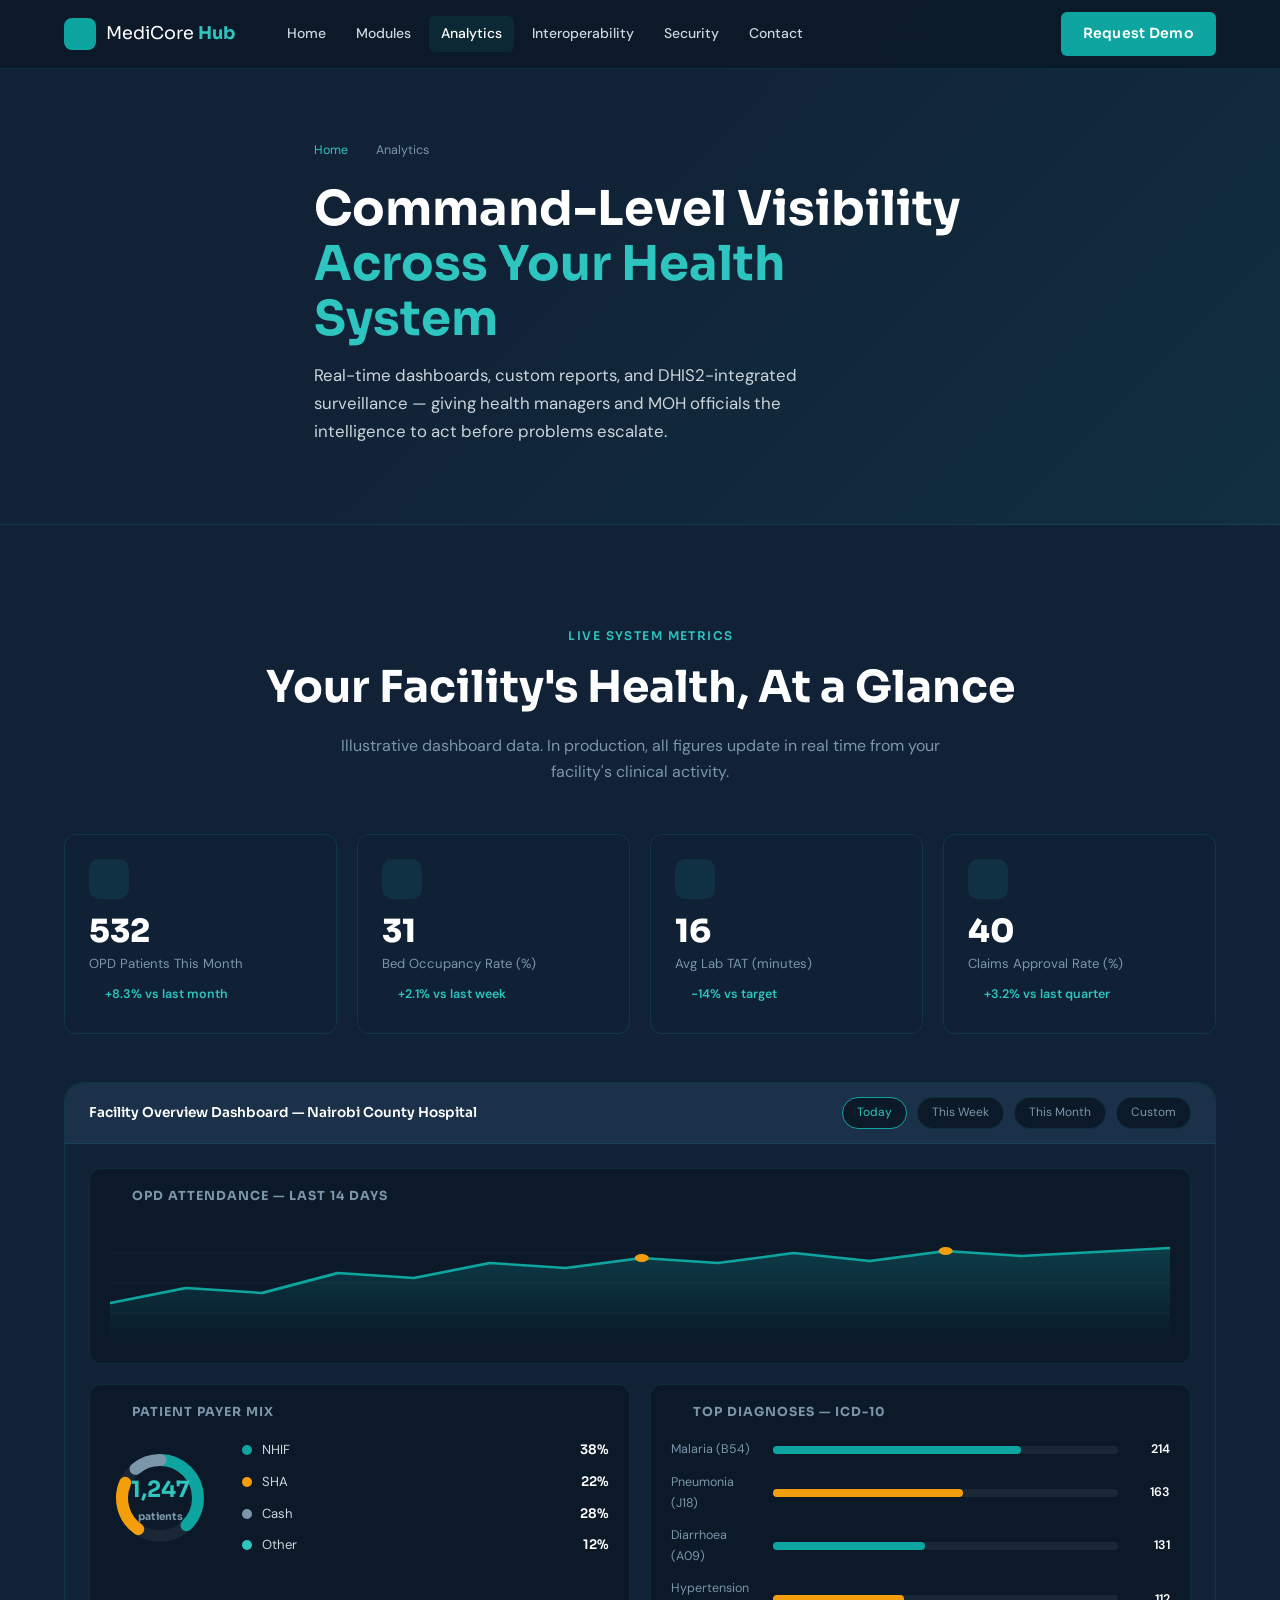
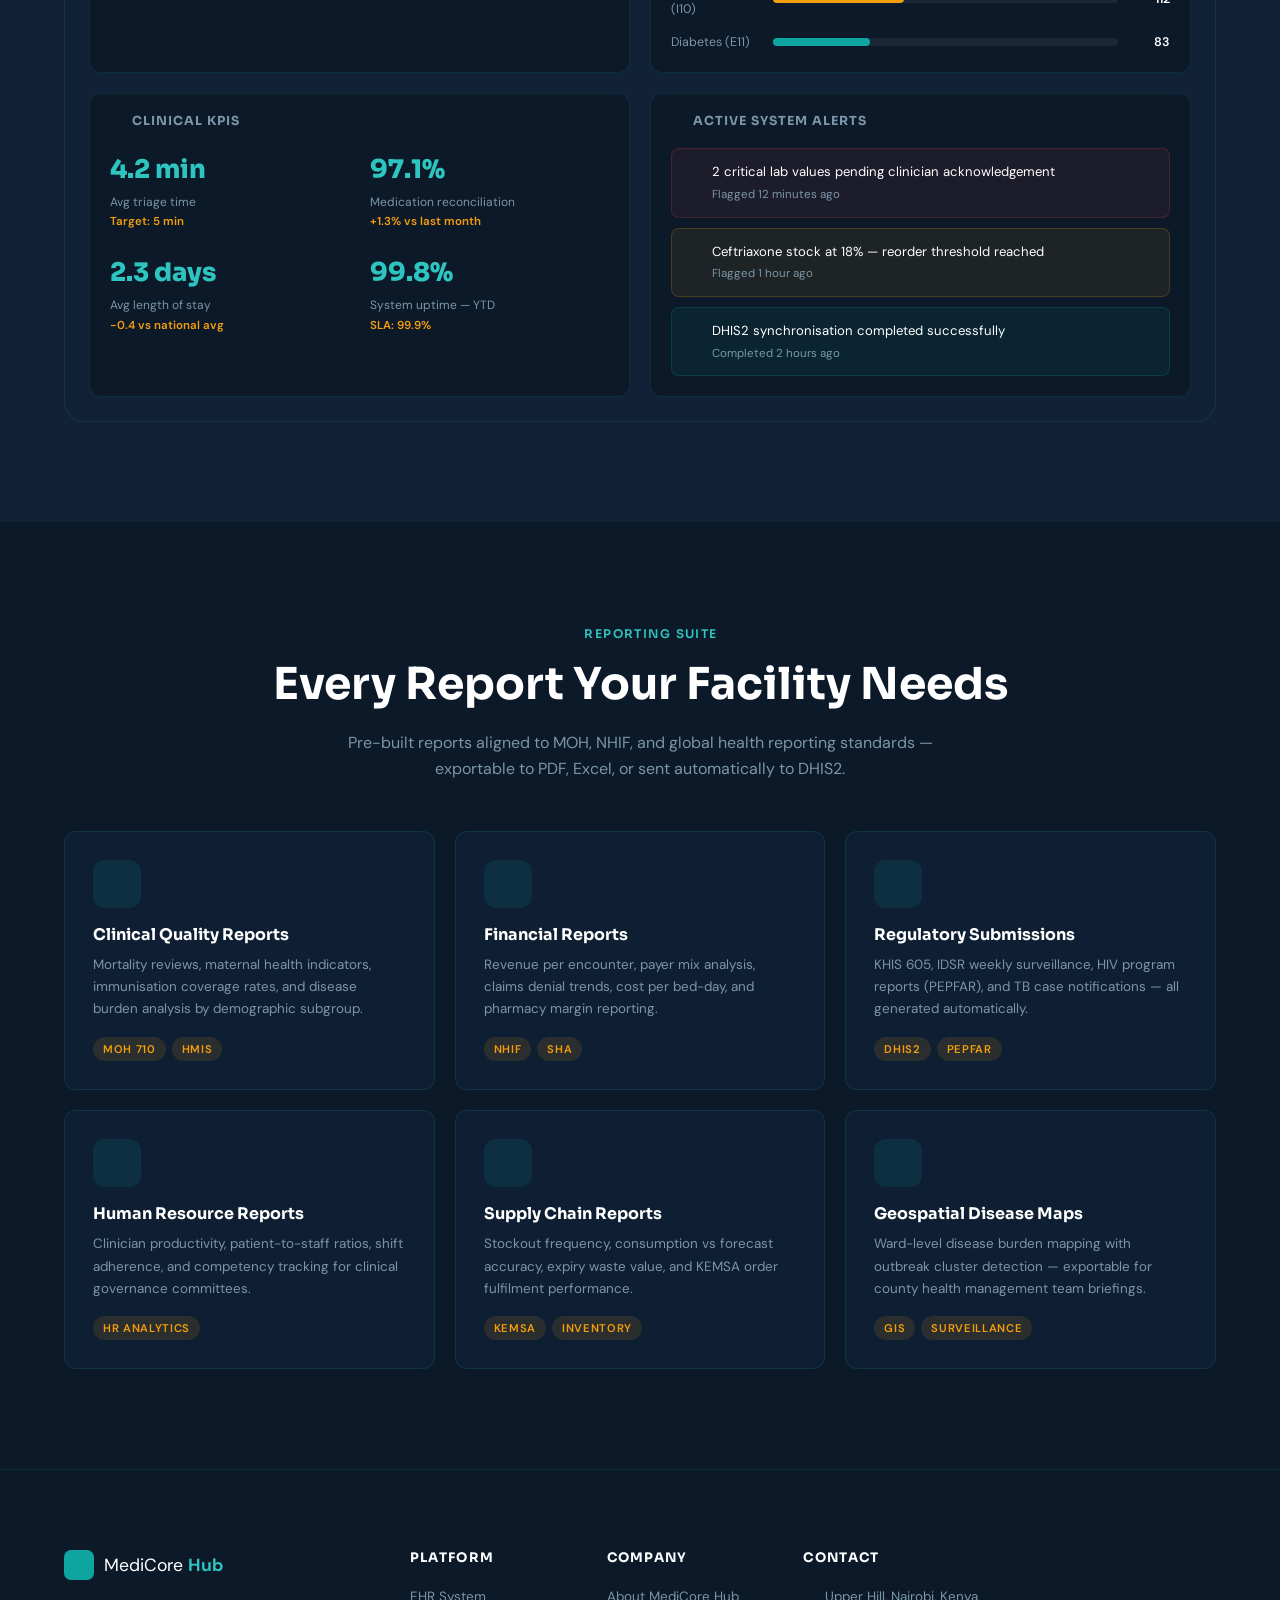
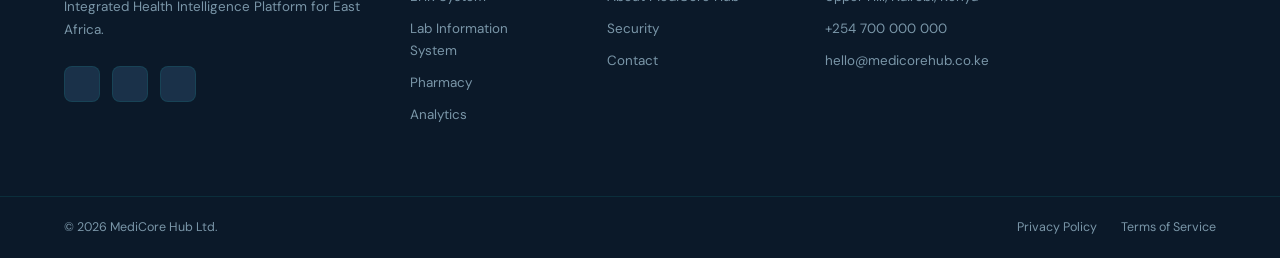
==== pages/analytics.html @ e0ca9592 "first commit" ====
<!DOCTYPE html>
<html lang="en">
<head>
  <meta charset="UTF-8" />
  <meta name="viewport" content="width=device-width, initial-scale=1.0" />
  <title>Analytics &amp; Reporting — MediCore Hub</title>
  <link rel="icon" type="image/svg+xml" href="../favicon.svg" />
  <link rel="stylesheet" href="../css/main.css" />
  <link rel="preconnect" href="https://fonts.googleapis.com" />
  <link href="https://fonts.googleapis.com/css2?family=Sora:wght@300;400;500;600;700;800&family=DM+Sans:ital,wght@0,300;0,400;0,500;1,300&display=swap" rel="stylesheet" />
  <script src="https://unpkg.com/lucide@latest/dist/umd/lucide.js"></script>
  <style>
    .dashboard-preview {
      background: var(--navy-mid);
      border: 1px solid var(--border);
      border-radius: var(--radius-lg);
      overflow: hidden;
      margin-top: 48px;
    }
    .dashboard-topbar {
      background: var(--navy-light);
      border-bottom: 1px solid var(--border);
      padding: 14px 24px;
      display: flex;
      align-items: center;
      justify-content: space-between;
      flex-wrap: wrap;
      gap: 12px;
    }
    .dash-title {
      font-family: 'Sora', sans-serif;
      font-size: 0.85rem;
      font-weight: 600;
      color: var(--white);
    }
    .dash-filters { display: flex; gap: 10px; flex-wrap: wrap; }
    .dash-filter {
      background: var(--navy);
      border: 1px solid var(--border);
      color: var(--text-muted);
      font-size: 0.75rem;
      padding: 5px 14px;
      border-radius: 100px;
      cursor: pointer;
      transition: color var(--transition), border-color var(--transition);
    }
    .dash-filter.active, .dash-filter:hover { color: var(--teal-light); border-color: var(--teal); }
    .dashboard-body { padding: 24px; display: grid; grid-template-columns: 1fr 1fr; gap: 20px; }
    @media (max-width: 768px) { .dashboard-body { grid-template-columns: 1fr; } }
    .dash-panel {
      background: var(--navy);
      border: 1px solid var(--border);
      border-radius: var(--radius-md);
      padding: 20px;
    }
    .dash-panel h4 {
      font-family: 'Sora', sans-serif;
      font-size: 0.78rem;
      text-transform: uppercase;
      letter-spacing: 0.08em;
      color: var(--text-muted);
      margin-bottom: 20px;
      display: flex; align-items: center; gap: 8px;
    }
    .dash-panel h4 i { width: 14px; height: 14px; }
    .big-chart { grid-column: span 2; }
    @media (max-width: 768px) { .big-chart { grid-column: span 1; } }
    /* Line chart */
    .line-chart-wrap { position: relative; height: 120px; }
    .line-chart-svg { width: 100%; height: 100%; }
    /* Donut ring */
    .donut-row { display: flex; align-items: center; gap: 32px; flex-wrap: wrap; }
    .donut-large-wrap { position: relative; width: 100px; height: 100px; flex-shrink: 0; }
    .donut-large-svg { width: 100%; height: 100%; }
    .donut-large-val {
      position: absolute; inset: 0;
      display: flex; flex-direction: column; align-items: center; justify-content: center;
      font-family: 'Sora', sans-serif; font-weight: 700;
    }
    .donut-large-val span:first-child { font-size: 1.4rem; color: var(--teal-light); }
    .donut-large-val span:last-child { font-size: 0.65rem; color: var(--text-muted); }
    .donut-legend { display: flex; flex-direction: column; gap: 10px; flex: 1; }
    .legend-item { display: flex; align-items: center; gap: 10px; font-size: 0.82rem; color: var(--text-body); }
    .legend-dot { width: 10px; height: 10px; border-radius: 50%; flex-shrink: 0; }
    .legend-pct { margin-left: auto; font-weight: 600; color: var(--white); font-family: 'Sora', sans-serif; }
    /* Bar chart horizontal */
    .h-bars { display: flex; flex-direction: column; gap: 12px; }
    .h-bar-item { display: flex; align-items: center; gap: 12px; font-size: 0.78rem; color: var(--text-muted); }
    .h-bar-label { width: 90px; flex-shrink: 0; }
    .h-bar-track { flex: 1; background: rgba(255,255,255,0.06); border-radius: 100px; height: 8px; }
    .h-bar-fill { height: 100%; border-radius: 100px; background: var(--teal); transition: width 1s ease; }
    .h-bar-val { width: 40px; text-align: right; color: var(--white); font-weight: 600; }
    /* KPI row */
    .kpi-row { display: flex; gap: 20px; flex-wrap: wrap; }
    .kpi-item { flex: 1; min-width: 100px; }
    .kpi-item .kpi-val { font-family: 'Sora', sans-serif; font-size: 1.6rem; font-weight: 800; color: var(--teal-light); }
    .kpi-item .kpi-sub { font-size: 0.75rem; color: var(--text-muted); margin-top: 2px; }
    .kpi-item .kpi-delta { font-size: 0.72rem; color: var(--amber); font-weight: 600; }
    /* Alert list */
    .alert-list { display: flex; flex-direction: column; gap: 10px; }
    .alert-item {
      display: flex; align-items: flex-start; gap: 12px;
      padding: 12px; border-radius: 8px; font-size: 0.82rem;
    }
    .alert-item.critical { background: rgba(239,68,68,0.08); border: 1px solid rgba(239,68,68,0.2); }
    .alert-item.warning { background: rgba(245,158,11,0.08); border: 1px solid rgba(245,158,11,0.2); }
    .alert-item.info { background: rgba(14,165,160,0.08); border: 1px solid rgba(14,165,160,0.2); }
    .alert-item i { width: 16px; height: 16px; flex-shrink: 0; margin-top: 1px; }
    .alert-item.critical i { color: #EF4444; }
    .alert-item.warning i { color: var(--amber); }
    .alert-item.info i { color: var(--teal-light); }
    .alert-item p { color: var(--white); margin: 0; }
    .alert-item span { font-size: 0.72rem; color: var(--text-muted); }

    .report-types { display: grid; grid-template-columns: repeat(3,1fr); gap: 20px; margin-top: 48px; }
    @media (max-width: 768px) { .report-types { grid-template-columns: 1fr; } }
    .report-card {
      background: var(--card-bg);
      border: 1px solid var(--border);
      border-radius: var(--radius-md);
      padding: 28px;
      transition: border-color var(--transition), transform var(--transition);
    }
    .report-card:hover { border-color: var(--teal); transform: translateY(-4px); }
    .report-card .rc-icon {
      width: 48px; height: 48px;
      background: rgba(14,165,160,0.12);
      border-radius: 12px;
      display: flex; align-items: center; justify-content: center;
      color: var(--teal-light);
      margin-bottom: 18px;
    }
    .report-card .rc-icon i { width: 24px; height: 24px; }
    .report-card h3 { font-size: 1rem; margin-bottom: 10px; }
    .report-card p { font-size: 0.84rem; color: var(--text-muted); line-height: 1.65; }
    .report-card .rc-tags { display: flex; flex-wrap: wrap; gap: 6px; margin-top: 16px; }
    .rc-tag {
      font-size: 0.7rem; font-weight: 600;
      background: rgba(245,158,11,0.12);
      color: var(--amber);
      padding: 3px 10px;
      border-radius: 100px;
      text-transform: uppercase; letter-spacing: 0.06em;
    }
  </style>
</head>
<body>

  <header class="nav-header" id="mainNav">
    <div class="nav-inner">
      <a href="../index.html" class="nav-brand">
        <span class="brand-icon"><i data-lucide="activity"></i></span>
        <span class="brand-text">MediCore <strong>Hub</strong></span>
      </a>
      <nav class="nav-links">
        <a href="../index.html" class="nav-link">Home</a>
        <a href="modules.html" class="nav-link">Modules</a>
        <a href="analytics.html" class="nav-link active">Analytics</a>
        <a href="interoperability.html" class="nav-link">Interoperability</a>
        <a href="security.html" class="nav-link">Security</a>
        <a href="contact.html" class="nav-link">Contact</a>
      </nav>
      <a href="contact.html" class="btn-primary">Request Demo</a>
      <button class="nav-toggle" id="navToggle"><i data-lucide="menu"></i></button>
    </div>
    <div class="mobile-menu hidden" id="mobileMenu">
      <a href="../index.html" class="mob-link">Home</a>
      <a href="modules.html" class="mob-link">Modules</a>
      <a href="analytics.html" class="mob-link">Analytics</a>
      <a href="interoperability.html" class="mob-link">Interoperability</a>
      <a href="security.html" class="mob-link">Security</a>
      <a href="contact.html" class="mob-link">Contact</a>
      <a href="contact.html" class="btn-primary mob-cta">Request Demo</a>
    </div>
  </header>

  <section class="page-hero">
    <div class="page-hero-bg">
      <img src="https://images.unsplash.com/photo-1551288049-bebda4e38f71?w=1400&q=80" alt="Health analytics dashboard" />
      <div class="page-hero-bg-overlay"></div>
    </div>
    <div class="container page-hero-content">
      <div class="breadcrumb">
        <a href="../index.html">Home</a>
        <i data-lucide="chevron-right"></i>
        <span>Analytics</span>
      </div>
      <h1>Command-Level Visibility<br /><em>Across Your Health System</em></h1>
      <p>Real-time dashboards, custom reports, and DHIS2-integrated surveillance — giving health managers and MOH officials the intelligence to act before problems escalate.</p>
    </div>
  </section>

  <!-- METRICS -->
  <section class="section" style="background:var(--navy-mid);">
    <div class="container">
      <div class="section-header centered">
        <p class="section-eyebrow"><i data-lucide="activity"></i> Live System Metrics</p>
        <h2 class="section-title">Your Facility's Health, At a Glance</h2>
        <p class="section-sub">Illustrative dashboard data. In production, all figures update in real time from your facility's clinical activity.</p>
      </div>
      <div class="metrics-grid">
        <div class="metric-card">
          <div class="metric-icon"><i data-lucide="users"></i></div>
          <div class="metric-val" data-target="1247">0</div>
          <div class="metric-label">OPD Patients This Month</div>
          <div class="metric-delta"><i data-lucide="arrow-up-right"></i> +8.3% vs last month</div>
        </div>
        <div class="metric-card">
          <div class="metric-icon"><i data-lucide="bed"></i></div>
          <div class="metric-val" data-target="73">0</div>
          <div class="metric-label">Bed Occupancy Rate (%)</div>
          <div class="metric-delta"><i data-lucide="arrow-up-right"></i> +2.1% vs last week</div>
        </div>
        <div class="metric-card">
          <div class="metric-icon"><i data-lucide="clock"></i></div>
          <div class="metric-val" data-target="38">0</div>
          <div class="metric-label">Avg Lab TAT (minutes)</div>
          <div class="metric-delta"><i data-lucide="arrow-down-right"></i> -14% vs target</div>
        </div>
        <div class="metric-card">
          <div class="metric-icon"><i data-lucide="dollar-sign"></i></div>
          <div class="metric-val" data-target="94">0</div>
          <div class="metric-label">Claims Approval Rate (%)</div>
          <div class="metric-delta"><i data-lucide="arrow-up-right"></i> +3.2% vs last quarter</div>
        </div>
      </div>

      <!-- DASHBOARD PREVIEW -->
      <div class="dashboard-preview">
        <div class="dashboard-topbar">
          <span class="dash-title">Facility Overview Dashboard — Nairobi County Hospital</span>
          <div class="dash-filters">
            <span class="dash-filter active">Today</span>
            <span class="dash-filter">This Week</span>
            <span class="dash-filter">This Month</span>
            <span class="dash-filter">Custom</span>
          </div>
        </div>
        <div class="dashboard-body">
          <!-- Line chart panel -->
          <div class="dash-panel big-chart">
            <h4><i data-lucide="trending-up"></i> OPD Attendance — Last 14 Days</h4>
            <div class="line-chart-wrap">
              <svg class="line-chart-svg" viewBox="0 0 600 120" preserveAspectRatio="none">
                <defs>
                  <linearGradient id="lineGrad" x1="0" y1="0" x2="0" y2="1">
                    <stop offset="0%" stop-color="#0EA5A0" stop-opacity="0.25"/>
                    <stop offset="100%" stop-color="#0EA5A0" stop-opacity="0"/>
                  </linearGradient>
                </defs>
                <!-- Grid lines -->
                <line x1="0" y1="30" x2="600" y2="30" stroke="rgba(255,255,255,0.04)" stroke-width="1"/>
                <line x1="0" y1="60" x2="600" y2="60" stroke="rgba(255,255,255,0.04)" stroke-width="1"/>
                <line x1="0" y1="90" x2="600" y2="90" stroke="rgba(255,255,255,0.04)" stroke-width="1"/>
                <!-- Area fill -->
                <path d="M0,80 L43,65 L86,70 L129,50 L172,55 L215,40 L258,45 L301,35 L344,40 L387,30 L430,38 L473,28 L516,33 L600,25 L600,120 L0,120 Z"
                  fill="url(#lineGrad)"/>
                <!-- Line -->
                <path d="M0,80 L43,65 L86,70 L129,50 L172,55 L215,40 L258,45 L301,35 L344,40 L387,30 L430,38 L473,28 L516,33 L600,25"
                  fill="none" stroke="#0EA5A0" stroke-width="2.5" stroke-linecap="round" stroke-linejoin="round"/>
                <!-- Dots -->
                <circle cx="301" cy="35" r="4" fill="#F59E0B"/>
                <circle cx="473" cy="28" r="4" fill="#F59E0B"/>
              </svg>
            </div>
          </div>
          <!-- Donut panel -->
          <div class="dash-panel">
            <h4><i data-lucide="pie-chart"></i> Patient Payer Mix</h4>
            <div class="donut-row">
              <div class="donut-large-wrap">
                <svg class="donut-large-svg" viewBox="0 0 100 100">
                  <circle cx="50" cy="50" r="38" fill="none" stroke="rgba(255,255,255,0.06)" stroke-width="12"/>
                  <circle cx="50" cy="50" r="38" fill="none" stroke="#0EA5A0" stroke-width="12" stroke-dasharray="90 149" stroke-linecap="round" transform="rotate(-90 50 50)"/>
                  <circle cx="50" cy="50" r="38" fill="none" stroke="#F59E0B" stroke-width="12" stroke-dasharray="52 187" stroke-linecap="round" transform="rotate(125 50 50)"/>
                  <circle cx="50" cy="50" r="38" fill="none" stroke="#7A96A8" stroke-width="12" stroke-dasharray="27 212" stroke-linecap="round" transform="rotate(230 50 50)"/>
                </svg>
                <div class="donut-large-val">
                  <span>1,247</span>
                  <span>patients</span>
                </div>
              </div>
              <div class="donut-legend">
                <div class="legend-item"><span class="legend-dot" style="background:#0EA5A0"></span>NHIF<span class="legend-pct">38%</span></div>
                <div class="legend-item"><span class="legend-dot" style="background:#F59E0B"></span>SHA<span class="legend-pct">22%</span></div>
                <div class="legend-item"><span class="legend-dot" style="background:#7A96A8"></span>Cash<span class="legend-pct">28%</span></div>
                <div class="legend-item"><span class="legend-dot" style="background:#2EC4BF"></span>Other<span class="legend-pct">12%</span></div>
              </div>
            </div>
          </div>
          <!-- Horizontal bars -->
          <div class="dash-panel">
            <h4><i data-lucide="bar-chart-horizontal"></i> Top Diagnoses — ICD-10</h4>
            <div class="h-bars">
              <div class="h-bar-item">
                <span class="h-bar-label">Malaria (B54)</span>
                <div class="h-bar-track"><div class="h-bar-fill" style="width:72%"></div></div>
                <span class="h-bar-val">214</span>
              </div>
              <div class="h-bar-item">
                <span class="h-bar-label">Pneumonia (J18)</span>
                <div class="h-bar-track"><div class="h-bar-fill" style="width:55%;background:var(--amber)"></div></div>
                <span class="h-bar-val">163</span>
              </div>
              <div class="h-bar-item">
                <span class="h-bar-label">Diarrhoea (A09)</span>
                <div class="h-bar-track"><div class="h-bar-fill" style="width:44%"></div></div>
                <span class="h-bar-val">131</span>
              </div>
              <div class="h-bar-item">
                <span class="h-bar-label">Hypertension (I10)</span>
                <div class="h-bar-track"><div class="h-bar-fill" style="width:38%;background:var(--amber)"></div></div>
                <span class="h-bar-val">112</span>
              </div>
              <div class="h-bar-item">
                <span class="h-bar-label">Diabetes (E11)</span>
                <div class="h-bar-track"><div class="h-bar-fill" style="width:28%"></div></div>
                <span class="h-bar-val">83</span>
              </div>
            </div>
          </div>
          <!-- KPIs -->
          <div class="dash-panel">
            <h4><i data-lucide="zap"></i> Clinical KPIs</h4>
            <div class="kpi-row">
              <div class="kpi-item">
                <div class="kpi-val">4.2 min</div>
                <div class="kpi-sub">Avg triage time</div>
                <div class="kpi-delta">Target: 5 min</div>
              </div>
              <div class="kpi-item">
                <div class="kpi-val">97.1%</div>
                <div class="kpi-sub">Medication reconciliation</div>
                <div class="kpi-delta">+1.3% vs last month</div>
              </div>
            </div>
            <div class="kpi-row" style="margin-top:20px">
              <div class="kpi-item">
                <div class="kpi-val">2.3 days</div>
                <div class="kpi-sub">Avg length of stay</div>
                <div class="kpi-delta">-0.4 vs national avg</div>
              </div>
              <div class="kpi-item">
                <div class="kpi-val">99.8%</div>
                <div class="kpi-sub">System uptime — YTD</div>
                <div class="kpi-delta">SLA: 99.9%</div>
              </div>
            </div>
          </div>
          <!-- Alerts -->
          <div class="dash-panel">
            <h4><i data-lucide="bell"></i> Active System Alerts</h4>
            <div class="alert-list">
              <div class="alert-item critical">
                <i data-lucide="alert-circle"></i>
                <div><p>2 critical lab values pending clinician acknowledgement</p><span>Flagged 12 minutes ago</span></div>
              </div>
              <div class="alert-item warning">
                <i data-lucide="alert-triangle"></i>
                <div><p>Ceftriaxone stock at 18% — reorder threshold reached</p><span>Flagged 1 hour ago</span></div>
              </div>
              <div class="alert-item info">
                <i data-lucide="info"></i>
                <div><p>DHIS2 synchronisation completed successfully</p><span>Completed 2 hours ago</span></div>
              </div>
            </div>
          </div>
        </div>
      </div>
    </div>
  </section>

  <!-- REPORT TYPES -->
  <section class="section" style="background:var(--navy);">
    <div class="container">
      <div class="section-header centered">
        <p class="section-eyebrow"><i data-lucide="file-bar-chart"></i> Reporting Suite</p>
        <h2 class="section-title">Every Report Your Facility Needs</h2>
        <p class="section-sub">Pre-built reports aligned to MOH, NHIF, and global health reporting standards — exportable to PDF, Excel, or sent automatically to DHIS2.</p>
      </div>
      <div class="report-types">
        <div class="report-card">
          <div class="rc-icon"><i data-lucide="activity"></i></div>
          <h3>Clinical Quality Reports</h3>
          <p>Mortality reviews, maternal health indicators, immunisation coverage rates, and disease burden analysis by demographic subgroup.</p>
          <div class="rc-tags"><span class="rc-tag">MOH 710</span><span class="rc-tag">HMIS</span></div>
        </div>
        <div class="report-card">
          <div class="rc-icon"><i data-lucide="dollar-sign"></i></div>
          <h3>Financial Reports</h3>
          <p>Revenue per encounter, payer mix analysis, claims denial trends, cost per bed-day, and pharmacy margin reporting.</p>
          <div class="rc-tags"><span class="rc-tag">NHIF</span><span class="rc-tag">SHA</span></div>
        </div>
        <div class="report-card">
          <div class="rc-icon"><i data-lucide="shield-check"></i></div>
          <h3>Regulatory Submissions</h3>
          <p>KHIS 605, IDSR weekly surveillance, HIV program reports (PEPFAR), and TB case notifications — all generated automatically.</p>
          <div class="rc-tags"><span class="rc-tag">DHIS2</span><span class="rc-tag">PEPFAR</span></div>
        </div>
        <div class="report-card">
          <div class="rc-icon"><i data-lucide="users"></i></div>
          <h3>Human Resource Reports</h3>
          <p>Clinician productivity, patient-to-staff ratios, shift adherence, and competency tracking for clinical governance committees.</p>
          <div class="rc-tags"><span class="rc-tag">HR Analytics</span></div>
        </div>
        <div class="report-card">
          <div class="rc-icon"><i data-lucide="package"></i></div>
          <h3>Supply Chain Reports</h3>
          <p>Stockout frequency, consumption vs forecast accuracy, expiry waste value, and KEMSA order fulfilment performance.</p>
          <div class="rc-tags"><span class="rc-tag">KEMSA</span><span class="rc-tag">Inventory</span></div>
        </div>
        <div class="report-card">
          <div class="rc-icon"><i data-lucide="map"></i></div>
          <h3>Geospatial Disease Maps</h3>
          <p>Ward-level disease burden mapping with outbreak cluster detection — exportable for county health management team briefings.</p>
          <div class="rc-tags"><span class="rc-tag">GIS</span><span class="rc-tag">Surveillance</span></div>
        </div>
      </div>
    </div>
  </section>

  <!-- FOOTER -->
  <footer class="footer">
    <div class="container footer-grid">
      <div class="footer-brand-col">
        <div class="footer-brand">
          <span class="brand-icon"><i data-lucide="activity"></i></span>
          <span class="brand-text">MediCore <strong>Hub</strong></span>
        </div>
        <p>Integrated Health Intelligence Platform for East Africa.</p>
        <div class="footer-social">
          <a href="#" aria-label="LinkedIn"><i data-lucide="linkedin"></i></a>
          <a href="#" aria-label="Twitter"><i data-lucide="twitter"></i></a>
          <a href="#" aria-label="GitHub"><i data-lucide="github"></i></a>
        </div>
      </div>
      <div class="footer-links-col">
        <h4>Platform</h4>
        <a href="modules.html">EHR System</a>
        <a href="modules.html#lab">Lab Information System</a>
        <a href="modules.html#pharmacy">Pharmacy</a>
        <a href="analytics.html">Analytics</a>
      </div>
      <div class="footer-links-col">
        <h4>Company</h4>
        <a href="#">About MediCore Hub</a>
        <a href="security.html">Security</a>
        <a href="contact.html">Contact</a>
      </div>
      <div class="footer-links-col">
        <h4>Contact</h4>
        <p><i data-lucide="map-pin"></i> Upper Hill, Nairobi, Kenya</p>
        <p><i data-lucide="phone"></i> +254 700 000 000</p>
        <p><i data-lucide="mail"></i> hello@medicorehub.co.ke</p>
      </div>
    </div>
    <div class="footer-bottom">
      <div class="container footer-bottom-inner">
        <span>© 2026 MediCore Hub Ltd.</span>
        <div class="footer-legal">
          <a href="#">Privacy Policy</a>
          <a href="#">Terms of Service</a>
        </div>
      </div>
    </div>
  </footer>

  <script src="../js/main.js"></script>
</body>
</html>
---- css/main.css ----
/* ============================================================
   MediCore Hub — Main Stylesheet
   Theme: Deep Navy + Teal + Amber
   Font: Sora (headings) + DM Sans (body)
   ============================================================ */

:root {
  --navy:       #0B1929;
  --navy-mid:   #112236;
  --navy-light: #1A3149;
  --teal:       #0EA5A0;
  --teal-light: #2EC4BF;
  --teal-dark:  #087872;
  --amber:      #F59E0B;
  --amber-light:#FCD34D;
  --amber-dark: #D97706;
  --white:      #FFFFFF;
  --off-white:  #F0F6F8;
  --text-body:  #CBD5DC;
  --text-muted: #7A96A8;
  --border:     rgba(14,165,160,0.15);
  --card-bg:    rgba(17,34,54,0.85);
  --radius-sm:  6px;
  --radius-md:  12px;
  --radius-lg:  20px;
  --shadow-sm:  0 2px 12px rgba(0,0,0,0.25);
  --shadow-md:  0 8px 32px rgba(0,0,0,0.35);
  --shadow-lg:  0 20px 60px rgba(0,0,0,0.5);
  --transition: 0.3s cubic-bezier(0.4,0,0.2,1);
}

/* ---- RESET ---- */
*, *::before, *::after { box-sizing: border-box; margin: 0; padding: 0; }
html { scroll-behavior: smooth; }
body {
  font-family: 'DM Sans', sans-serif;
  font-size: 16px;
  line-height: 1.65;
  color: var(--text-body);
  background: var(--navy);
  overflow-x: hidden;
}
a { color: inherit; text-decoration: none; }
img { max-width: 100%; display: block; }
ul { list-style: none; }

/* ---- TYPOGRAPHY ---- */
h1, h2, h3, h4 {
  font-family: 'Sora', sans-serif;
  font-weight: 700;
  line-height: 1.15;
  color: var(--white);
}
em { font-style: normal; color: var(--teal-light); }

/* ---- CONTAINER ---- */
.container { max-width: 1200px; margin: 0 auto; padding: 0 24px; }

/* ---- BUTTONS ---- */
.btn-primary {
  display: inline-flex; align-items: center; gap: 8px;
  background: var(--teal);
  color: var(--white);
  font-family: 'Sora', sans-serif;
  font-weight: 600;
  font-size: 0.875rem;
  padding: 10px 22px;
  border-radius: var(--radius-sm);
  border: none; cursor: pointer;
  transition: background var(--transition), transform var(--transition), box-shadow var(--transition);
  letter-spacing: 0.02em;
}
.btn-primary:hover {
  background: var(--teal-light);
  transform: translateY(-1px);
  box-shadow: 0 6px 20px rgba(14,165,160,0.35);
}
.btn-primary.large { font-size: 1rem; padding: 13px 28px; }
.btn-ghost {
  display: inline-flex; align-items: center; gap: 8px;
  background: transparent;
  color: var(--white);
  font-family: 'Sora', sans-serif;
  font-weight: 500;
  font-size: 0.875rem;
  padding: 10px 22px;
  border-radius: var(--radius-sm);
  border: 1px solid rgba(255,255,255,0.25);
  cursor: pointer;
  transition: border-color var(--transition), background var(--transition);
}
.btn-ghost:hover { border-color: var(--teal); background: rgba(14,165,160,0.08); }
.btn-ghost.large { font-size: 1rem; padding: 13px 28px; }
.btn-outline {
  display: inline-flex; align-items: center; gap: 8px;
  background: transparent;
  color: var(--teal-light);
  font-family: 'Sora', sans-serif;
  font-weight: 600;
  font-size: 0.875rem;
  padding: 11px 24px;
  border-radius: var(--radius-sm);
  border: 1.5px solid var(--teal);
  cursor: pointer;
  transition: background var(--transition), color var(--transition);
}
.btn-outline:hover { background: var(--teal); color: var(--white); }
.btn-ghost-white {
  display: inline-flex; align-items: center; gap: 8px;
  background: transparent;
  color: var(--white);
  font-family: 'Sora', sans-serif;
  font-weight: 600;
  font-size: 1rem;
  padding: 13px 28px;
  border-radius: var(--radius-sm);
  border: 1.5px solid rgba(255,255,255,0.5);
  cursor: pointer;
  transition: background var(--transition), border-color var(--transition);
}
.btn-ghost-white:hover { background: rgba(255,255,255,0.1); border-color: white; }

/* ---- SECTION UTILITIES ---- */
.section { padding: 100px 0; }
.section-eyebrow {
  display: inline-flex; align-items: center; gap: 8px;
  font-family: 'Sora', sans-serif;
  font-size: 0.75rem;
  font-weight: 600;
  text-transform: uppercase;
  letter-spacing: 0.12em;
  color: var(--teal-light);
  margin-bottom: 16px;
}
.section-eyebrow.light { color: var(--teal-light); }
.section-eyebrow i { width: 14px; height: 14px; }
.section-title { font-size: clamp(1.75rem, 3.5vw, 2.75rem); margin-bottom: 20px; }
.section-title.light { color: var(--white); }
.section-body { color: var(--text-body); max-width: 560px; margin-bottom: 16px; }
.section-body.light { color: rgba(255,255,255,0.8); }
.section-sub { color: var(--text-muted); max-width: 600px; margin: 0 auto 48px; text-align: center; }
.section-header.centered { text-align: center; }
.section-header.centered .section-eyebrow { display: inline-flex; }
.center-cta { text-align: center; margin-top: 48px; }

/* ============================
   NAVIGATION
   ============================ */
.nav-header {
  position: fixed; top: 0; left: 0; right: 0; z-index: 1000;
  background: rgba(11,25,41,0.92);
  backdrop-filter: blur(16px);
  border-bottom: 1px solid var(--border);
  transition: background var(--transition);
}
.nav-header.scrolled { background: rgba(11,25,41,0.98); }
.nav-inner {
  max-width: 1200px; margin: 0 auto; padding: 0 24px;
  height: 68px;
  display: flex; align-items: center; gap: 40px;
}
.nav-brand {
  display: flex; align-items: center; gap: 10px;
  font-family: 'Sora', sans-serif;
  font-size: 1.1rem;
  color: var(--white);
  flex-shrink: 0;
}
.nav-brand .brand-icon {
  width: 32px; height: 32px;
  background: var(--teal);
  border-radius: 8px;
  display: flex; align-items: center; justify-content: center;
  color: white;
}
.nav-brand .brand-icon i { width: 18px; height: 18px; }
.nav-brand strong { color: var(--teal-light); }
.nav-links { display: flex; align-items: center; gap: 6px; flex: 1; }
.nav-link {
  font-family: 'DM Sans', sans-serif;
  font-size: 0.875rem;
  font-weight: 500;
  color: var(--text-body);
  padding: 6px 12px;
  border-radius: var(--radius-sm);
  transition: color var(--transition), background var(--transition);
}
.nav-link:hover, .nav-link.active {
  color: var(--white);
  background: rgba(14,165,160,0.1);
}
.nav-toggle { display: none; background: none; border: none; color: white; cursor: pointer; }
.mobile-menu { display: none; }

/* ============================
   HERO
   ============================ */
.hero {
  position: relative;
  min-height: 100vh;
  display: flex; align-items: center;
  padding: 120px 0 80px;
  overflow: hidden;
}
.hero-bg { position: absolute; inset: 0; }
.hero-img { width: 100%; height: 100%; object-fit: cover; filter: brightness(0.3); }
.hero-overlay {
  position: absolute; inset: 0;
  background: linear-gradient(135deg, rgba(11,25,41,0.95) 0%, rgba(11,25,41,0.7) 60%, rgba(14,165,160,0.15) 100%);
}
.hero-grid-lines {
  position: absolute; inset: 0;
  background-image:
    linear-gradient(rgba(14,165,160,0.04) 1px, transparent 1px),
    linear-gradient(90deg, rgba(14,165,160,0.04) 1px, transparent 1px);
  background-size: 60px 60px;
  pointer-events: none;
}
.hero-content { position: relative; z-index: 2; max-width: 760px; }
.hero-badge {
  display: inline-flex; align-items: center; gap: 8px;
  background: rgba(14,165,160,0.12);
  border: 1px solid rgba(14,165,160,0.3);
  color: var(--teal-light);
  font-size: 0.78rem;
  font-weight: 500;
  padding: 6px 14px;
  border-radius: 100px;
  margin-bottom: 28px;
  letter-spacing: 0.03em;
}
.hero-badge i { width: 13px; height: 13px; }
.hero-title {
  font-size: clamp(2.5rem, 6vw, 4.5rem);
  line-height: 1.05;
  color: var(--white);
  margin-bottom: 24px;
  animation: fadeUp 0.8s ease both;
}
.hero-title em {
  background: linear-gradient(90deg, var(--teal-light), var(--amber-light));
  -webkit-background-clip: text;
  -webkit-text-fill-color: transparent;
  background-clip: text;
}
.hero-sub {
  font-size: 1.1rem;
  color: rgba(255,255,255,0.75);
  max-width: 580px;
  margin-bottom: 36px;
  line-height: 1.7;
  animation: fadeUp 0.8s 0.15s ease both;
}
.hero-actions {
  display: flex; align-items: center; gap: 16px; flex-wrap: wrap;
  margin-bottom: 64px;
  animation: fadeUp 0.8s 0.25s ease both;
}
.hero-stats {
  display: flex; align-items: center; gap: 0; flex-wrap: wrap;
  background: rgba(17,34,54,0.7);
  border: 1px solid var(--border);
  border-radius: var(--radius-md);
  overflow: hidden;
  animation: fadeUp 0.8s 0.35s ease both;
}
.stat-item {
  display: flex; flex-direction: column; align-items: center;
  padding: 20px 32px;
}
.stat-num {
  font-family: 'Sora', sans-serif;
  font-size: 1.8rem;
  font-weight: 800;
  color: var(--teal-light);
  line-height: 1;
}
.stat-unit { font-family: 'Sora', sans-serif; font-weight: 700; font-size: 1.2rem; color: var(--amber); }
.stat-label { font-size: 0.75rem; color: var(--text-muted); margin-top: 4px; text-align: center; }
.stat-divider { width: 1px; height: 50px; background: var(--border); }
.hero-scroll-cue {
  position: absolute; bottom: 32px; left: 50%; transform: translateX(-50%);
  color: rgba(255,255,255,0.3);
  animation: bounce 2s infinite;
}
.hero-scroll-cue i { width: 24px; height: 24px; }

@keyframes fadeUp {
  from { opacity: 0; transform: translateY(24px); }
  to   { opacity: 1; transform: translateY(0); }
}
@keyframes bounce {
  0%, 100% { transform: translateX(-50%) translateY(0); }
  50%       { transform: translateX(-50%) translateY(8px); }
}

/* ============================
   MARQUEE
   ============================ */
.marquee-strip {
  background: var(--teal-dark);
  overflow: hidden; padding: 14px 0;
  border-top: 1px solid rgba(255,255,255,0.1);
  border-bottom: 1px solid rgba(255,255,255,0.1);
}
.marquee-track {
  display: flex; gap: 48px;
  animation: marquee 28s linear infinite;
  width: max-content;
}
.marquee-track span {
  display: inline-flex; align-items: center; gap: 8px;
  font-family: 'Sora', sans-serif;
  font-size: 0.8rem;
  font-weight: 600;
  color: rgba(255,255,255,0.9);
  letter-spacing: 0.04em;
  white-space: nowrap;
  text-transform: uppercase;
}
.marquee-track i { width: 12px; height: 12px; color: var(--amber-light); }
@keyframes marquee {
  from { transform: translateX(0); }
  to   { transform: translateX(-50%); }
}

/* ============================
   MISSION
   ============================ */
.mission-section { background: var(--navy-mid); }
.mission-grid {
  display: grid;
  grid-template-columns: 1fr 1fr;
  gap: 80px; align-items: center;
}
.image-stack { position: relative; }
.img-main {
  width: 100%; border-radius: var(--radius-lg);
  box-shadow: var(--shadow-lg);
  aspect-ratio: 4/5; object-fit: cover;
}
.img-accent {
  position: absolute; bottom: -24px; right: -24px;
  width: 45%; border-radius: var(--radius-md);
  border: 4px solid var(--navy-mid);
  box-shadow: var(--shadow-md);
  aspect-ratio: 1/1; object-fit: cover;
}
.image-badge {
  position: absolute; top: 28px; right: -20px;
  background: var(--amber);
  color: var(--navy);
  padding: 12px 16px;
  border-radius: var(--radius-md);
  display: flex; align-items: center; gap: 10px;
  font-family: 'Sora', sans-serif;
  font-weight: 700;
  font-size: 0.82rem;
  line-height: 1.3;
  box-shadow: var(--shadow-md);
}
.image-badge i { width: 20px; height: 20px; flex-shrink: 0; }
.mission-pillars { display: flex; flex-direction: column; gap: 20px; margin-top: 32px; }
.pillar {
  display: flex; align-items: flex-start; gap: 16px;
  padding: 16px;
  background: var(--navy);
  border-radius: var(--radius-md);
  border: 1px solid var(--border);
}
.pillar-icon {
  width: 40px; height: 40px; flex-shrink: 0;
  background: rgba(14,165,160,0.15);
  border-radius: 10px;
  display: flex; align-items: center; justify-content: center;
  color: var(--teal-light);
}
.pillar-icon i { width: 18px; height: 18px; }
.pillar strong { display: block; color: var(--white); font-size: 0.9rem; margin-bottom: 4px; }
.pillar p { font-size: 0.84rem; color: var(--text-muted); margin: 0; }

/* ============================
   MODULES GRID
   ============================ */
.modules-preview { background: var(--navy); }
.modules-grid {
  display: grid;
  grid-template-columns: repeat(4, 1fr);
  grid-template-rows: auto auto;
  gap: 20px;
}
.module-card {
  display: flex; flex-direction: column;
  background: var(--card-bg);
  border: 1px solid var(--border);
  border-radius: var(--radius-md);
  overflow: hidden;
  padding: 24px;
  transition: border-color var(--transition), transform var(--transition), box-shadow var(--transition);
  cursor: pointer;
}
.module-card:hover {
  border-color: var(--teal);
  transform: translateY(-4px);
  box-shadow: 0 12px 40px rgba(14,165,160,0.15);
}
.module-card.featured {
  grid-column: span 2;
  grid-row: span 1;
  padding: 0;
  overflow: hidden;
}
.module-img-wrap { height: 200px; overflow: hidden; }
.module-img-wrap img { width: 100%; height: 100%; object-fit: cover; transition: transform 0.6s ease; }
.module-card.featured:hover .module-img-wrap img { transform: scale(1.05); }
.module-card.featured .module-card-body { padding: 24px; }
.module-tag {
  display: inline-block;
  background: rgba(245,158,11,0.15);
  color: var(--amber);
  font-size: 0.7rem; font-weight: 700;
  text-transform: uppercase; letter-spacing: 0.08em;
  padding: 3px 10px; border-radius: 100px;
  margin-bottom: 12px;
}
.module-icon {
  width: 44px; height: 44px;
  background: rgba(14,165,160,0.12);
  border-radius: 10px;
  display: flex; align-items: center; justify-content: center;
  color: var(--teal-light);
  margin-bottom: 16px;
}
.module-icon i { width: 22px; height: 22px; }
.module-card h3 { font-size: 1rem; color: var(--white); margin-bottom: 10px; line-height: 1.3; }
.module-card p { font-size: 0.84rem; color: var(--text-muted); flex: 1; line-height: 1.6; }
.module-cta {
  display: inline-flex; align-items: center; gap: 6px;
  color: var(--teal-light);
  font-size: 0.82rem;
  font-weight: 600;
  margin-top: 16px;
  transition: gap var(--transition);
}
.module-card:hover .module-cta { gap: 10px; }
.module-cta i { width: 14px; height: 14px; }

/* ============================
   ANALYTICS SHOWCASE
   ============================ */
.analytics-showcase {
  background: var(--navy-mid);
  overflow: hidden;
}
.analytics-grid {
  display: grid; grid-template-columns: 1fr 1fr;
  gap: 80px; align-items: center;
}
.analytics-list {
  display: flex; flex-direction: column; gap: 12px;
  margin: 24px 0 32px;
}
.analytics-list li {
  display: flex; align-items: center; gap: 12px;
  font-size: 0.9rem; color: rgba(255,255,255,0.8);
}
.analytics-list i { width: 16px; height: 16px; color: var(--teal-light); flex-shrink: 0; }
.analytics-card-stack { display: flex; flex-direction: column; gap: 16px; }
.a-card {
  background: var(--navy-light);
  border: 1px solid var(--border);
  border-radius: var(--radius-md);
  padding: 20px;
}
.a-card.primary { border-color: rgba(14,165,160,0.3); }
.a-card-head {
  display: flex; justify-content: space-between; align-items: center;
  margin-bottom: 20px;
  font-size: 0.82rem; color: var(--text-muted);
  font-family: 'Sora', sans-serif; font-weight: 600; text-transform: uppercase; letter-spacing: 0.06em;
}
.a-card-head i { width: 16px; height: 16px; color: var(--teal-light); }
.a-bars { display: flex; align-items: flex-end; gap: 10px; height: 80px; }
.a-bar {
  flex: 1; background: rgba(14,165,160,0.25);
  border-radius: 4px 4px 0 0;
  height: var(--h);
  display: flex; flex-direction: column; justify-content: flex-end;
  align-items: center;
  transition: background 0.3s;
  position: relative;
}
.a-bar:hover { background: var(--teal); }
.a-bar.accent { background: rgba(245,158,11,0.25); }
.a-bar.accent:hover { background: var(--amber); }
.a-bar span { font-size: 0.6rem; color: var(--text-muted); position: absolute; bottom: -18px; }
.a-card-foot { margin-top: 24px; }
.uptick {
  display: inline-flex; align-items: center; gap: 4px;
  color: var(--teal-light); font-size: 0.8rem; font-weight: 600;
}
.uptick i { width: 14px; height: 14px; }
.a-card.secondary {
  display: flex; flex-direction: column; align-items: center;
  text-align: center;
}
.donut-wrap { position: relative; width: 80px; height: 80px; margin-bottom: 12px; }
.donut-svg { width: 100%; height: 100%; }
.donut-val {
  position: absolute; inset: 0;
  display: flex; align-items: center; justify-content: center;
  font-family: 'Sora', sans-serif; font-weight: 700; font-size: 1.1rem; color: var(--amber);
}
.a-card.secondary p { font-size: 0.9rem; color: var(--white); font-weight: 600; }
.a-sub { font-size: 0.78rem; color: var(--text-muted); margin-top: 2px; }
.a-card.tertiary {
  display: flex; align-items: center; gap: 16px;
  border-color: rgba(245,158,11,0.3);
  background: rgba(245,158,11,0.06);
}
.a-card.tertiary i { width: 22px; height: 22px; color: var(--amber); flex-shrink: 0; }
.a-card.tertiary strong { color: var(--white); font-size: 0.9rem; }
.a-card.tertiary p { font-size: 0.8rem; color: var(--text-muted); margin: 0; }

/* ============================
   INTEROPERABILITY
   ============================ */
.interop-section { background: var(--navy); }
.interop-logos {
  display: flex; flex-wrap: wrap; justify-content: center; gap: 16px;
  margin-bottom: 48px;
}
.interop-badge {
  display: flex; align-items: center; gap: 10px;
  background: var(--card-bg);
  border: 1px solid var(--border);
  border-radius: var(--radius-md);
  padding: 14px 22px;
  font-family: 'Sora', sans-serif;
  font-weight: 600;
  font-size: 0.85rem;
  color: var(--white);
  transition: border-color var(--transition), background var(--transition);
}
.interop-badge:hover { border-color: var(--teal); background: rgba(14,165,160,0.08); }
.interop-badge i { width: 18px; height: 18px; color: var(--teal-light); }

/* ============================
   TESTIMONIALS
   ============================ */
.testimonials-section { background: var(--navy-mid); }
.testimonials-grid {
  display: grid; grid-template-columns: repeat(3, 1fr);
  gap: 24px;
}
.testi-card {
  background: var(--navy);
  border: 1px solid var(--border);
  border-radius: var(--radius-md);
  padding: 32px;
  transition: border-color var(--transition), transform var(--transition);
}
.testi-card:hover { border-color: var(--teal); transform: translateY(-4px); }
.testi-card.featured-testi { border-color: var(--teal); background: rgba(14,165,160,0.05); }
.testi-quote { color: var(--teal); margin-bottom: 16px; }
.testi-quote i { width: 28px; height: 28px; }
.testi-text { font-size: 0.9rem; color: rgba(255,255,255,0.85); line-height: 1.75; margin-bottom: 24px; font-style: italic; }
.testi-author { display: flex; align-items: center; gap: 14px; }
.testi-author img { width: 44px; height: 44px; border-radius: 50%; object-fit: cover; border: 2px solid var(--teal); }
.testi-author strong { display: block; color: var(--white); font-size: 0.88rem; }
.testi-author span { font-size: 0.78rem; color: var(--text-muted); }

/* ============================
   SECURITY STRIP
   ============================ */
.security-strip {
  background: var(--teal-dark);
  border-top: 1px solid rgba(255,255,255,0.1);
  border-bottom: 1px solid rgba(255,255,255,0.1);
  padding: 36px 0;
}
.security-inner {
  display: flex; justify-content: space-between; align-items: center;
  flex-wrap: wrap; gap: 24px;
}
.sec-item { display: flex; align-items: center; gap: 14px; }
.sec-item i { width: 24px; height: 24px; color: var(--amber-light); flex-shrink: 0; }
.sec-item strong { display: block; color: var(--white); font-size: 0.88rem; }
.sec-item span { font-size: 0.78rem; color: rgba(255,255,255,0.65); }

/* ============================
   CTA BANNER
   ============================ */
.cta-banner {
  position: relative; overflow: hidden;
  padding: 100px 0;
}
.cta-banner-bg { position: absolute; inset: 0; }
.cta-banner-bg img { width: 100%; height: 100%; object-fit: cover; filter: brightness(0.25); }
.cta-banner-overlay {
  position: absolute; inset: 0;
  background: linear-gradient(135deg, rgba(11,25,41,0.9) 0%, rgba(7,120,114,0.5) 100%);
}
.cta-banner-content {
  position: relative; z-index: 2;
  text-align: center; max-width: 700px; margin: 0 auto;
}
.cta-banner-content h2 {
  font-size: clamp(1.6rem, 3.5vw, 2.5rem);
  color: var(--white); margin-bottom: 16px;
}
.cta-banner-content p { color: rgba(255,255,255,0.75); font-size: 1.05rem; margin-bottom: 36px; }
.cta-banner-actions { display: flex; justify-content: center; gap: 16px; flex-wrap: wrap; }

/* ============================
   FOOTER
   ============================ */
.footer { background: var(--navy); border-top: 1px solid var(--border); padding-top: 80px; }
.footer-grid {
  display: grid;
  grid-template-columns: 2fr 1fr 1fr 1fr 1.2fr;
  gap: 48px;
  padding-bottom: 60px;
}
.footer-brand { display: flex; align-items: center; gap: 10px; margin-bottom: 16px; font-size: 1.1rem; color: white; }
.footer-brand .brand-icon { width: 30px; height: 30px; background: var(--teal); border-radius: 7px; display: flex; align-items: center; justify-content: center; }
.footer-brand .brand-icon i { width: 16px; height: 16px; color: white; }
.footer-brand strong { color: var(--teal-light); }
.footer-brand-col p { font-size: 0.84rem; color: var(--text-muted); line-height: 1.7; margin-bottom: 24px; }
.footer-social { display: flex; gap: 12px; }
.footer-social a {
  width: 36px; height: 36px;
  background: var(--navy-light);
  border: 1px solid var(--border);
  border-radius: 8px;
  display: flex; align-items: center; justify-content: center;
  color: var(--text-muted);
  transition: color var(--transition), border-color var(--transition);
}
.footer-social a:hover { color: var(--teal-light); border-color: var(--teal); }
.footer-social i { width: 16px; height: 16px; }
.footer-links-col h4 {
  font-family: 'Sora', sans-serif;
  font-size: 0.82rem;
  font-weight: 700;
  text-transform: uppercase;
  letter-spacing: 0.1em;
  color: var(--white);
  margin-bottom: 20px;
}
.footer-links-col a, .footer-links-col p {
  display: flex; align-items: center; gap: 8px;
  font-size: 0.84rem;
  color: var(--text-muted);
  margin-bottom: 10px;
  transition: color var(--transition);
}
.footer-links-col a:hover { color: var(--teal-light); }
.footer-links-col p i { width: 14px; height: 14px; color: var(--teal); flex-shrink: 0; }
.footer-bottom {
  border-top: 1px solid var(--border);
  padding: 20px 0;
}
.footer-bottom-inner {
  display: flex; justify-content: space-between; align-items: center;
  flex-wrap: wrap; gap: 12px;
  font-size: 0.78rem; color: var(--text-muted);
}
.footer-legal { display: flex; gap: 24px; }
.footer-legal a { color: var(--text-muted); transition: color var(--transition); }
.footer-legal a:hover { color: var(--teal-light); }

/* ============================
   PAGE HEADER (inner pages)
   ============================ */
.page-hero {
  position: relative; overflow: hidden;
  padding: 140px 0 80px;
  background: var(--navy-mid);
}
.page-hero::after {
  content: ''; position: absolute; bottom: 0; left: 0; right: 0;
  height: 1px; background: var(--border);
}
.page-hero-bg { position: absolute; inset: 0; }
.page-hero-bg img { width: 100%; height: 100%; object-fit: cover; filter: brightness(0.12); }
.page-hero-bg-overlay {
  position: absolute; inset: 0;
  background: linear-gradient(135deg, var(--navy-mid) 40%, rgba(14,165,160,0.1) 100%);
}
.page-hero-content { position: relative; z-index: 2; max-width: 700px; }
.breadcrumb {
  display: flex; align-items: center; gap: 8px;
  font-size: 0.78rem; color: var(--text-muted);
  margin-bottom: 20px;
}
.breadcrumb a { color: var(--teal-light); }
.breadcrumb i { width: 12px; height: 12px; }
.page-hero h1 { font-size: clamp(2rem, 4vw, 3rem); margin-bottom: 16px; }
.page-hero p { font-size: 1.05rem; color: var(--text-body); max-width: 560px; }

/* ============================
   MODULE DETAIL CARDS
   ============================ */
.module-detail-section { padding: 80px 0; }
.module-detail-section:nth-child(even) { background: var(--navy-mid); }
.module-detail-grid {
  display: grid;
  grid-template-columns: 1fr 1fr;
  gap: 80px; align-items: center;
}
.module-detail-grid.reverse { direction: rtl; }
.module-detail-grid.reverse > * { direction: ltr; }
.module-detail-image img {
  width: 100%; border-radius: var(--radius-lg);
  box-shadow: var(--shadow-lg);
  aspect-ratio: 16/10; object-fit: cover;
}
.module-detail-text .feature-list {
  display: flex; flex-direction: column; gap: 12px;
  margin: 24px 0;
}
.module-detail-text .feature-list li {
  display: flex; align-items: flex-start; gap: 12px;
  font-size: 0.88rem; color: var(--text-body);
}
.feature-list i { width: 16px; height: 16px; color: var(--teal-light); flex-shrink: 0; margin-top: 2px; }

/* ============================
   CONTACT FORM
   ============================ */
.contact-section { background: var(--navy); padding: 80px 0; }
.contact-grid { display: grid; grid-template-columns: 1fr 1.5fr; gap: 80px; align-items: start; }
.contact-info { display: flex; flex-direction: column; gap: 24px; }
.contact-info-item { display: flex; align-items: flex-start; gap: 16px; }
.contact-info-icon {
  width: 44px; height: 44px; flex-shrink: 0;
  background: rgba(14,165,160,0.12);
  border-radius: 10px;
  display: flex; align-items: center; justify-content: center;
  color: var(--teal-light);
}
.contact-info-icon i { width: 20px; height: 20px; }
.contact-info-item strong { display: block; color: var(--white); font-size: 0.9rem; margin-bottom: 4px; }
.contact-info-item span { font-size: 0.84rem; color: var(--text-muted); }
.contact-form { background: var(--card-bg); border: 1px solid var(--border); border-radius: var(--radius-lg); padding: 40px; }
.form-row { display: grid; grid-template-columns: 1fr 1fr; gap: 20px; }
.form-group { display: flex; flex-direction: column; gap: 8px; margin-bottom: 20px; }
.form-group label { font-size: 0.82rem; font-weight: 600; color: var(--white); font-family: 'Sora', sans-serif; }
.form-group input, .form-group select, .form-group textarea {
  background: var(--navy);
  border: 1px solid var(--border);
  border-radius: var(--radius-sm);
  color: var(--white);
  font-family: 'DM Sans', sans-serif;
  font-size: 0.9rem;
  padding: 12px 16px;
  outline: none;
  transition: border-color var(--transition);
  width: 100%;
}
.form-group input:focus, .form-group select:focus, .form-group textarea:focus {
  border-color: var(--teal);
}
.form-group select option { background: var(--navy-light); }
.form-group textarea { resize: vertical; min-height: 120px; }

/* ============================
   ANALYTICS PAGE
   ============================ */
.metrics-grid {
  display: grid;
  grid-template-columns: repeat(4, 1fr);
  gap: 20px; margin-bottom: 48px;
}
.metric-card {
  background: var(--card-bg);
  border: 1px solid var(--border);
  border-radius: var(--radius-md);
  padding: 24px;
  transition: border-color var(--transition);
}
.metric-card:hover { border-color: var(--teal); }
.metric-card .metric-icon {
  width: 40px; height: 40px;
  background: rgba(14,165,160,0.12);
  border-radius: 10px;
  display: flex; align-items: center; justify-content: center;
  color: var(--teal-light);
  margin-bottom: 16px;
}
.metric-card .metric-icon i { width: 20px; height: 20px; }
.metric-card .metric-val {
  font-family: 'Sora', sans-serif; font-weight: 800;
  font-size: 2rem; color: var(--white); line-height: 1;
}
.metric-card .metric-label { font-size: 0.82rem; color: var(--text-muted); margin-top: 6px; }
.metric-card .metric-delta {
  display: inline-flex; align-items: center; gap: 4px;
  margin-top: 10px; font-size: 0.78rem; font-weight: 600; color: var(--teal-light);
}
.metric-card .metric-delta i { width: 12px; height: 12px; }

/* ============================
   SECURITY PAGE
   ============================ */
.security-pillars {
  display: grid; grid-template-columns: repeat(3, 1fr);
  gap: 24px;
}
.security-pillar-card {
  background: var(--card-bg);
  border: 1px solid var(--border);
  border-radius: var(--radius-md);
  padding: 32px;
  transition: border-color var(--transition), transform var(--transition);
}
.security-pillar-card:hover { border-color: var(--teal); transform: translateY(-4px); }
.security-pillar-card .sp-icon {
  width: 52px; height: 52px;
  background: rgba(14,165,160,0.12);
  border-radius: 14px;
  display: flex; align-items: center; justify-content: center;
  color: var(--teal-light);
  margin-bottom: 20px;
}
.security-pillar-card .sp-icon i { width: 26px; height: 26px; }
.security-pillar-card h3 { font-size: 1.05rem; margin-bottom: 12px; }
.security-pillar-card p { font-size: 0.84rem; color: var(--text-muted); line-height: 1.7; }

/* ============================
   RESPONSIVE
   ============================ */
@media (max-width: 1024px) {
  .modules-grid { grid-template-columns: repeat(2, 1fr); }
  .module-card.featured { grid-column: span 2; }
  .footer-grid { grid-template-columns: 1fr 1fr 1fr; }
  .footer-brand-col { grid-column: span 3; }
}
@media (max-width: 768px) {
  .section { padding: 60px 0; }
  .nav-links, .nav-header .btn-primary { display: none; }
  .nav-toggle { display: block; }
  .mobile-menu {
    display: flex; flex-direction: column; gap: 4px;
    background: var(--navy);
    padding: 12px 24px 20px;
    border-top: 1px solid var(--border);
  }
  .mobile-menu.open { display: flex; }
  .mobile-menu.hidden { display: none; }
  .mob-link {
    padding: 12px 0; font-size: 1rem; color: var(--text-body);
    border-bottom: 1px solid var(--border);
    font-family: 'DM Sans', sans-serif;
  }
  .mob-cta { margin-top: 12px; text-align: center; justify-content: center; }
  .hero-title { font-size: 2.2rem; }
  .hero-stats { flex-direction: column; }
  .stat-divider { width: 100%; height: 1px; }
  .mission-grid, .analytics-grid, .module-detail-grid, .contact-grid { grid-template-columns: 1fr; gap: 40px; }
  .img-accent { display: none; }
  .image-badge { right: 12px; }
  .modules-grid { grid-template-columns: 1fr; }
  .module-card.featured { grid-column: span 1; }
  .testimonials-grid { grid-template-columns: 1fr; }
  .footer-grid { grid-template-columns: 1fr 1fr; }
  .footer-brand-col { grid-column: span 2; }
  .metrics-grid { grid-template-columns: repeat(2,1fr); }
  .security-pillars { grid-template-columns: 1fr; }
  .form-row { grid-template-columns: 1fr; }
  .security-inner { flex-direction: column; align-items: flex-start; }
}
@media (max-width: 480px) {
  .footer-grid { grid-template-columns: 1fr; }
  .footer-brand-col { grid-column: span 1; }
  .metrics-grid { grid-template-columns: 1fr; }
}
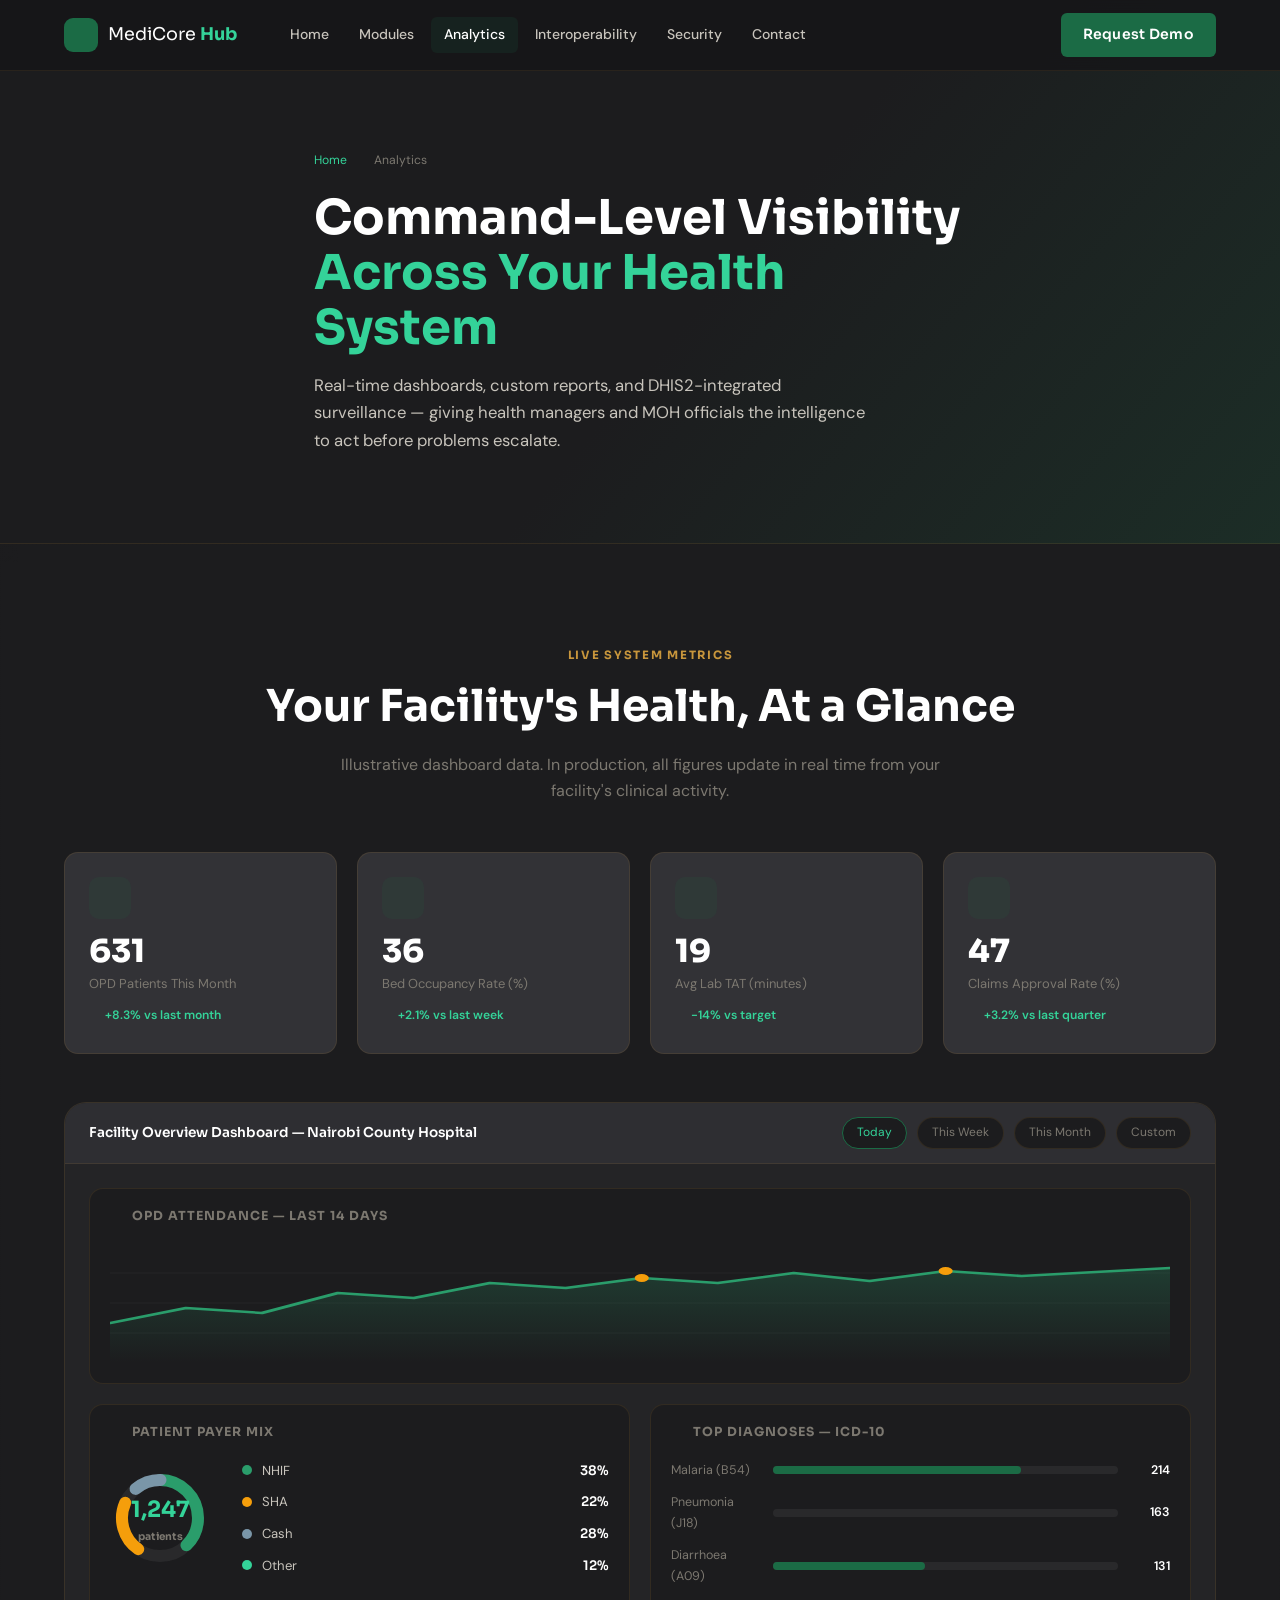
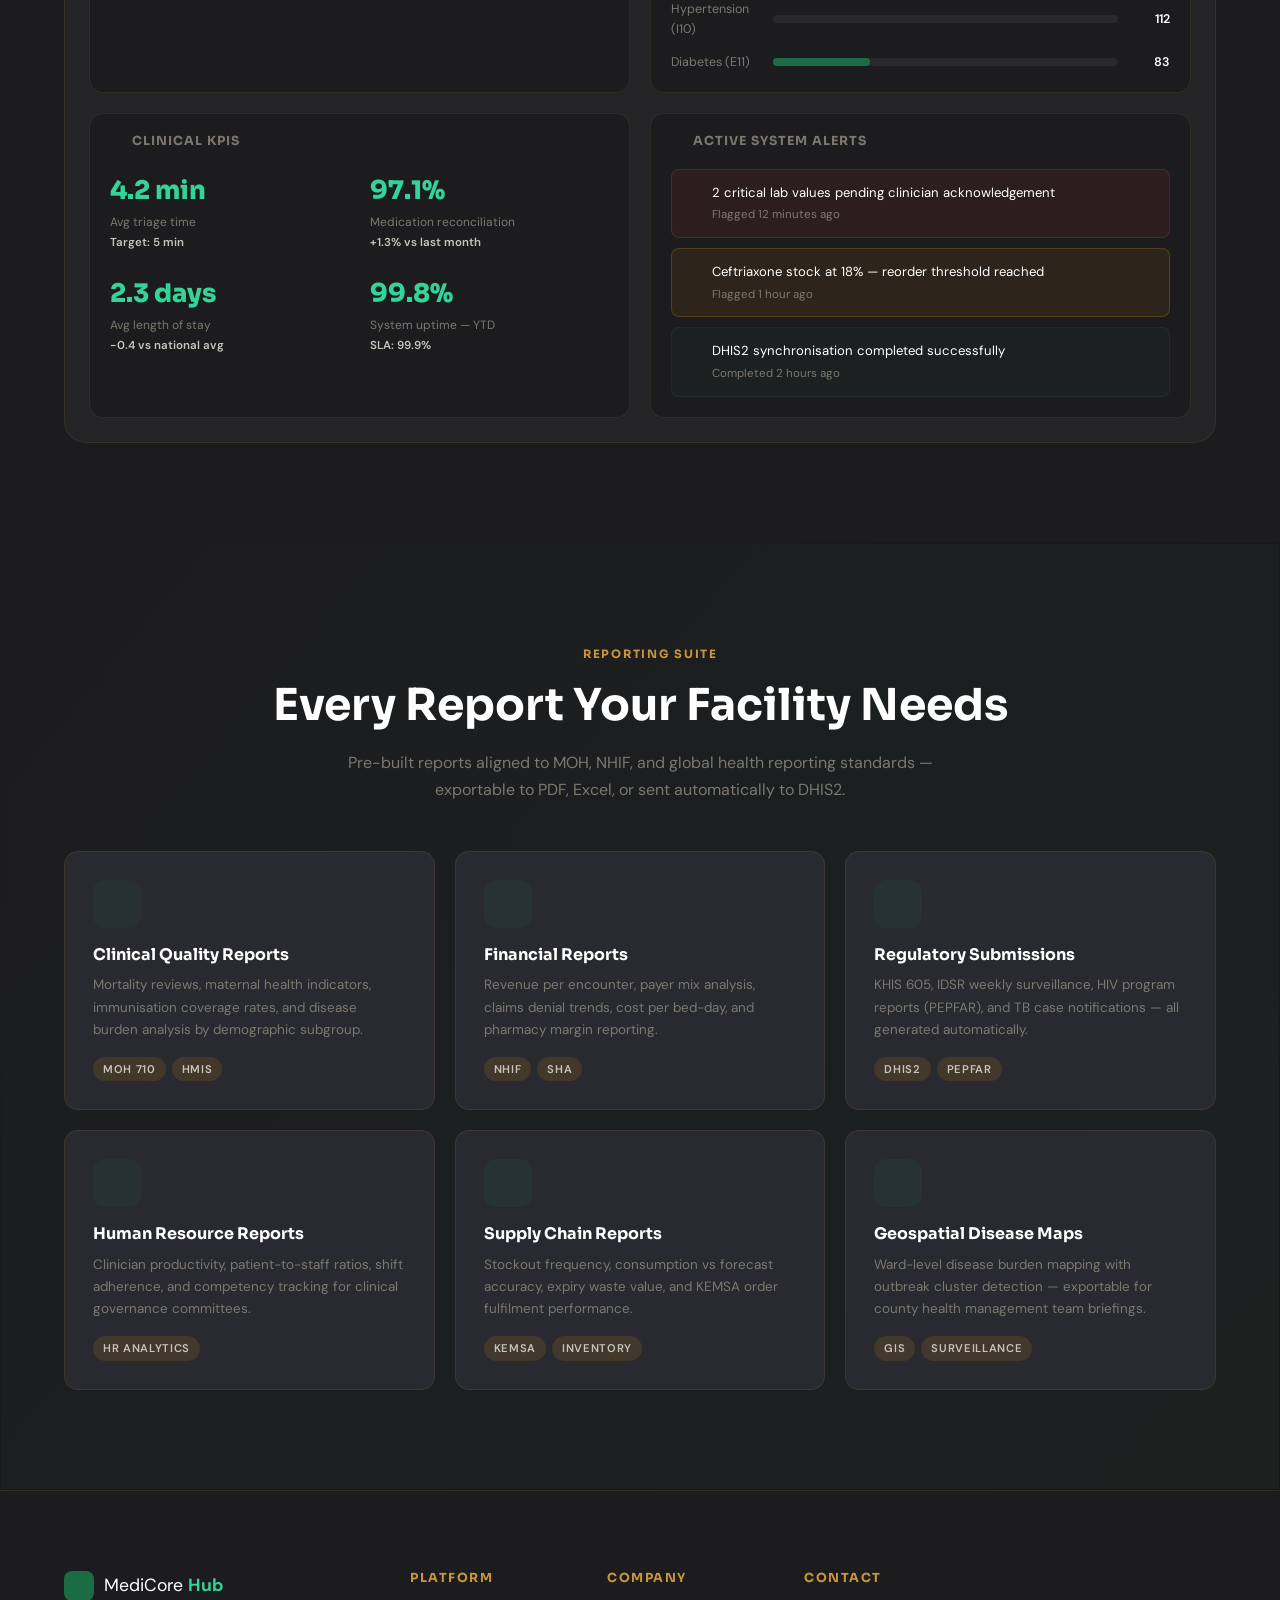
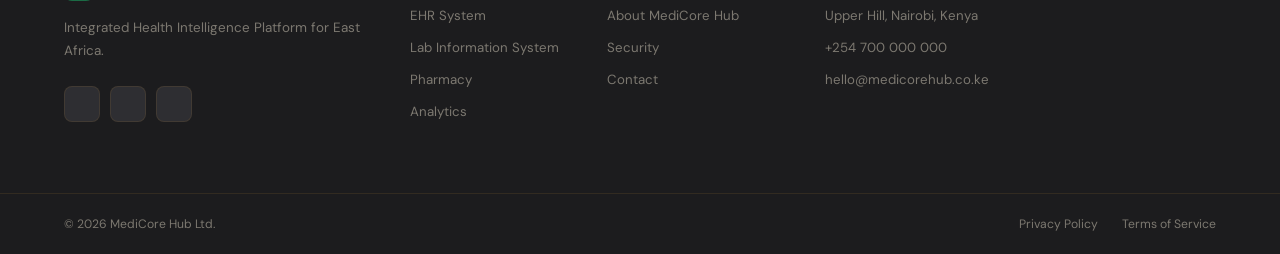
==== commit 5d26d95a: "Update the UI responsiveness" ====
--- a/pages/analytics.html
+++ b/pages/analytics.html
@@ -11,14 +11,14 @@
   <script src="https://unpkg.com/lucide@latest/dist/umd/lucide.js"></script>
   <style>
     .dashboard-preview {
-      background: var(--navy-mid);
+      background: var(--charcoal-mid);
       border: 1px solid var(--border);
       border-radius: var(--radius-lg);
       overflow: hidden;
       margin-top: 48px;
     }
     .dashboard-topbar {
-      background: var(--navy-light);
+      background: var(--charcoal-light);
       border-bottom: 1px solid var(--border);
       padding: 14px 24px;
       display: flex;
@@ -35,7 +35,7 @@
     }
     .dash-filters { display: flex; gap: 10px; flex-wrap: wrap; }
     .dash-filter {
-      background: var(--navy);
+      background: var(--charcoal);
       border: 1px solid var(--border);
       color: var(--text-muted);
       font-size: 0.75rem;
@@ -44,11 +44,11 @@
       cursor: pointer;
       transition: color var(--transition), border-color var(--transition);
     }
-    .dash-filter.active, .dash-filter:hover { color: var(--teal-light); border-color: var(--teal); }
+    .dash-filter.active, .dash-filter:hover { color: var(--green-bright); border-color: var(--green); }
     .dashboard-body { padding: 24px; display: grid; grid-template-columns: 1fr 1fr; gap: 20px; }
     @media (max-width: 768px) { .dashboard-body { grid-template-columns: 1fr; } }
     .dash-panel {
-      background: var(--navy);
+      background: var(--charcoal);
       border: 1px solid var(--border);
       border-radius: var(--radius-md);
       padding: 20px;
@@ -77,7 +77,7 @@
       display: flex; flex-direction: column; align-items: center; justify-content: center;
       font-family: 'Sora', sans-serif; font-weight: 700;
     }
-    .donut-large-val span:first-child { font-size: 1.4rem; color: var(--teal-light); }
+    .donut-large-val span:first-child { font-size: 1.4rem; color: var(--green-bright); }
     .donut-large-val span:last-child { font-size: 0.65rem; color: var(--text-muted); }
     .donut-legend { display: flex; flex-direction: column; gap: 10px; flex: 1; }
     .legend-item { display: flex; align-items: center; gap: 10px; font-size: 0.82rem; color: var(--text-body); }
@@ -88,12 +88,12 @@
     .h-bar-item { display: flex; align-items: center; gap: 12px; font-size: 0.78rem; color: var(--text-muted); }
     .h-bar-label { width: 90px; flex-shrink: 0; }
     .h-bar-track { flex: 1; background: rgba(255,255,255,0.06); border-radius: 100px; height: 8px; }
-    .h-bar-fill { height: 100%; border-radius: 100px; background: var(--teal); transition: width 1s ease; }
+    .h-bar-fill { height: 100%; border-radius: 100px; background: var(--green); transition: width 1s ease; }
     .h-bar-val { width: 40px; text-align: right; color: var(--white); font-weight: 600; }
     /* KPI row */
     .kpi-row { display: flex; gap: 20px; flex-wrap: wrap; }
     .kpi-item { flex: 1; min-width: 100px; }
-    .kpi-item .kpi-val { font-family: 'Sora', sans-serif; font-size: 1.6rem; font-weight: 800; color: var(--teal-light); }
+    .kpi-item .kpi-val { font-family: 'Sora', sans-serif; font-size: 1.6rem; font-weight: 800; color: var(--green-bright); }
     .kpi-item .kpi-sub { font-size: 0.75rem; color: var(--text-muted); margin-top: 2px; }
     .kpi-item .kpi-delta { font-size: 0.72rem; color: var(--amber); font-weight: 600; }
     /* Alert list */
@@ -104,11 +104,11 @@
     }
     .alert-item.critical { background: rgba(239,68,68,0.08); border: 1px solid rgba(239,68,68,0.2); }
     .alert-item.warning { background: rgba(245,158,11,0.08); border: 1px solid rgba(245,158,11,0.2); }
-    .alert-item.info { background: rgba(14,165,160,0.08); border: 1px solid rgba(14,165,160,0.2); }
+    .alert-item.info { background: rgba(27,107,69,0.08); border: 1px solid rgba(27,107,69,0.2); }
     .alert-item i { width: 16px; height: 16px; flex-shrink: 0; margin-top: 1px; }
     .alert-item.critical i { color: #EF4444; }
     .alert-item.warning i { color: var(--amber); }
-    .alert-item.info i { color: var(--teal-light); }
+    .alert-item.info i { color: var(--green-bright); }
     .alert-item p { color: var(--white); margin: 0; }
     .alert-item span { font-size: 0.72rem; color: var(--text-muted); }
 
@@ -121,13 +121,13 @@
       padding: 28px;
       transition: border-color var(--transition), transform var(--transition);
     }
-    .report-card:hover { border-color: var(--teal); transform: translateY(-4px); }
+    .report-card:hover { border-color: var(--green); transform: translateY(-4px); }
     .report-card .rc-icon {
       width: 48px; height: 48px;
-      background: rgba(14,165,160,0.12);
+      background: rgba(27,107,69,0.12);
       border-radius: 12px;
       display: flex; align-items: center; justify-content: center;
-      color: var(--teal-light);
+      color: var(--green-bright);
       margin-bottom: 18px;
     }
     .report-card .rc-icon i { width: 24px; height: 24px; }
@@ -191,7 +191,8 @@
   </section>
 
   <!-- METRICS -->
-  <section class="section" style="background:var(--navy-mid);">
+  <section class="section img-section" style="position:relative;overflow:hidden;">
+    <div class="img-section-bg"><img src="https://images.unsplash.com/photo-1551288049-bebda4e38f71?w=1200&q=60" alt="" style="width:100%;height:100%;object-fit:cover;filter:brightness(0.12) saturate(0.5);" /><div class="img-section-bg-overlay" style="position:absolute;inset:0;background:linear-gradient(130deg,rgba(28,28,30,0.97) 0%,rgba(28,28,30,0.92) 100%);"></div></div>
     <div class="container">
       <div class="section-header centered">
         <p class="section-eyebrow"><i data-lucide="activity"></i> Live System Metrics</p>
@@ -244,8 +245,8 @@
               <svg class="line-chart-svg" viewBox="0 0 600 120" preserveAspectRatio="none">
                 <defs>
                   <linearGradient id="lineGrad" x1="0" y1="0" x2="0" y2="1">
-                    <stop offset="0%" stop-color="#0EA5A0" stop-opacity="0.25"/>
-                    <stop offset="100%" stop-color="#0EA5A0" stop-opacity="0"/>
+                    <stop offset="0%" stop-color="#2A9D6B" stop-opacity="0.25"/>
+                    <stop offset="100%" stop-color="#2A9D6B" stop-opacity="0"/>
                   </linearGradient>
                 </defs>
                 <!-- Grid lines -->
@@ -257,7 +258,7 @@
                   fill="url(#lineGrad)"/>
                 <!-- Line -->
                 <path d="M0,80 L43,65 L86,70 L129,50 L172,55 L215,40 L258,45 L301,35 L344,40 L387,30 L430,38 L473,28 L516,33 L600,25"
-                  fill="none" stroke="#0EA5A0" stroke-width="2.5" stroke-linecap="round" stroke-linejoin="round"/>
+                  fill="none" stroke="#2A9D6B" stroke-width="2.5" stroke-linecap="round" stroke-linejoin="round"/>
                 <!-- Dots -->
                 <circle cx="301" cy="35" r="4" fill="#F59E0B"/>
                 <circle cx="473" cy="28" r="4" fill="#F59E0B"/>
@@ -271,7 +272,7 @@
               <div class="donut-large-wrap">
                 <svg class="donut-large-svg" viewBox="0 0 100 100">
                   <circle cx="50" cy="50" r="38" fill="none" stroke="rgba(255,255,255,0.06)" stroke-width="12"/>
-                  <circle cx="50" cy="50" r="38" fill="none" stroke="#0EA5A0" stroke-width="12" stroke-dasharray="90 149" stroke-linecap="round" transform="rotate(-90 50 50)"/>
+                  <circle cx="50" cy="50" r="38" fill="none" stroke="#2A9D6B" stroke-width="12" stroke-dasharray="90 149" stroke-linecap="round" transform="rotate(-90 50 50)"/>
                   <circle cx="50" cy="50" r="38" fill="none" stroke="#F59E0B" stroke-width="12" stroke-dasharray="52 187" stroke-linecap="round" transform="rotate(125 50 50)"/>
                   <circle cx="50" cy="50" r="38" fill="none" stroke="#7A96A8" stroke-width="12" stroke-dasharray="27 212" stroke-linecap="round" transform="rotate(230 50 50)"/>
                 </svg>
@@ -281,10 +282,10 @@
                 </div>
               </div>
               <div class="donut-legend">
-                <div class="legend-item"><span class="legend-dot" style="background:#0EA5A0"></span>NHIF<span class="legend-pct">38%</span></div>
+                <div class="legend-item"><span class="legend-dot" style="background:#2A9D6B"></span>NHIF<span class="legend-pct">38%</span></div>
                 <div class="legend-item"><span class="legend-dot" style="background:#F59E0B"></span>SHA<span class="legend-pct">22%</span></div>
                 <div class="legend-item"><span class="legend-dot" style="background:#7A96A8"></span>Cash<span class="legend-pct">28%</span></div>
-                <div class="legend-item"><span class="legend-dot" style="background:#2EC4BF"></span>Other<span class="legend-pct">12%</span></div>
+                <div class="legend-item"><span class="legend-dot" style="background:#34D399"></span>Other<span class="legend-pct">12%</span></div>
               </div>
             </div>
           </div>
@@ -371,7 +372,8 @@
   </section>
 
   <!-- REPORT TYPES -->
-  <section class="section" style="background:var(--navy);">
+  <section class="section img-section" style="position:relative;overflow:hidden;">
+    <div class="img-section-bg"><img src="https://images.unsplash.com/photo-1666214280391-8ff5bd3c0bf0?w=1200&q=60" alt="" style="width:100%;height:100%;object-fit:cover;filter:brightness(0.1) saturate(0.4);" /><div class="img-section-bg-overlay" style="position:absolute;inset:0;background:linear-gradient(130deg,rgba(28,28,30,0.98) 0%,rgba(20,82,53,0.08) 100%);"></div></div>
     <div class="container">
       <div class="section-header centered">
         <p class="section-eyebrow"><i data-lucide="file-bar-chart"></i> Reporting Suite</p>
--- a/css/main.css
+++ b/css/main.css
@@ -1,31 +1,47 @@
 /* ============================================================
-   MediCore Hub — Main Stylesheet
-   Theme: Deep Navy + Teal + Amber
+   MediCore Hub — Main Stylesheet (v2)
+   Theme: Charcoal + Forest Green + Gold — Professional Health IT
    Font: Sora (headings) + DM Sans (body)
    ============================================================ */
 
 :root {
-  --navy:       #0B1929;
-  --navy-mid:   #112236;
-  --navy-light: #1A3149;
-  --teal:       #0EA5A0;
-  --teal-light: #2EC4BF;
-  --teal-dark:  #087872;
-  --amber:      #F59E0B;
-  --amber-light:#FCD34D;
-  --amber-dark: #D97706;
-  --white:      #FFFFFF;
-  --off-white:  #F0F6F8;
-  --text-body:  #CBD5DC;
-  --text-muted: #7A96A8;
-  --border:     rgba(14,165,160,0.15);
-  --card-bg:    rgba(17,34,54,0.85);
+  /* Core palette — warm charcoal, no blue */
+  --charcoal:       #1C1C1E;
+  --charcoal-mid:   #242426;
+  --charcoal-light: #2E2E32;
+  --charcoal-card:  #323236;
+
+  /* Forest green — authoritative, clinical, trustworthy */
+  --green:          #1B6B45;
+  --green-light:    #2A9D6B;
+  --green-bright:   #34D399;
+  --green-dark:     #145235;
+  --green-mist:     rgba(27,107,69,0.12);
+
+  /* Gold accent — precision, quality */
+  --gold:           #C8963C;
+  --gold-light:     #E6B563;
+  --gold-pale:      #F5D99A;
+  --gold-dark:      #A07328;
+
+  /* Neutrals */
+  --white:          #FFFFFF;
+  --off-white:      #F7F5F0;
+  --text-body:      #C8C4BC;
+  --text-muted:     #7C7870;
+  --border:         rgba(200,150,60,0.12);
+  --border-green:   rgba(27,107,69,0.2);
+
+  /* Glass / card */
+  --card-bg:        rgba(44,44,50,0.9);
+  --glass:          rgba(28,28,30,0.8);
+
   --radius-sm:  6px;
-  --radius-md:  12px;
-  --radius-lg:  20px;
-  --shadow-sm:  0 2px 12px rgba(0,0,0,0.25);
-  --shadow-md:  0 8px 32px rgba(0,0,0,0.35);
-  --shadow-lg:  0 20px 60px rgba(0,0,0,0.5);
+  --radius-md:  14px;
+  --radius-lg:  22px;
+  --shadow-sm:  0 2px 12px rgba(0,0,0,0.3);
+  --shadow-md:  0 8px 32px rgba(0,0,0,0.45);
+  --shadow-lg:  0 24px 64px rgba(0,0,0,0.6);
   --transition: 0.3s cubic-bezier(0.4,0,0.2,1);
 }
 
@@ -37,7 +53,7 @@
   font-size: 16px;
   line-height: 1.65;
   color: var(--text-body);
-  background: var(--navy);
+  background: var(--charcoal);
   overflow-x: hidden;
 }
 a { color: inherit; text-decoration: none; }
@@ -51,7 +67,7 @@
   line-height: 1.15;
   color: var(--white);
 }
-em { font-style: normal; color: var(--teal-light); }
+em { font-style: normal; color: var(--green-bright); }
 
 /* ---- CONTAINER ---- */
 .container { max-width: 1200px; margin: 0 auto; padding: 0 24px; }
@@ -59,11 +75,10 @@
 /* ---- BUTTONS ---- */
 .btn-primary {
   display: inline-flex; align-items: center; gap: 8px;
-  background: var(--teal);
+  background: var(--green);
   color: var(--white);
   font-family: 'Sora', sans-serif;
-  font-weight: 600;
-  font-size: 0.875rem;
+  font-weight: 600; font-size: 0.875rem;
   padding: 10px 22px;
   border-radius: var(--radius-sm);
   border: none; cursor: pointer;
@@ -71,69 +86,66 @@
   letter-spacing: 0.02em;
 }
 .btn-primary:hover {
-  background: var(--teal-light);
-  transform: translateY(-1px);
-  box-shadow: 0 6px 20px rgba(14,165,160,0.35);
-}
-.btn-primary.large { font-size: 1rem; padding: 13px 28px; }
+  background: var(--green-light);
+  transform: translateY(-2px);
+  box-shadow: 0 8px 24px rgba(27,107,69,0.4);
+}
+.btn-primary.large { font-size: 1rem; padding: 14px 30px; }
+
 .btn-ghost {
   display: inline-flex; align-items: center; gap: 8px;
-  background: transparent;
-  color: var(--white);
-  font-family: 'Sora', sans-serif;
-  font-weight: 500;
-  font-size: 0.875rem;
-  padding: 10px 22px;
-  border-radius: var(--radius-sm);
-  border: 1px solid rgba(255,255,255,0.25);
-  cursor: pointer;
+  background: transparent; color: var(--white);
+  font-family: 'Sora', sans-serif; font-weight: 500; font-size: 0.875rem;
+  padding: 10px 22px; border-radius: var(--radius-sm);
+  border: 1px solid rgba(255,255,255,0.2); cursor: pointer;
   transition: border-color var(--transition), background var(--transition);
 }
-.btn-ghost:hover { border-color: var(--teal); background: rgba(14,165,160,0.08); }
-.btn-ghost.large { font-size: 1rem; padding: 13px 28px; }
+.btn-ghost:hover { border-color: var(--green-bright); background: rgba(52,211,153,0.08); }
+.btn-ghost.large { font-size: 1rem; padding: 14px 30px; }
+
 .btn-outline {
   display: inline-flex; align-items: center; gap: 8px;
-  background: transparent;
-  color: var(--teal-light);
-  font-family: 'Sora', sans-serif;
-  font-weight: 600;
-  font-size: 0.875rem;
-  padding: 11px 24px;
-  border-radius: var(--radius-sm);
-  border: 1.5px solid var(--teal);
-  cursor: pointer;
+  background: transparent; color: var(--green-bright);
+  font-family: 'Sora', sans-serif; font-weight: 600; font-size: 0.875rem;
+  padding: 11px 24px; border-radius: var(--radius-sm);
+  border: 1.5px solid var(--green); cursor: pointer;
   transition: background var(--transition), color var(--transition);
 }
-.btn-outline:hover { background: var(--teal); color: var(--white); }
+.btn-outline:hover { background: var(--green); color: var(--white); }
+
+.btn-gold {
+  display: inline-flex; align-items: center; gap: 8px;
+  background: var(--gold); color: var(--charcoal);
+  font-family: 'Sora', sans-serif; font-weight: 700; font-size: 0.875rem;
+  padding: 10px 22px; border-radius: var(--radius-sm);
+  border: none; cursor: pointer;
+  transition: background var(--transition), transform var(--transition);
+}
+.btn-gold:hover { background: var(--gold-light); transform: translateY(-2px); }
+.btn-gold.large { font-size: 1rem; padding: 14px 30px; }
+
 .btn-ghost-white {
   display: inline-flex; align-items: center; gap: 8px;
-  background: transparent;
-  color: var(--white);
-  font-family: 'Sora', sans-serif;
-  font-weight: 600;
-  font-size: 1rem;
-  padding: 13px 28px;
-  border-radius: var(--radius-sm);
-  border: 1.5px solid rgba(255,255,255,0.5);
-  cursor: pointer;
+  background: rgba(255,255,255,0.08); color: var(--white);
+  font-family: 'Sora', sans-serif; font-weight: 600; font-size: 1rem;
+  padding: 14px 30px; border-radius: var(--radius-sm);
+  border: 1.5px solid rgba(255,255,255,0.3); cursor: pointer;
   transition: background var(--transition), border-color var(--transition);
-}
-.btn-ghost-white:hover { background: rgba(255,255,255,0.1); border-color: white; }
+  backdrop-filter: blur(8px);
+}
+.btn-ghost-white:hover { background: rgba(255,255,255,0.15); border-color: white; }
 
 /* ---- SECTION UTILITIES ---- */
 .section { padding: 100px 0; }
 .section-eyebrow {
   display: inline-flex; align-items: center; gap: 8px;
   font-family: 'Sora', sans-serif;
-  font-size: 0.75rem;
-  font-weight: 600;
-  text-transform: uppercase;
-  letter-spacing: 0.12em;
-  color: var(--teal-light);
-  margin-bottom: 16px;
-}
-.section-eyebrow.light { color: var(--teal-light); }
-.section-eyebrow i { width: 14px; height: 14px; }
+  font-size: 0.72rem; font-weight: 700;
+  text-transform: uppercase; letter-spacing: 0.15em;
+  color: var(--gold); margin-bottom: 16px;
+}
+.section-eyebrow.light { color: var(--gold-light); }
+.section-eyebrow i { width: 13px; height: 13px; }
 .section-title { font-size: clamp(1.75rem, 3.5vw, 2.75rem); margin-bottom: 20px; }
 .section-title.light { color: var(--white); }
 .section-body { color: var(--text-body); max-width: 560px; margin-bottom: 16px; }
@@ -144,50 +156,109 @@
 .center-cta { text-align: center; margin-top: 48px; }
 
 /* ============================
+   IMAGE-BACKED SECTIONS
+   ============================ */
+.img-section {
+  position: relative;
+  overflow: hidden;
+}
+.img-section-bg {
+  position: absolute; inset: 0;
+  z-index: 0;
+}
+.img-section-bg img {
+  width: 100%; height: 100%;
+  object-fit: cover;
+  filter: brightness(0.18) saturate(0.6);
+}
+.img-section-bg-overlay {
+  position: absolute; inset: 0;
+}
+.img-section-content { position: relative; z-index: 2; }
+
+/* Mission section overlay */
+.mission-section .img-section-bg-overlay {
+  background: linear-gradient(
+    130deg,
+    rgba(28,28,30,0.97) 0%,
+    rgba(28,28,30,0.85) 50%,
+    rgba(27,107,69,0.18) 100%
+  );
+}
+
+/* Analytics section overlay */
+.analytics-showcase .img-section-bg-overlay {
+  background: linear-gradient(
+    135deg,
+    rgba(20,82,53,0.97) 0%,
+    rgba(28,28,30,0.92) 55%,
+    rgba(28,28,30,0.97) 100%
+  );
+}
+
+/* Module preview section overlay */
+.modules-preview .img-section-bg-overlay {
+  background: linear-gradient(
+    180deg,
+    rgba(28,28,30,0.97) 0%,
+    rgba(36,36,38,0.92) 100%
+  );
+}
+
+/* Testimonials overlay */
+.testimonials-section .img-section-bg-overlay {
+  background: rgba(22,22,24,0.93);
+}
+
+/* Interop overlay */
+.interop-section .img-section-bg-overlay {
+  background: linear-gradient(
+    135deg,
+    rgba(27,107,69,0.15) 0%,
+    rgba(28,28,30,0.96) 50%,
+    rgba(200,150,60,0.06) 100%
+  );
+}
+
+/* ============================
    NAVIGATION
    ============================ */
 .nav-header {
   position: fixed; top: 0; left: 0; right: 0; z-index: 1000;
-  background: rgba(11,25,41,0.92);
-  backdrop-filter: blur(16px);
-  border-bottom: 1px solid var(--border);
+  background: rgba(22,22,24,0.88);
+  backdrop-filter: blur(20px);
+  border-bottom: 1px solid rgba(200,150,60,0.1);
   transition: background var(--transition);
 }
-.nav-header.scrolled { background: rgba(11,25,41,0.98); }
+.nav-header.scrolled { background: rgba(22,22,24,0.97); }
 .nav-inner {
   max-width: 1200px; margin: 0 auto; padding: 0 24px;
-  height: 68px;
-  display: flex; align-items: center; gap: 40px;
+  height: 70px; display: flex; align-items: center; gap: 40px;
 }
 .nav-brand {
   display: flex; align-items: center; gap: 10px;
-  font-family: 'Sora', sans-serif;
-  font-size: 1.1rem;
-  color: var(--white);
-  flex-shrink: 0;
+  font-family: 'Sora', sans-serif; font-size: 1.1rem;
+  color: var(--white); flex-shrink: 0;
 }
 .nav-brand .brand-icon {
-  width: 32px; height: 32px;
-  background: var(--teal);
-  border-radius: 8px;
+  width: 34px; height: 34px;
+  background: var(--green);
+  border-radius: 9px;
   display: flex; align-items: center; justify-content: center;
   color: white;
 }
 .nav-brand .brand-icon i { width: 18px; height: 18px; }
-.nav-brand strong { color: var(--teal-light); }
-.nav-links { display: flex; align-items: center; gap: 6px; flex: 1; }
+.nav-brand strong { color: var(--green-bright); }
+.nav-links { display: flex; align-items: center; gap: 4px; flex: 1; }
 .nav-link {
-  font-family: 'DM Sans', sans-serif;
-  font-size: 0.875rem;
-  font-weight: 500;
-  color: var(--text-body);
-  padding: 6px 12px;
+  font-family: 'DM Sans', sans-serif; font-size: 0.875rem; font-weight: 500;
+  color: var(--text-body); padding: 6px 13px;
   border-radius: var(--radius-sm);
   transition: color var(--transition), background var(--transition);
 }
 .nav-link:hover, .nav-link.active {
   color: var(--white);
-  background: rgba(14,165,160,0.1);
+  background: rgba(27,107,69,0.15);
 }
 .nav-toggle { display: none; background: none; border: none; color: white; cursor: pointer; }
 .mobile-menu { display: none; }
@@ -196,141 +267,126 @@
    HERO
    ============================ */
 .hero {
-  position: relative;
-  min-height: 100vh;
+  position: relative; min-height: 100vh;
   display: flex; align-items: center;
-  padding: 120px 0 80px;
-  overflow: hidden;
+  padding: 130px 0 80px; overflow: hidden;
 }
 .hero-bg { position: absolute; inset: 0; }
-.hero-img { width: 100%; height: 100%; object-fit: cover; filter: brightness(0.3); }
+.hero-img { width: 100%; height: 100%; object-fit: cover; filter: brightness(0.28) saturate(0.7); }
 .hero-overlay {
   position: absolute; inset: 0;
-  background: linear-gradient(135deg, rgba(11,25,41,0.95) 0%, rgba(11,25,41,0.7) 60%, rgba(14,165,160,0.15) 100%);
-}
-.hero-grid-lines {
+  background: linear-gradient(
+    125deg,
+    rgba(28,28,30,0.97) 0%,
+    rgba(28,28,30,0.80) 50%,
+    rgba(27,107,69,0.25) 100%
+  );
+}
+.hero-grain {
   position: absolute; inset: 0;
-  background-image:
-    linear-gradient(rgba(14,165,160,0.04) 1px, transparent 1px),
-    linear-gradient(90deg, rgba(14,165,160,0.04) 1px, transparent 1px);
-  background-size: 60px 60px;
+  opacity: 0.03;
+  background-image: url("data:image/svg+xml,%3Csvg viewBox='0 0 256 256' xmlns='http://www.w3.org/2000/svg'%3E%3Cfilter id='noise'%3E%3CfeTurbulence type='fractalNoise' baseFrequency='0.9' numOctaves='4' stitchTiles='stitch'/%3E%3C/filter%3E%3Crect width='100%25' height='100%25' filter='url(%23noise)'/%3E%3C/svg%3E");
   pointer-events: none;
 }
 .hero-content { position: relative; z-index: 2; max-width: 760px; }
 .hero-badge {
   display: inline-flex; align-items: center; gap: 8px;
-  background: rgba(14,165,160,0.12);
-  border: 1px solid rgba(14,165,160,0.3);
-  color: var(--teal-light);
-  font-size: 0.78rem;
-  font-weight: 500;
-  padding: 6px 14px;
-  border-radius: 100px;
-  margin-bottom: 28px;
-  letter-spacing: 0.03em;
-}
-.hero-badge i { width: 13px; height: 13px; }
+  background: rgba(27,107,69,0.15);
+  border: 1px solid rgba(52,211,153,0.25);
+  color: var(--green-bright);
+  font-size: 0.76rem; font-weight: 600;
+  padding: 6px 16px; border-radius: 100px;
+  margin-bottom: 28px; letter-spacing: 0.04em;
+  text-transform: uppercase;
+}
+.hero-badge i { width: 12px; height: 12px; }
 .hero-title {
-  font-size: clamp(2.5rem, 6vw, 4.5rem);
-  line-height: 1.05;
-  color: var(--white);
-  margin-bottom: 24px;
-  animation: fadeUp 0.8s ease both;
+  font-size: clamp(2.6rem, 6vw, 4.6rem); line-height: 1.04;
+  color: var(--white); margin-bottom: 24px;
+  animation: fadeUp 0.85s ease both;
 }
 .hero-title em {
-  background: linear-gradient(90deg, var(--teal-light), var(--amber-light));
-  -webkit-background-clip: text;
-  -webkit-text-fill-color: transparent;
+  background: linear-gradient(95deg, var(--green-bright) 0%, var(--gold-light) 100%);
+  -webkit-background-clip: text; -webkit-text-fill-color: transparent;
   background-clip: text;
 }
 .hero-sub {
-  font-size: 1.1rem;
-  color: rgba(255,255,255,0.75);
-  max-width: 580px;
-  margin-bottom: 36px;
-  line-height: 1.7;
-  animation: fadeUp 0.8s 0.15s ease both;
+  font-size: 1.1rem; color: rgba(255,255,255,0.7);
+  max-width: 580px; margin-bottom: 38px; line-height: 1.75;
+  animation: fadeUp 0.85s 0.12s ease both;
 }
 .hero-actions {
   display: flex; align-items: center; gap: 16px; flex-wrap: wrap;
-  margin-bottom: 64px;
-  animation: fadeUp 0.8s 0.25s ease both;
+  margin-bottom: 68px;
+  animation: fadeUp 0.85s 0.24s ease both;
 }
 .hero-stats {
-  display: flex; align-items: center; gap: 0; flex-wrap: wrap;
-  background: rgba(17,34,54,0.7);
-  border: 1px solid var(--border);
+  display: flex; align-items: stretch; flex-wrap: wrap;
+  background: rgba(28,28,30,0.7);
+  border: 1px solid rgba(200,150,60,0.15);
   border-radius: var(--radius-md);
-  overflow: hidden;
-  animation: fadeUp 0.8s 0.35s ease both;
+  overflow: hidden; backdrop-filter: blur(12px);
+  animation: fadeUp 0.85s 0.36s ease both;
 }
 .stat-item {
   display: flex; flex-direction: column; align-items: center;
-  padding: 20px 32px;
+  padding: 22px 36px;
 }
 .stat-num {
-  font-family: 'Sora', sans-serif;
-  font-size: 1.8rem;
-  font-weight: 800;
-  color: var(--teal-light);
-  line-height: 1;
-}
-.stat-unit { font-family: 'Sora', sans-serif; font-weight: 700; font-size: 1.2rem; color: var(--amber); }
-.stat-label { font-size: 0.75rem; color: var(--text-muted); margin-top: 4px; text-align: center; }
-.stat-divider { width: 1px; height: 50px; background: var(--border); }
+  font-family: 'Sora', sans-serif; font-size: 1.9rem;
+  font-weight: 800; color: var(--green-bright); line-height: 1;
+}
+.stat-unit { font-family: 'Sora', sans-serif; font-weight: 700; font-size: 1.2rem; color: var(--gold); }
+.stat-label { font-size: 0.74rem; color: var(--text-muted); margin-top: 5px; text-align: center; }
+.stat-divider { width: 1px; background: rgba(200,150,60,0.1); align-self: stretch; }
 .hero-scroll-cue {
   position: absolute; bottom: 32px; left: 50%; transform: translateX(-50%);
-  color: rgba(255,255,255,0.3);
-  animation: bounce 2s infinite;
+  color: rgba(255,255,255,0.25); animation: bounce 2s infinite;
 }
 .hero-scroll-cue i { width: 24px; height: 24px; }
 
 @keyframes fadeUp {
-  from { opacity: 0; transform: translateY(24px); }
+  from { opacity: 0; transform: translateY(28px); }
   to   { opacity: 1; transform: translateY(0); }
 }
 @keyframes bounce {
   0%, 100% { transform: translateX(-50%) translateY(0); }
-  50%       { transform: translateX(-50%) translateY(8px); }
+  50%       { transform: translateX(-50%) translateY(9px); }
 }
 
 /* ============================
    MARQUEE
    ============================ */
 .marquee-strip {
-  background: var(--teal-dark);
-  overflow: hidden; padding: 14px 0;
-  border-top: 1px solid rgba(255,255,255,0.1);
-  border-bottom: 1px solid rgba(255,255,255,0.1);
+  background: var(--green-dark);
+  overflow: hidden; padding: 13px 0;
+  border-top: 1px solid rgba(255,255,255,0.08);
+  border-bottom: 1px solid rgba(255,255,255,0.08);
 }
 .marquee-track {
-  display: flex; gap: 48px;
-  animation: marquee 28s linear infinite;
+  display: flex; gap: 52px;
+  animation: marquee 30s linear infinite;
   width: max-content;
 }
 .marquee-track span {
   display: inline-flex; align-items: center; gap: 8px;
-  font-family: 'Sora', sans-serif;
-  font-size: 0.8rem;
-  font-weight: 600;
-  color: rgba(255,255,255,0.9);
-  letter-spacing: 0.04em;
-  white-space: nowrap;
+  font-family: 'Sora', sans-serif; font-size: 0.76rem;
+  font-weight: 700; color: rgba(255,255,255,0.88);
+  letter-spacing: 0.06em; white-space: nowrap;
   text-transform: uppercase;
 }
-.marquee-track i { width: 12px; height: 12px; color: var(--amber-light); }
+.marquee-track i { width: 11px; height: 11px; color: var(--gold-light); }
 @keyframes marquee {
   from { transform: translateX(0); }
   to   { transform: translateX(-50%); }
 }
 
 /* ============================
-   MISSION
-   ============================ */
-.mission-section { background: var(--navy-mid); }
+   MISSION SECTION
+   ============================ */
+.mission-section { background: var(--charcoal-mid); }
 .mission-grid {
-  display: grid;
-  grid-template-columns: 1fr 1fr;
+  display: grid; grid-template-columns: 1fr 1fr;
   gap: 80px; align-items: center;
 }
 .image-stack { position: relative; }
@@ -340,107 +396,92 @@
   aspect-ratio: 4/5; object-fit: cover;
 }
 .img-accent {
-  position: absolute; bottom: -24px; right: -24px;
-  width: 45%; border-radius: var(--radius-md);
-  border: 4px solid var(--navy-mid);
+  position: absolute; bottom: -28px; right: -28px;
+  width: 46%; border-radius: var(--radius-md);
+  border: 4px solid var(--charcoal-mid);
   box-shadow: var(--shadow-md);
   aspect-ratio: 1/1; object-fit: cover;
 }
 .image-badge {
-  position: absolute; top: 28px; right: -20px;
-  background: var(--amber);
-  color: var(--navy);
-  padding: 12px 16px;
-  border-radius: var(--radius-md);
+  position: absolute; top: 28px; right: -22px;
+  background: var(--gold); color: var(--charcoal);
+  padding: 12px 18px; border-radius: var(--radius-md);
   display: flex; align-items: center; gap: 10px;
-  font-family: 'Sora', sans-serif;
-  font-weight: 700;
-  font-size: 0.82rem;
-  line-height: 1.3;
-  box-shadow: var(--shadow-md);
+  font-family: 'Sora', sans-serif; font-weight: 700; font-size: 0.82rem;
+  line-height: 1.3; box-shadow: var(--shadow-md);
 }
 .image-badge i { width: 20px; height: 20px; flex-shrink: 0; }
-.mission-pillars { display: flex; flex-direction: column; gap: 20px; margin-top: 32px; }
+.mission-pillars { display: flex; flex-direction: column; gap: 18px; margin-top: 32px; }
 .pillar {
   display: flex; align-items: flex-start; gap: 16px;
-  padding: 16px;
-  background: var(--navy);
+  padding: 16px 18px;
+  background: var(--charcoal);
   border-radius: var(--radius-md);
   border: 1px solid var(--border);
 }
 .pillar-icon {
   width: 40px; height: 40px; flex-shrink: 0;
-  background: rgba(14,165,160,0.15);
+  background: var(--green-mist);
   border-radius: 10px;
   display: flex; align-items: center; justify-content: center;
-  color: var(--teal-light);
+  color: var(--green-bright);
 }
 .pillar-icon i { width: 18px; height: 18px; }
-.pillar strong { display: block; color: var(--white); font-size: 0.9rem; margin-bottom: 4px; }
+.pillar strong { display: block; color: var(--white); font-size: 0.9rem; margin-bottom: 3px; }
 .pillar p { font-size: 0.84rem; color: var(--text-muted); margin: 0; }
 
 /* ============================
    MODULES GRID
    ============================ */
-.modules-preview { background: var(--navy); }
+.modules-preview { background: var(--charcoal); }
 .modules-grid {
   display: grid;
   grid-template-columns: repeat(4, 1fr);
-  grid-template-rows: auto auto;
-  gap: 20px;
+  gap: 18px;
 }
 .module-card {
   display: flex; flex-direction: column;
-  background: var(--card-bg);
-  border: 1px solid var(--border);
+  background: var(--charcoal-card);
+  border: 1px solid rgba(200,150,60,0.08);
   border-radius: var(--radius-md);
-  overflow: hidden;
-  padding: 24px;
+  overflow: hidden; padding: 24px;
   transition: border-color var(--transition), transform var(--transition), box-shadow var(--transition);
   cursor: pointer;
 }
 .module-card:hover {
-  border-color: var(--teal);
-  transform: translateY(-4px);
-  box-shadow: 0 12px 40px rgba(14,165,160,0.15);
+  border-color: var(--green-light);
+  transform: translateY(-5px);
+  box-shadow: 0 16px 48px rgba(27,107,69,0.2);
 }
 .module-card.featured {
-  grid-column: span 2;
-  grid-row: span 1;
-  padding: 0;
-  overflow: hidden;
+  grid-column: span 2; padding: 0;
 }
 .module-img-wrap { height: 200px; overflow: hidden; }
-.module-img-wrap img { width: 100%; height: 100%; object-fit: cover; transition: transform 0.6s ease; }
-.module-card.featured:hover .module-img-wrap img { transform: scale(1.05); }
+.module-img-wrap img { width: 100%; height: 100%; object-fit: cover; transition: transform 0.65s ease; }
+.module-card.featured:hover .module-img-wrap img { transform: scale(1.06); }
 .module-card.featured .module-card-body { padding: 24px; }
 .module-tag {
   display: inline-block;
-  background: rgba(245,158,11,0.15);
-  color: var(--amber);
-  font-size: 0.7rem; font-weight: 700;
-  text-transform: uppercase; letter-spacing: 0.08em;
-  padding: 3px 10px; border-radius: 100px;
-  margin-bottom: 12px;
+  background: rgba(200,150,60,0.12);
+  color: var(--gold);
+  font-size: 0.68rem; font-weight: 700;
+  text-transform: uppercase; letter-spacing: 0.1em;
+  padding: 3px 10px; border-radius: 100px; margin-bottom: 12px;
 }
 .module-icon {
   width: 44px; height: 44px;
-  background: rgba(14,165,160,0.12);
+  background: var(--green-mist);
   border-radius: 10px;
   display: flex; align-items: center; justify-content: center;
-  color: var(--teal-light);
-  margin-bottom: 16px;
+  color: var(--green-bright); margin-bottom: 16px;
 }
 .module-icon i { width: 22px; height: 22px; }
-.module-card h3 { font-size: 1rem; color: var(--white); margin-bottom: 10px; line-height: 1.3; }
-.module-card p { font-size: 0.84rem; color: var(--text-muted); flex: 1; line-height: 1.6; }
+.module-card h3 { font-size: 0.98rem; color: var(--white); margin-bottom: 10px; line-height: 1.3; }
+.module-card p { font-size: 0.83rem; color: var(--text-muted); flex: 1; line-height: 1.65; }
 .module-cta {
   display: inline-flex; align-items: center; gap: 6px;
-  color: var(--teal-light);
-  font-size: 0.82rem;
-  font-weight: 600;
-  margin-top: 16px;
-  transition: gap var(--transition);
+  color: var(--green-bright); font-size: 0.8rem; font-weight: 600;
+  margin-top: 16px; transition: gap var(--transition);
 }
 .module-card:hover .module-cta { gap: 10px; }
 .module-cta i { width: 14px; height: 14px; }
@@ -448,267 +489,254 @@
 /* ============================
    ANALYTICS SHOWCASE
    ============================ */
-.analytics-showcase {
-  background: var(--navy-mid);
-  overflow: hidden;
-}
-.analytics-grid {
-  display: grid; grid-template-columns: 1fr 1fr;
-  gap: 80px; align-items: center;
-}
-.analytics-list {
-  display: flex; flex-direction: column; gap: 12px;
-  margin: 24px 0 32px;
-}
+.analytics-showcase { overflow: hidden; }
+.analytics-grid { display: grid; grid-template-columns: 1fr 1fr; gap: 80px; align-items: center; }
+.analytics-list { display: flex; flex-direction: column; gap: 13px; margin: 24px 0 32px; }
 .analytics-list li {
   display: flex; align-items: center; gap: 12px;
-  font-size: 0.9rem; color: rgba(255,255,255,0.8);
-}
-.analytics-list i { width: 16px; height: 16px; color: var(--teal-light); flex-shrink: 0; }
+  font-size: 0.9rem; color: rgba(255,255,255,0.82);
+}
+.analytics-list i { width: 15px; height: 15px; color: var(--green-bright); flex-shrink: 0; }
 .analytics-card-stack { display: flex; flex-direction: column; gap: 16px; }
 .a-card {
-  background: var(--navy-light);
-  border: 1px solid var(--border);
+  background: rgba(28,28,30,0.7);
+  border: 1px solid var(--border-green);
   border-radius: var(--radius-md);
-  padding: 20px;
-}
-.a-card.primary { border-color: rgba(14,165,160,0.3); }
+  padding: 20px; backdrop-filter: blur(12px);
+}
+.a-card.primary { border-color: rgba(52,211,153,0.2); }
 .a-card-head {
   display: flex; justify-content: space-between; align-items: center;
   margin-bottom: 20px;
-  font-size: 0.82rem; color: var(--text-muted);
-  font-family: 'Sora', sans-serif; font-weight: 600; text-transform: uppercase; letter-spacing: 0.06em;
-}
-.a-card-head i { width: 16px; height: 16px; color: var(--teal-light); }
+  font-size: 0.78rem; color: var(--text-muted);
+  font-family: 'Sora', sans-serif; font-weight: 700;
+  text-transform: uppercase; letter-spacing: 0.07em;
+}
+.a-card-head i { width: 15px; height: 15px; color: var(--green-bright); }
 .a-bars { display: flex; align-items: flex-end; gap: 10px; height: 80px; }
 .a-bar {
-  flex: 1; background: rgba(14,165,160,0.25);
-  border-radius: 4px 4px 0 0;
-  height: var(--h);
+  flex: 1; background: rgba(27,107,69,0.25);
+  border-radius: 4px 4px 0 0; height: var(--h);
   display: flex; flex-direction: column; justify-content: flex-end;
-  align-items: center;
-  transition: background 0.3s;
-  position: relative;
-}
-.a-bar:hover { background: var(--teal); }
-.a-bar.accent { background: rgba(245,158,11,0.25); }
-.a-bar.accent:hover { background: var(--amber); }
-.a-bar span { font-size: 0.6rem; color: var(--text-muted); position: absolute; bottom: -18px; }
+  align-items: center; transition: background 0.3s; position: relative;
+}
+.a-bar:hover { background: var(--green); }
+.a-bar.accent { background: rgba(200,150,60,0.25); }
+.a-bar.accent:hover { background: var(--gold); }
+.a-bar span { font-size: 0.58rem; color: var(--text-muted); position: absolute; bottom: -18px; }
 .a-card-foot { margin-top: 24px; }
 .uptick {
   display: inline-flex; align-items: center; gap: 4px;
-  color: var(--teal-light); font-size: 0.8rem; font-weight: 600;
+  color: var(--green-bright); font-size: 0.78rem; font-weight: 600;
 }
 .uptick i { width: 14px; height: 14px; }
-.a-card.secondary {
-  display: flex; flex-direction: column; align-items: center;
-  text-align: center;
-}
+.a-card.secondary { display: flex; flex-direction: column; align-items: center; text-align: center; }
 .donut-wrap { position: relative; width: 80px; height: 80px; margin-bottom: 12px; }
 .donut-svg { width: 100%; height: 100%; }
 .donut-val {
   position: absolute; inset: 0;
   display: flex; align-items: center; justify-content: center;
-  font-family: 'Sora', sans-serif; font-weight: 700; font-size: 1.1rem; color: var(--amber);
+  font-family: 'Sora', sans-serif; font-weight: 700; font-size: 1.1rem; color: var(--gold);
 }
 .a-card.secondary p { font-size: 0.9rem; color: var(--white); font-weight: 600; }
-.a-sub { font-size: 0.78rem; color: var(--text-muted); margin-top: 2px; }
+.a-sub { font-size: 0.76rem; color: var(--text-muted); margin-top: 2px; }
 .a-card.tertiary {
   display: flex; align-items: center; gap: 16px;
-  border-color: rgba(245,158,11,0.3);
-  background: rgba(245,158,11,0.06);
-}
-.a-card.tertiary i { width: 22px; height: 22px; color: var(--amber); flex-shrink: 0; }
+  border-color: rgba(200,150,60,0.25);
+  background: rgba(200,150,60,0.06);
+}
+.a-card.tertiary i { width: 22px; height: 22px; color: var(--gold); flex-shrink: 0; }
 .a-card.tertiary strong { color: var(--white); font-size: 0.9rem; }
-.a-card.tertiary p { font-size: 0.8rem; color: var(--text-muted); margin: 0; }
+.a-card.tertiary p { font-size: 0.79rem; color: var(--text-muted); margin: 0; }
 
 /* ============================
    INTEROPERABILITY
    ============================ */
-.interop-section { background: var(--navy); }
-.interop-logos {
-  display: flex; flex-wrap: wrap; justify-content: center; gap: 16px;
-  margin-bottom: 48px;
-}
+.interop-section { background: var(--charcoal-mid); }
+.interop-logos { display: flex; flex-wrap: wrap; justify-content: center; gap: 14px; margin-bottom: 48px; }
 .interop-badge {
   display: flex; align-items: center; gap: 10px;
-  background: var(--card-bg);
+  background: var(--charcoal-card);
   border: 1px solid var(--border);
   border-radius: var(--radius-md);
-  padding: 14px 22px;
-  font-family: 'Sora', sans-serif;
-  font-weight: 600;
-  font-size: 0.85rem;
-  color: var(--white);
+  padding: 13px 22px;
+  font-family: 'Sora', sans-serif; font-weight: 600; font-size: 0.85rem; color: var(--white);
   transition: border-color var(--transition), background var(--transition);
 }
-.interop-badge:hover { border-color: var(--teal); background: rgba(14,165,160,0.08); }
-.interop-badge i { width: 18px; height: 18px; color: var(--teal-light); }
+.interop-badge:hover { border-color: var(--green-light); background: var(--green-mist); }
+.interop-badge i { width: 17px; height: 17px; color: var(--green-bright); }
 
 /* ============================
    TESTIMONIALS
    ============================ */
-.testimonials-section { background: var(--navy-mid); }
-.testimonials-grid {
-  display: grid; grid-template-columns: repeat(3, 1fr);
-  gap: 24px;
-}
+.testimonials-section { background: var(--charcoal-mid); }
+.testimonials-grid { display: grid; grid-template-columns: repeat(3, 1fr); gap: 24px; }
 .testi-card {
-  background: var(--navy);
+  background: var(--charcoal-card);
   border: 1px solid var(--border);
-  border-radius: var(--radius-md);
-  padding: 32px;
+  border-radius: var(--radius-md); padding: 32px;
   transition: border-color var(--transition), transform var(--transition);
 }
-.testi-card:hover { border-color: var(--teal); transform: translateY(-4px); }
-.testi-card.featured-testi { border-color: var(--teal); background: rgba(14,165,160,0.05); }
-.testi-quote { color: var(--teal); margin-bottom: 16px; }
+.testi-card:hover { border-color: var(--green-light); transform: translateY(-4px); }
+.testi-card.featured-testi {
+  border-color: var(--green);
+  background: rgba(27,107,69,0.08);
+}
+.testi-quote { color: var(--gold); margin-bottom: 16px; }
 .testi-quote i { width: 28px; height: 28px; }
-.testi-text { font-size: 0.9rem; color: rgba(255,255,255,0.85); line-height: 1.75; margin-bottom: 24px; font-style: italic; }
+.testi-text {
+  font-size: 0.9rem; color: rgba(255,255,255,0.82);
+  line-height: 1.78; margin-bottom: 24px; font-style: italic;
+}
 .testi-author { display: flex; align-items: center; gap: 14px; }
-.testi-author img { width: 44px; height: 44px; border-radius: 50%; object-fit: cover; border: 2px solid var(--teal); }
+.testi-author img { width: 44px; height: 44px; border-radius: 50%; object-fit: cover; border: 2px solid var(--green); }
 .testi-author strong { display: block; color: var(--white); font-size: 0.88rem; }
-.testi-author span { font-size: 0.78rem; color: var(--text-muted); }
+.testi-author span { font-size: 0.76rem; color: var(--text-muted); }
 
 /* ============================
    SECURITY STRIP
    ============================ */
 .security-strip {
-  background: var(--teal-dark);
-  border-top: 1px solid rgba(255,255,255,0.1);
-  border-bottom: 1px solid rgba(255,255,255,0.1);
-  padding: 36px 0;
-}
-.security-inner {
-  display: flex; justify-content: space-between; align-items: center;
-  flex-wrap: wrap; gap: 24px;
-}
+  background: var(--green-dark);
+  border-top: 1px solid rgba(255,255,255,0.08);
+  border-bottom: 1px solid rgba(255,255,255,0.08);
+  padding: 38px 0;
+}
+.security-inner { display: flex; justify-content: space-between; align-items: center; flex-wrap: wrap; gap: 24px; }
 .sec-item { display: flex; align-items: center; gap: 14px; }
-.sec-item i { width: 24px; height: 24px; color: var(--amber-light); flex-shrink: 0; }
+.sec-item i { width: 24px; height: 24px; color: var(--gold-light); flex-shrink: 0; }
 .sec-item strong { display: block; color: var(--white); font-size: 0.88rem; }
-.sec-item span { font-size: 0.78rem; color: rgba(255,255,255,0.65); }
+.sec-item span { font-size: 0.76rem; color: rgba(255,255,255,0.55); }
 
 /* ============================
    CTA BANNER
    ============================ */
-.cta-banner {
-  position: relative; overflow: hidden;
-  padding: 100px 0;
-}
+.cta-banner { position: relative; overflow: hidden; padding: 110px 0; }
 .cta-banner-bg { position: absolute; inset: 0; }
-.cta-banner-bg img { width: 100%; height: 100%; object-fit: cover; filter: brightness(0.25); }
+.cta-banner-bg img { width: 100%; height: 100%; object-fit: cover; filter: brightness(0.22) saturate(0.5); }
 .cta-banner-overlay {
   position: absolute; inset: 0;
-  background: linear-gradient(135deg, rgba(11,25,41,0.9) 0%, rgba(7,120,114,0.5) 100%);
-}
-.cta-banner-content {
-  position: relative; z-index: 2;
-  text-align: center; max-width: 700px; margin: 0 auto;
-}
-.cta-banner-content h2 {
-  font-size: clamp(1.6rem, 3.5vw, 2.5rem);
-  color: var(--white); margin-bottom: 16px;
-}
-.cta-banner-content p { color: rgba(255,255,255,0.75); font-size: 1.05rem; margin-bottom: 36px; }
+  background: linear-gradient(135deg, rgba(20,82,53,0.95) 0%, rgba(28,28,30,0.88) 100%);
+}
+.cta-banner-content { position: relative; z-index: 2; text-align: center; max-width: 700px; margin: 0 auto; }
+.cta-banner-content h2 { font-size: clamp(1.6rem, 3.5vw, 2.5rem); color: var(--white); margin-bottom: 16px; }
+.cta-banner-content p { color: rgba(255,255,255,0.72); font-size: 1.05rem; margin-bottom: 38px; }
 .cta-banner-actions { display: flex; justify-content: center; gap: 16px; flex-wrap: wrap; }
 
 /* ============================
    FOOTER
    ============================ */
-.footer { background: var(--navy); border-top: 1px solid var(--border); padding-top: 80px; }
+.footer {
+  background: var(--charcoal);
+  border-top: 1px solid var(--border);
+  padding-top: 80px;
+}
 .footer-grid {
   display: grid;
   grid-template-columns: 2fr 1fr 1fr 1fr 1.2fr;
-  gap: 48px;
-  padding-bottom: 60px;
+  gap: 48px; padding-bottom: 60px;
 }
 .footer-brand { display: flex; align-items: center; gap: 10px; margin-bottom: 16px; font-size: 1.1rem; color: white; }
-.footer-brand .brand-icon { width: 30px; height: 30px; background: var(--teal); border-radius: 7px; display: flex; align-items: center; justify-content: center; }
+.footer-brand .brand-icon {
+  width: 30px; height: 30px; background: var(--green);
+  border-radius: 8px; display: flex; align-items: center; justify-content: center;
+}
 .footer-brand .brand-icon i { width: 16px; height: 16px; color: white; }
-.footer-brand strong { color: var(--teal-light); }
+.footer-brand strong { color: var(--green-bright); }
 .footer-brand-col p { font-size: 0.84rem; color: var(--text-muted); line-height: 1.7; margin-bottom: 24px; }
-.footer-social { display: flex; gap: 12px; }
+.footer-social { display: flex; gap: 10px; }
 .footer-social a {
   width: 36px; height: 36px;
-  background: var(--navy-light);
+  background: var(--charcoal-light);
   border: 1px solid var(--border);
   border-radius: 8px;
   display: flex; align-items: center; justify-content: center;
   color: var(--text-muted);
-  transition: color var(--transition), border-color var(--transition);
-}
-.footer-social a:hover { color: var(--teal-light); border-color: var(--teal); }
-.footer-social i { width: 16px; height: 16px; }
+  transition: color var(--transition), border-color var(--transition), background var(--transition);
+}
+.footer-social a:hover { color: var(--green-bright); border-color: var(--green); background: var(--green-mist); }
+.footer-social i { width: 15px; height: 15px; }
 .footer-links-col h4 {
-  font-family: 'Sora', sans-serif;
-  font-size: 0.82rem;
-  font-weight: 700;
-  text-transform: uppercase;
-  letter-spacing: 0.1em;
-  color: var(--white);
-  margin-bottom: 20px;
+  font-family: 'Sora', sans-serif; font-size: 0.78rem; font-weight: 700;
+  text-transform: uppercase; letter-spacing: 0.12em;
+  color: var(--gold); margin-bottom: 20px;
 }
 .footer-links-col a, .footer-links-col p {
   display: flex; align-items: center; gap: 8px;
-  font-size: 0.84rem;
-  color: var(--text-muted);
-  margin-bottom: 10px;
-  transition: color var(--transition);
-}
-.footer-links-col a:hover { color: var(--teal-light); }
-.footer-links-col p i { width: 14px; height: 14px; color: var(--teal); flex-shrink: 0; }
-.footer-bottom {
-  border-top: 1px solid var(--border);
-  padding: 20px 0;
-}
+  font-size: 0.83rem; color: var(--text-muted);
+  margin-bottom: 10px; transition: color var(--transition);
+}
+.footer-links-col a:hover { color: var(--green-bright); }
+.footer-links-col p i { width: 13px; height: 13px; color: var(--green); flex-shrink: 0; }
+.footer-bottom { border-top: 1px solid var(--border); padding: 20px 0; }
 .footer-bottom-inner {
   display: flex; justify-content: space-between; align-items: center;
   flex-wrap: wrap; gap: 12px;
-  font-size: 0.78rem; color: var(--text-muted);
+  font-size: 0.76rem; color: var(--text-muted);
 }
 .footer-legal { display: flex; gap: 24px; }
 .footer-legal a { color: var(--text-muted); transition: color var(--transition); }
-.footer-legal a:hover { color: var(--teal-light); }
-
-/* ============================
-   PAGE HEADER (inner pages)
+.footer-legal a:hover { color: var(--green-bright); }
+
+/* ============================
+   PAGE HERO (inner pages)
    ============================ */
 .page-hero {
   position: relative; overflow: hidden;
-  padding: 140px 0 80px;
-  background: var(--navy-mid);
+  padding: 150px 0 90px;
 }
 .page-hero::after {
   content: ''; position: absolute; bottom: 0; left: 0; right: 0;
   height: 1px; background: var(--border);
 }
 .page-hero-bg { position: absolute; inset: 0; }
-.page-hero-bg img { width: 100%; height: 100%; object-fit: cover; filter: brightness(0.12); }
+.page-hero-bg img { width: 100%; height: 100%; object-fit: cover; filter: brightness(0.18) saturate(0.5); }
 .page-hero-bg-overlay {
   position: absolute; inset: 0;
-  background: linear-gradient(135deg, var(--navy-mid) 40%, rgba(14,165,160,0.1) 100%);
+  background: linear-gradient(
+    130deg,
+    rgba(28,28,30,0.98) 0%,
+    rgba(28,28,30,0.82) 55%,
+    rgba(27,107,69,0.22) 100%
+  );
 }
 .page-hero-content { position: relative; z-index: 2; max-width: 700px; }
 .breadcrumb {
   display: flex; align-items: center; gap: 8px;
-  font-size: 0.78rem; color: var(--text-muted);
-  margin-bottom: 20px;
-}
-.breadcrumb a { color: var(--teal-light); }
-.breadcrumb i { width: 12px; height: 12px; }
+  font-size: 0.76rem; color: var(--text-muted); margin-bottom: 20px;
+}
+.breadcrumb a { color: var(--green-bright); }
+.breadcrumb i { width: 11px; height: 11px; }
 .page-hero h1 { font-size: clamp(2rem, 4vw, 3rem); margin-bottom: 16px; }
-.page-hero p { font-size: 1.05rem; color: var(--text-body); max-width: 560px; }
-
-/* ============================
-   MODULE DETAIL CARDS
-   ============================ */
-.module-detail-section { padding: 80px 0; }
-.module-detail-section:nth-child(even) { background: var(--navy-mid); }
-.module-detail-grid {
-  display: grid;
-  grid-template-columns: 1fr 1fr;
-  gap: 80px; align-items: center;
-}
+.page-hero p { font-size: 1.04rem; color: var(--text-body); max-width: 560px; }
+
+/* ============================
+   MODULE DETAIL SECTIONS
+   ============================ */
+.module-detail-section {
+  padding: 80px 0;
+  position: relative;
+  overflow: hidden;
+}
+/* Alternating bg image for every section */
+.module-detail-section .section-bg-img {
+  position: absolute; inset: 0; z-index: 0;
+}
+.module-detail-section .section-bg-img img {
+  width: 100%; height: 100%; object-fit: cover;
+  filter: brightness(0.1) saturate(0.4);
+}
+.module-detail-section .section-bg-img-overlay {
+  position: absolute; inset: 0;
+}
+.module-detail-section:nth-child(odd) .section-bg-img-overlay {
+  background: linear-gradient(130deg, rgba(28,28,30,0.98) 0%, rgba(36,36,40,0.93) 100%);
+}
+.module-detail-section:nth-child(even) .section-bg-img-overlay {
+  background: linear-gradient(130deg, rgba(36,36,38,0.98) 0%, rgba(20,82,53,0.12) 100%);
+}
+.module-detail-section .container { position: relative; z-index: 2; }
+.module-detail-grid { display: grid; grid-template-columns: 1fr 1fr; gap: 80px; align-items: center; }
 .module-detail-grid.reverse { direction: rtl; }
 .module-detail-grid.reverse > * { direction: ltr; }
 .module-detail-image img {
@@ -716,116 +744,98 @@
   box-shadow: var(--shadow-lg);
   aspect-ratio: 16/10; object-fit: cover;
 }
-.module-detail-text .feature-list {
-  display: flex; flex-direction: column; gap: 12px;
-  margin: 24px 0;
-}
+.module-detail-text .feature-list { display: flex; flex-direction: column; gap: 12px; margin: 24px 0; }
 .module-detail-text .feature-list li {
   display: flex; align-items: flex-start; gap: 12px;
-  font-size: 0.88rem; color: var(--text-body);
-}
-.feature-list i { width: 16px; height: 16px; color: var(--teal-light); flex-shrink: 0; margin-top: 2px; }
+  font-size: 0.87rem; color: var(--text-body);
+}
+.feature-list i { width: 15px; height: 15px; color: var(--green-bright); flex-shrink: 0; margin-top: 3px; }
 
 /* ============================
    CONTACT FORM
    ============================ */
-.contact-section { background: var(--navy); padding: 80px 0; }
+.contact-section { background: var(--charcoal); padding: 80px 0; }
 .contact-grid { display: grid; grid-template-columns: 1fr 1.5fr; gap: 80px; align-items: start; }
 .contact-info { display: flex; flex-direction: column; gap: 24px; }
 .contact-info-item { display: flex; align-items: flex-start; gap: 16px; }
 .contact-info-icon {
   width: 44px; height: 44px; flex-shrink: 0;
-  background: rgba(14,165,160,0.12);
-  border-radius: 10px;
-  display: flex; align-items: center; justify-content: center;
-  color: var(--teal-light);
+  background: var(--green-mist); border-radius: 10px;
+  display: flex; align-items: center; justify-content: center; color: var(--green-bright);
 }
 .contact-info-icon i { width: 20px; height: 20px; }
 .contact-info-item strong { display: block; color: var(--white); font-size: 0.9rem; margin-bottom: 4px; }
 .contact-info-item span { font-size: 0.84rem; color: var(--text-muted); }
-.contact-form { background: var(--card-bg); border: 1px solid var(--border); border-radius: var(--radius-lg); padding: 40px; }
+.contact-form {
+  background: var(--charcoal-card);
+  border: 1px solid var(--border);
+  border-radius: var(--radius-lg); padding: 40px;
+}
 .form-row { display: grid; grid-template-columns: 1fr 1fr; gap: 20px; }
-.form-group { display: flex; flex-direction: column; gap: 8px; margin-bottom: 20px; }
-.form-group label { font-size: 0.82rem; font-weight: 600; color: var(--white); font-family: 'Sora', sans-serif; }
+.form-group { display: flex; flex-direction: column; gap: 7px; margin-bottom: 20px; }
+.form-group label {
+  font-size: 0.8rem; font-weight: 600; color: var(--white);
+  font-family: 'Sora', sans-serif;
+}
 .form-group input, .form-group select, .form-group textarea {
-  background: var(--navy);
-  border: 1px solid var(--border);
+  background: var(--charcoal);
+  border: 1px solid rgba(200,150,60,0.15);
   border-radius: var(--radius-sm);
   color: var(--white);
-  font-family: 'DM Sans', sans-serif;
-  font-size: 0.9rem;
-  padding: 12px 16px;
-  outline: none;
-  transition: border-color var(--transition);
-  width: 100%;
+  font-family: 'DM Sans', sans-serif; font-size: 0.9rem;
+  padding: 12px 16px; outline: none;
+  transition: border-color var(--transition), box-shadow var(--transition); width: 100%;
 }
 .form-group input:focus, .form-group select:focus, .form-group textarea:focus {
-  border-color: var(--teal);
-}
-.form-group select option { background: var(--navy-light); }
+  border-color: var(--green);
+  box-shadow: 0 0 0 3px rgba(27,107,69,0.15);
+}
+.form-group select option { background: var(--charcoal-light); }
 .form-group textarea { resize: vertical; min-height: 120px; }
 
 /* ============================
    ANALYTICS PAGE
    ============================ */
-.metrics-grid {
-  display: grid;
-  grid-template-columns: repeat(4, 1fr);
-  gap: 20px; margin-bottom: 48px;
-}
+.metrics-grid { display: grid; grid-template-columns: repeat(4, 1fr); gap: 20px; margin-bottom: 48px; }
 .metric-card {
-  background: var(--card-bg);
+  background: var(--charcoal-card);
   border: 1px solid var(--border);
-  border-radius: var(--radius-md);
-  padding: 24px;
-  transition: border-color var(--transition);
-}
-.metric-card:hover { border-color: var(--teal); }
+  border-radius: var(--radius-md); padding: 24px;
+  transition: border-color var(--transition), transform var(--transition);
+}
+.metric-card:hover { border-color: var(--green-light); transform: translateY(-3px); }
 .metric-card .metric-icon {
-  width: 40px; height: 40px;
-  background: rgba(14,165,160,0.12);
-  border-radius: 10px;
-  display: flex; align-items: center; justify-content: center;
-  color: var(--teal-light);
-  margin-bottom: 16px;
+  width: 42px; height: 42px; background: var(--green-mist);
+  border-radius: 10px; display: flex; align-items: center; justify-content: center;
+  color: var(--green-bright); margin-bottom: 16px;
 }
 .metric-card .metric-icon i { width: 20px; height: 20px; }
-.metric-card .metric-val {
-  font-family: 'Sora', sans-serif; font-weight: 800;
-  font-size: 2rem; color: var(--white); line-height: 1;
-}
-.metric-card .metric-label { font-size: 0.82rem; color: var(--text-muted); margin-top: 6px; }
+.metric-card .metric-val { font-family: 'Sora', sans-serif; font-weight: 800; font-size: 2rem; color: var(--white); line-height: 1; }
+.metric-card .metric-label { font-size: 0.81rem; color: var(--text-muted); margin-top: 6px; }
 .metric-card .metric-delta {
   display: inline-flex; align-items: center; gap: 4px;
-  margin-top: 10px; font-size: 0.78rem; font-weight: 600; color: var(--teal-light);
+  margin-top: 10px; font-size: 0.76rem; font-weight: 600; color: var(--green-bright);
 }
 .metric-card .metric-delta i { width: 12px; height: 12px; }
 
 /* ============================
    SECURITY PAGE
    ============================ */
-.security-pillars {
-  display: grid; grid-template-columns: repeat(3, 1fr);
-  gap: 24px;
-}
+.security-pillars { display: grid; grid-template-columns: repeat(3, 1fr); gap: 24px; }
 .security-pillar-card {
-  background: var(--card-bg);
+  background: var(--charcoal-card);
   border: 1px solid var(--border);
-  border-radius: var(--radius-md);
-  padding: 32px;
+  border-radius: var(--radius-md); padding: 32px;
   transition: border-color var(--transition), transform var(--transition);
 }
-.security-pillar-card:hover { border-color: var(--teal); transform: translateY(-4px); }
+.security-pillar-card:hover { border-color: var(--green-light); transform: translateY(-4px); }
 .security-pillar-card .sp-icon {
-  width: 52px; height: 52px;
-  background: rgba(14,165,160,0.12);
-  border-radius: 14px;
-  display: flex; align-items: center; justify-content: center;
-  color: var(--teal-light);
-  margin-bottom: 20px;
+  width: 52px; height: 52px; background: var(--green-mist);
+  border-radius: 14px; display: flex; align-items: center; justify-content: center;
+  color: var(--green-bright); margin-bottom: 20px;
 }
 .security-pillar-card .sp-icon i { width: 26px; height: 26px; }
-.security-pillar-card h3 { font-size: 1.05rem; margin-bottom: 12px; }
+.security-pillar-card h3 { font-size: 1.04rem; margin-bottom: 12px; }
 .security-pillar-card p { font-size: 0.84rem; color: var(--text-muted); line-height: 1.7; }
 
 /* ============================
@@ -843,7 +853,7 @@
   .nav-toggle { display: block; }
   .mobile-menu {
     display: flex; flex-direction: column; gap: 4px;
-    background: var(--navy);
+    background: var(--charcoal);
     padding: 12px 24px 20px;
     border-top: 1px solid var(--border);
   }
@@ -876,3 +886,19 @@
   .footer-brand-col { grid-column: span 1; }
   .metrics-grid { grid-template-columns: 1fr; }
 }
+
+/* Ensure all containers inside image-backed sections sit above the background */
+.img-section > .container,
+.img-section > .container > *,
+.module-detail-section > .container {
+  position: relative;
+  z-index: 2;
+}
+.contact-page-section > .container,
+.faq-section > .container,
+.standards-section > .container {
+  position: relative;
+  z-index: 2;
+}
+/* Inner page section containers */
+section[class*="img-section"] > .container { position: relative; z-index: 2; }
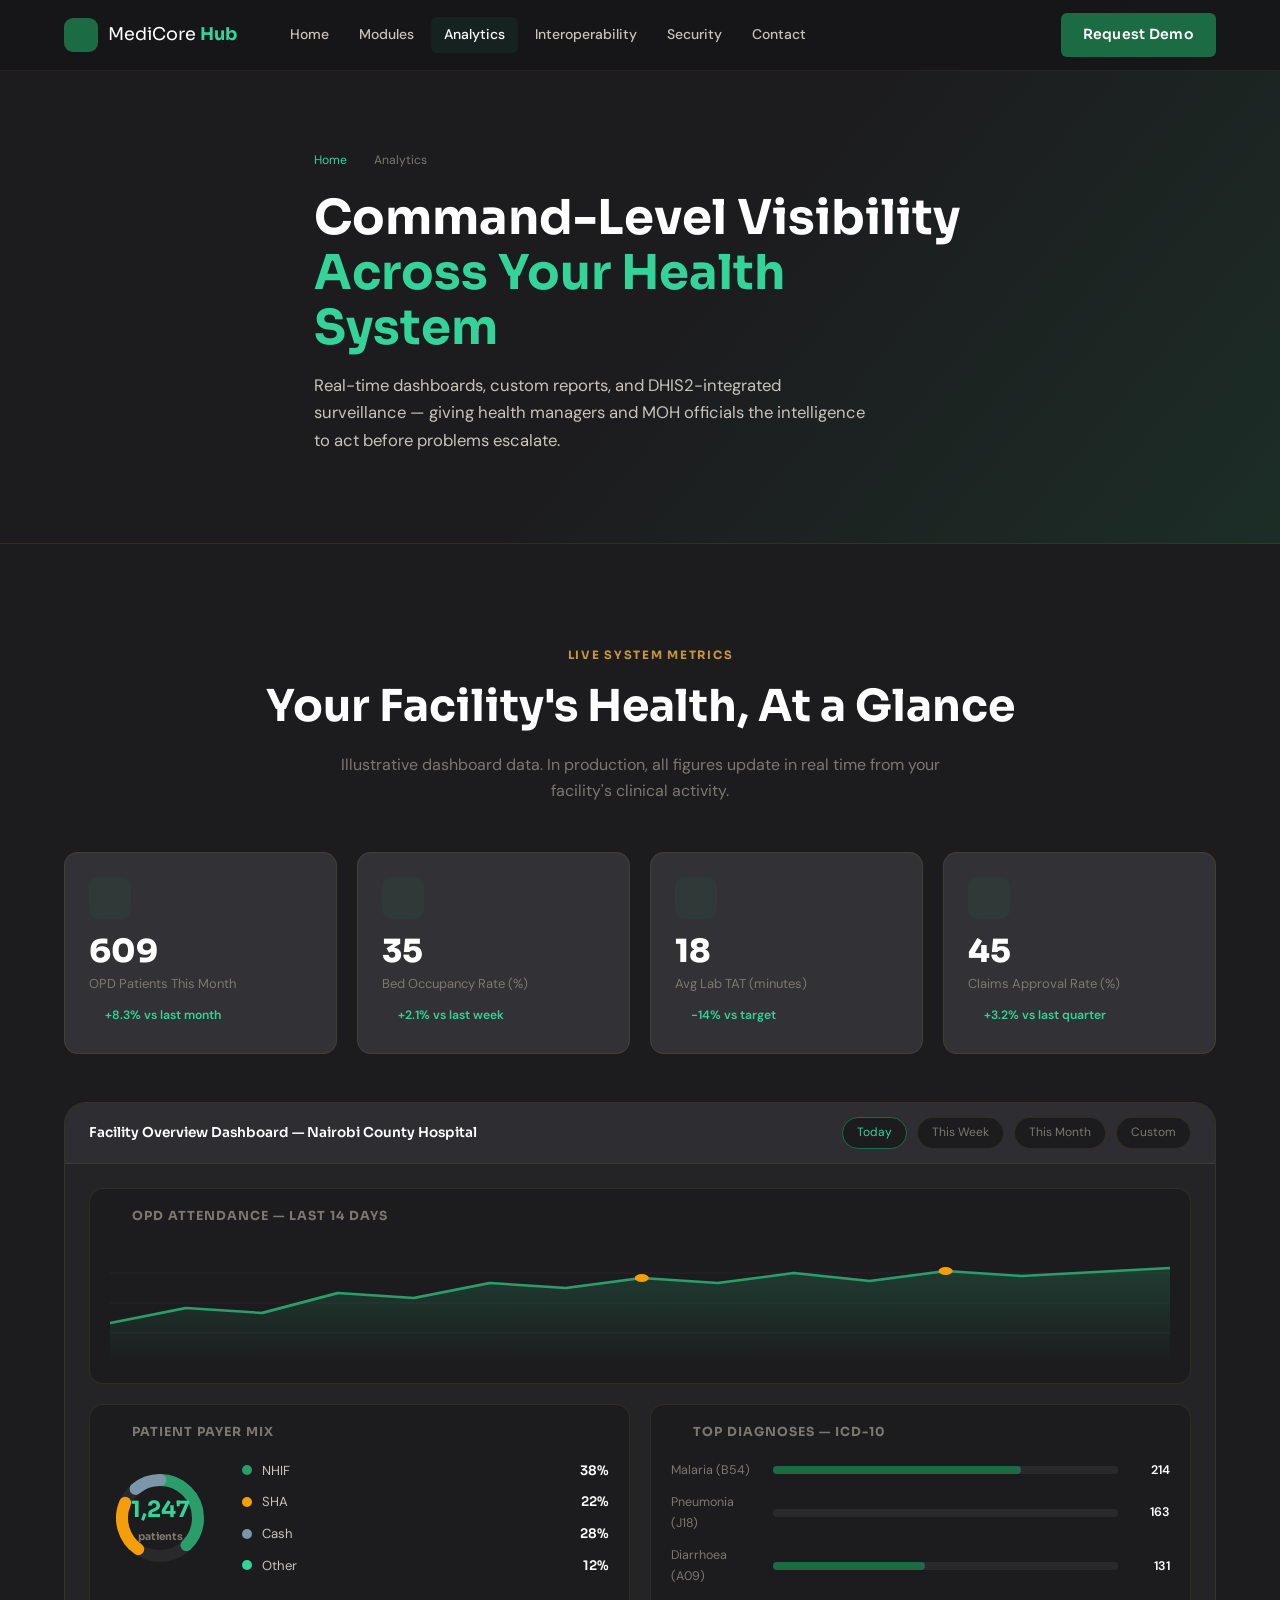
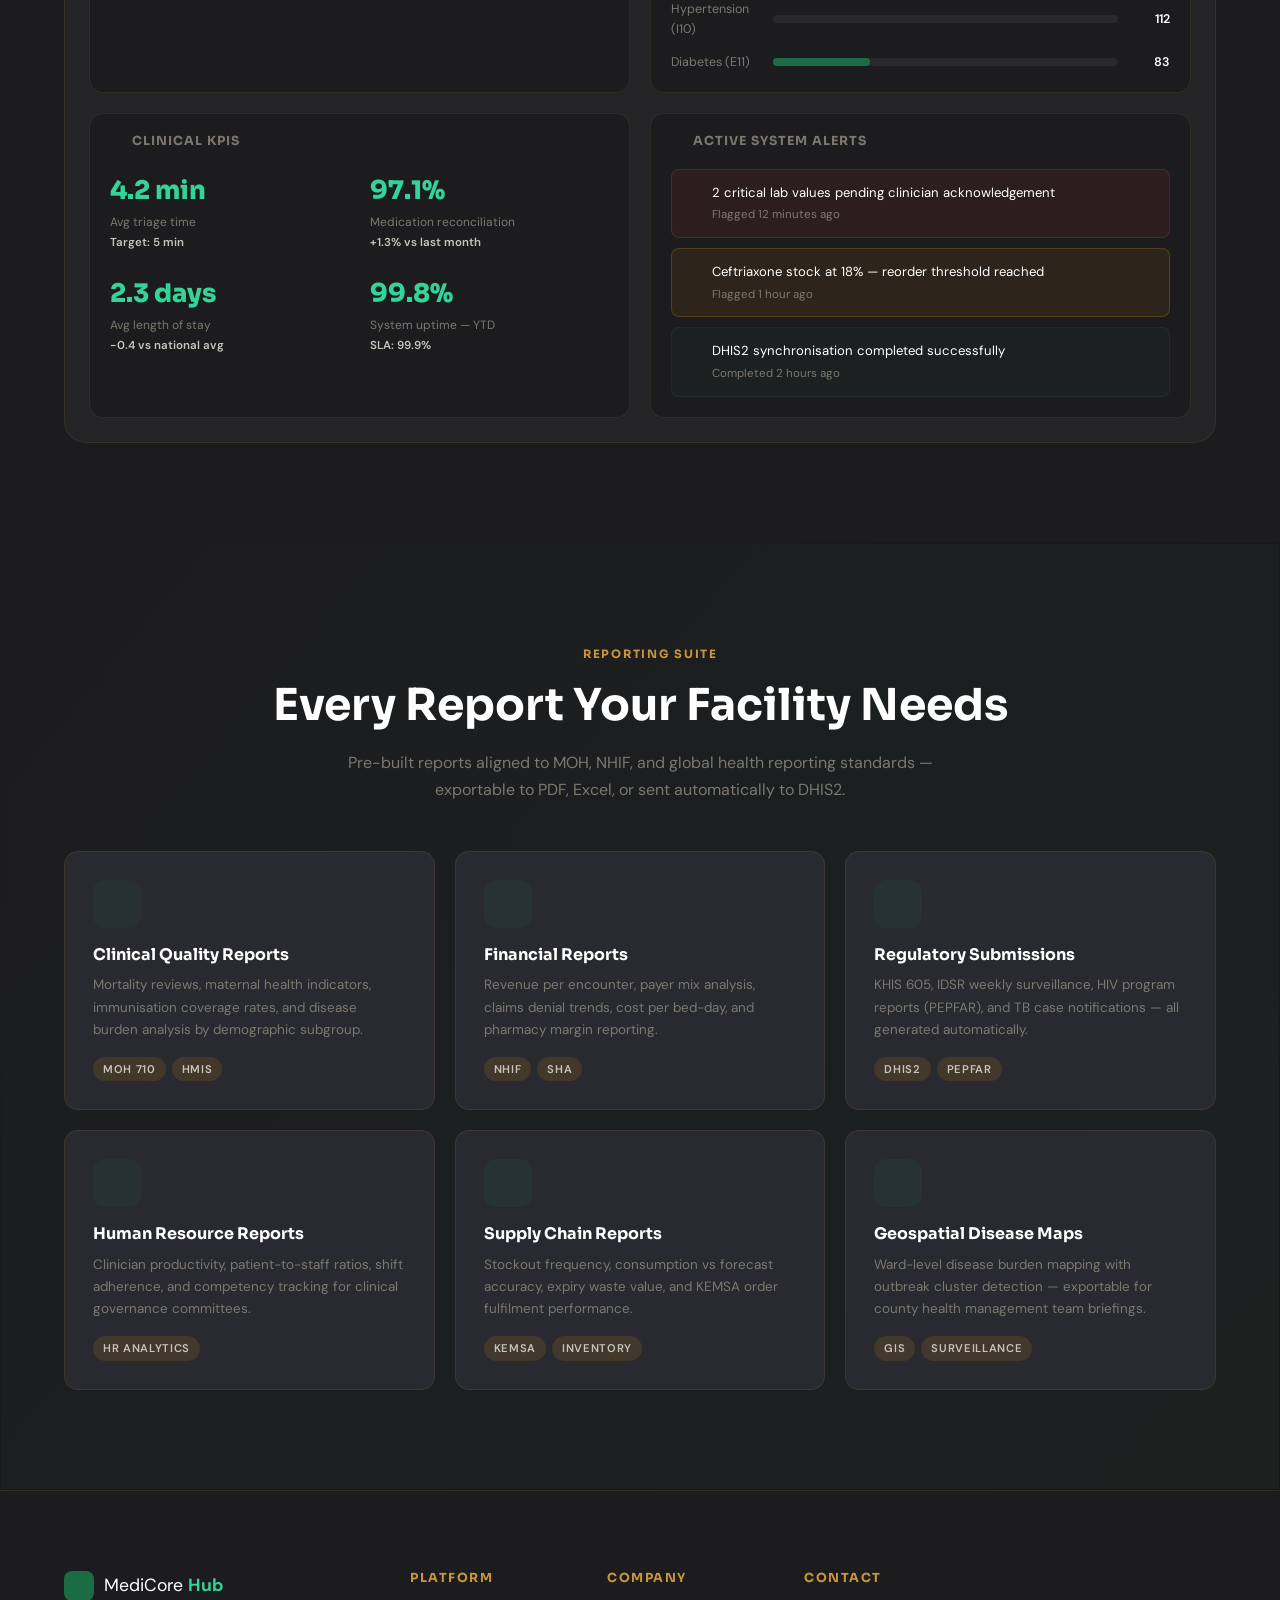
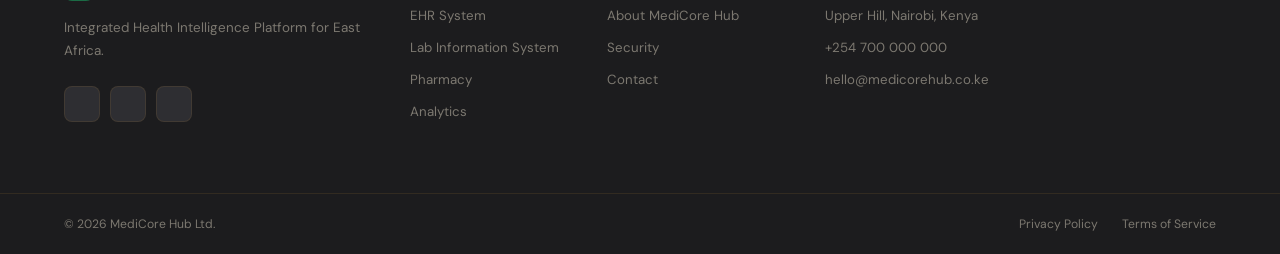
==== commit 000080d5: "Enhance responsiveness" ====
--- a/pages/analytics.html
+++ b/pages/analytics.html
@@ -4,6 +4,8 @@
   <meta charset="UTF-8" />
   <meta name="viewport" content="width=device-width, initial-scale=1.0" />
   <title>Analytics &amp; Reporting — MediCore Hub</title>
+  <link rel="manifest" href="../manifest.json" />
+  <meta name="theme-color" content="#0284C7" />
   <link rel="icon" type="image/svg+xml" href="../favicon.svg" />
   <link rel="stylesheet" href="../css/main.css" />
   <link rel="preconnect" href="https://fonts.googleapis.com" />
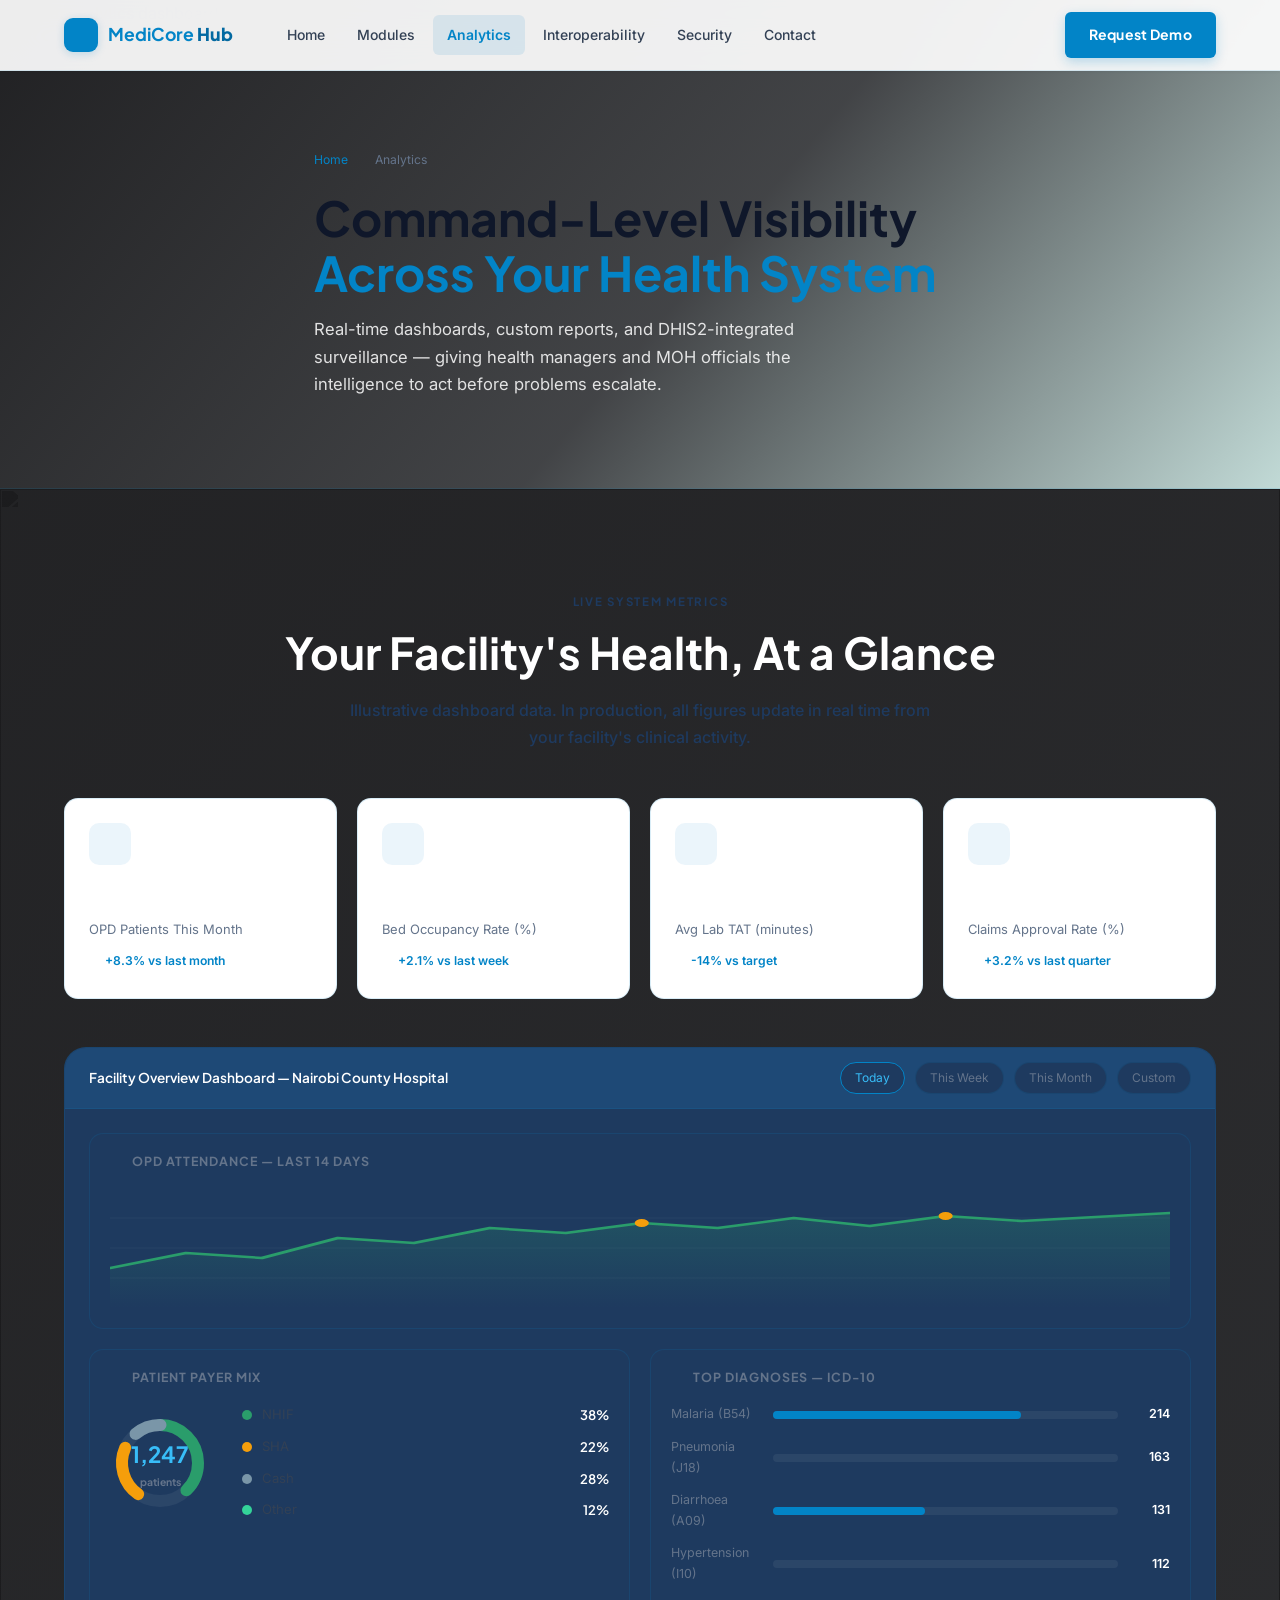
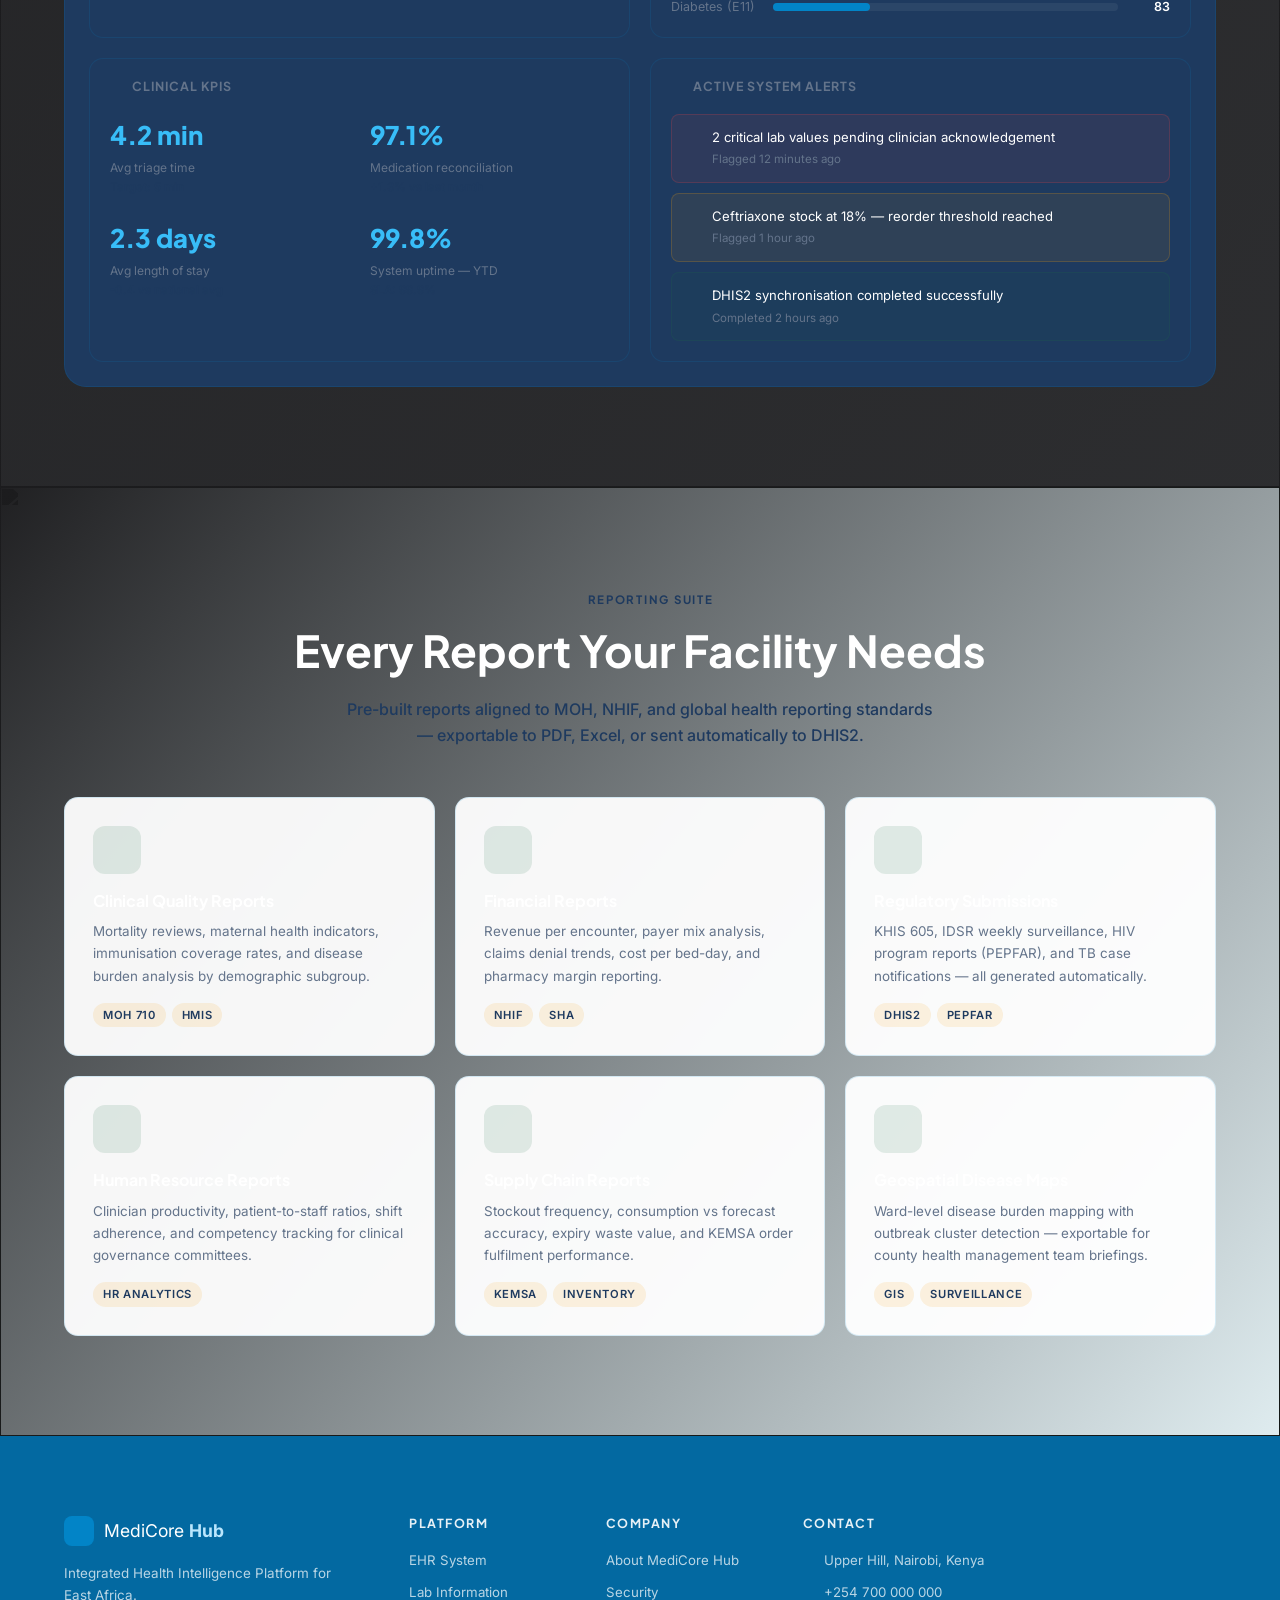
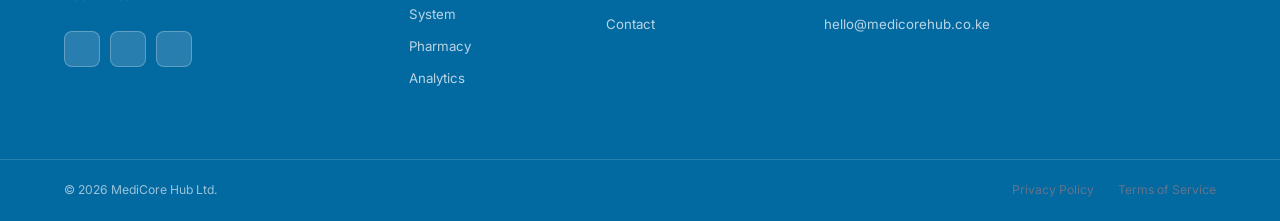
==== commit 7c48f609: "User's integrations" ====
--- a/pages/analytics.html
+++ b/pages/analytics.html
@@ -9,7 +9,7 @@
   <link rel="icon" type="image/svg+xml" href="../favicon.svg" />
   <link rel="stylesheet" href="../css/main.css" />
   <link rel="preconnect" href="https://fonts.googleapis.com" />
-  <link href="https://fonts.googleapis.com/css2?family=Sora:wght@300;400;500;600;700;800&family=DM+Sans:ital,wght@0,300;0,400;0,500;1,300&display=swap" rel="stylesheet" />
+  <link href="https://fonts.googleapis.com/css2?family=Plus+Jakarta+Sans:wght@400;500;600;700;800&family=Inter:wght@400;500;600&display=swap" rel="stylesheet" />
   <script src="https://unpkg.com/lucide@latest/dist/umd/lucide.js"></script>
   <style>
     .dashboard-preview {
@@ -30,7 +30,7 @@
       gap: 12px;
     }
     .dash-title {
-      font-family: 'Sora', sans-serif;
+      font-family: 'Plus Jakarta Sans', sans-serif;
       font-size: 0.85rem;
       font-weight: 600;
       color: var(--white);
@@ -56,7 +56,7 @@
       padding: 20px;
     }
     .dash-panel h4 {
-      font-family: 'Sora', sans-serif;
+      font-family: 'Plus Jakarta Sans', sans-serif;
       font-size: 0.78rem;
       text-transform: uppercase;
       letter-spacing: 0.08em;
@@ -77,14 +77,14 @@
     .donut-large-val {
       position: absolute; inset: 0;
       display: flex; flex-direction: column; align-items: center; justify-content: center;
-      font-family: 'Sora', sans-serif; font-weight: 700;
+      font-family: 'Plus Jakarta Sans', sans-serif; font-weight: 700;
     }
     .donut-large-val span:first-child { font-size: 1.4rem; color: var(--green-bright); }
     .donut-large-val span:last-child { font-size: 0.65rem; color: var(--text-muted); }
     .donut-legend { display: flex; flex-direction: column; gap: 10px; flex: 1; }
     .legend-item { display: flex; align-items: center; gap: 10px; font-size: 0.82rem; color: var(--text-body); }
     .legend-dot { width: 10px; height: 10px; border-radius: 50%; flex-shrink: 0; }
-    .legend-pct { margin-left: auto; font-weight: 600; color: var(--white); font-family: 'Sora', sans-serif; }
+    .legend-pct { margin-left: auto; font-weight: 600; color: var(--white); font-family: 'Plus Jakarta Sans', sans-serif; }
     /* Bar chart horizontal */
     .h-bars { display: flex; flex-direction: column; gap: 12px; }
     .h-bar-item { display: flex; align-items: center; gap: 12px; font-size: 0.78rem; color: var(--text-muted); }
@@ -95,7 +95,7 @@
     /* KPI row */
     .kpi-row { display: flex; gap: 20px; flex-wrap: wrap; }
     .kpi-item { flex: 1; min-width: 100px; }
-    .kpi-item .kpi-val { font-family: 'Sora', sans-serif; font-size: 1.6rem; font-weight: 800; color: var(--green-bright); }
+    .kpi-item .kpi-val { font-family: 'Plus Jakarta Sans', sans-serif; font-size: 1.6rem; font-weight: 800; color: var(--green-bright); }
     .kpi-item .kpi-sub { font-size: 0.75rem; color: var(--text-muted); margin-top: 2px; }
     .kpi-item .kpi-delta { font-size: 0.72rem; color: var(--amber); font-weight: 600; }
     /* Alert list */
--- a/css/main.css
+++ b/css/main.css
@@ -1,47 +1,55 @@
 /* ============================================================
-   MediCore Hub — Main Stylesheet (v2)
-   Theme: Charcoal + Forest Green + Gold — Professional Health IT
-   Font: Sora (headings) + DM Sans (body)
+   MediCore Hub — Main Stylesheet (v3)
+   Theme: Sky Blue + White — Clean, Clinical, Trustworthy
+   Font: Plus Jakarta Sans (headings) + Inter (body)
    ============================================================ */
 
 :root {
-  /* Core palette — warm charcoal, no blue */
-  --charcoal:       #1C1C1E;
-  --charcoal-mid:   #242426;
-  --charcoal-light: #2E2E32;
-  --charcoal-card:  #323236;
-
-  /* Forest green — authoritative, clinical, trustworthy */
-  --green:          #1B6B45;
-  --green-light:    #2A9D6B;
-  --green-bright:   #34D399;
-  --green-dark:     #145235;
-  --green-mist:     rgba(27,107,69,0.12);
-
-  /* Gold accent — precision, quality */
-  --gold:           #C8963C;
-  --gold-light:     #E6B563;
-  --gold-pale:      #F5D99A;
-  --gold-dark:      #A07328;
+  /* Sky blue — primary brand */
+  --sky:            #0284C7;
+  --sky-dark:       #0369A1;
+  --sky-light:      #0EA5E9;
+  --sky-bright:     #38BDF8;
+  --sky-pale:       #E0F2FE;
+  --sky-mist:       rgba(2,132,199,0.10);
+
+  /* Charcoal aliases kept for compatibility */
+  --charcoal:       #1E3A5F;
+  --charcoal-mid:   #1E3A5F;
+  --charcoal-light: #1E4976;
+  --charcoal-card:  #1E4976;
+
+  /* Green → sky remaps */
+  --green:          #0284C7;
+  --green-light:    #0EA5E9;
+  --green-bright:   #38BDF8;
+  --green-dark:     #0369A1;
+  --green-mist:     rgba(2,132,199,0.10);
+
+  /* Gold → sky-accent remaps */
+  --gold:           #0EA5E9;
+  --gold-light:     #38BDF8;
+  --gold-pale:      #E0F2FE;
+  --gold-dark:      #0284C7;
 
   /* Neutrals */
   --white:          #FFFFFF;
-  --off-white:      #F7F5F0;
-  --text-body:      #C8C4BC;
-  --text-muted:     #7C7870;
-  --border:         rgba(200,150,60,0.12);
-  --border-green:   rgba(27,107,69,0.2);
-
-  /* Glass / card */
-  --card-bg:        rgba(44,44,50,0.9);
-  --glass:          rgba(28,28,30,0.8);
+  --off-white:      #F0F9FF;
+  --text-body:      #334155;
+  --text-muted:     #64748B;
+  --border:         rgba(2,132,199,0.15);
+  --border-green:   rgba(2,132,199,0.20);
+
+  /* Glass / card — now light */
+  --card-bg:        rgba(255,255,255,0.95);
+  --glass:          rgba(240,249,255,0.92);
 
   --radius-sm:  6px;
   --radius-md:  14px;
   --radius-lg:  22px;
-  --shadow-sm:  0 2px 12px rgba(0,0,0,0.3);
-  --shadow-md:  0 8px 32px rgba(0,0,0,0.45);
-  --shadow-lg:  0 24px 64px rgba(0,0,0,0.6);
+  --shadow-sm:  0 2px 12px rgba(2,132,199,0.10);
+  --shadow-md:  0 8px 32px rgba(2,132,199,0.15);
+  --shadow-lg:  0 24px 64px rgba(2,132,199,0.20);
   --transition: 0.3s cubic-bezier(0.4,0,0.2,1);
 }
 
@@ -49,11 +57,11 @@
 *, *::before, *::after { box-sizing: border-box; margin: 0; padding: 0; }
 html { scroll-behavior: smooth; }
 body {
-  font-family: 'DM Sans', sans-serif;
+  font-family: 'Inter', sans-serif;
   font-size: 16px;
   line-height: 1.65;
-  color: var(--text-body);
-  background: var(--charcoal);
+  color: #1E3A5F;
+  background: #F0F9FF;
   overflow-x: hidden;
 }
 a { color: inherit; text-decoration: none; }
@@ -62,12 +70,12 @@
 
 /* ---- TYPOGRAPHY ---- */
 h1, h2, h3, h4 {
-  font-family: 'Sora', sans-serif;
+  font-family: 'Plus Jakarta Sans', sans-serif;
   font-weight: 700;
   line-height: 1.15;
-  color: var(--white);
-}
-em { font-style: normal; color: var(--green-bright); }
+  color: #0F172A;
+}
+em { font-style: normal; color: var(--sky); }
 
 /* ---- CONTAINER ---- */
 .container { max-width: 1200px; margin: 0 auto; padding: 0 24px; }
@@ -75,48 +83,57 @@
 /* ---- BUTTONS ---- */
 .btn-primary {
   display: inline-flex; align-items: center; gap: 8px;
-  background: var(--green);
+  background: var(--sky);
   color: var(--white);
-  font-family: 'Sora', sans-serif;
-  font-weight: 600; font-size: 0.875rem;
-  padding: 10px 22px;
+  font-family: 'Plus Jakarta Sans', sans-serif;
+  font-weight: 700; font-size: 0.875rem;
+  padding: 11px 24px;
   border-radius: var(--radius-sm);
   border: none; cursor: pointer;
-  transition: background var(--transition), transform var(--transition), box-shadow var(--transition);
+  box-shadow: 0 4px 12px rgba(2,132,199,0.25);
+  transition: all 0.25s cubic-bezier(0.4,0,0.2,1);
   letter-spacing: 0.02em;
 }
 .btn-primary:hover {
-  background: var(--green-light);
+  background: var(--sky-dark, #0369A1);
   transform: translateY(-2px);
-  box-shadow: 0 8px 24px rgba(27,107,69,0.4);
+  box-shadow: 0 8px 24px rgba(2,132,199,0.35);
+}
+.btn-primary:active {
+  transform: translateY(0);
+  box-shadow: 0 2px 8px rgba(2,132,199,0.2);
 }
 .btn-primary.large { font-size: 1rem; padding: 14px 30px; }
 
 .btn-ghost {
   display: inline-flex; align-items: center; gap: 8px;
   background: transparent; color: var(--white);
-  font-family: 'Sora', sans-serif; font-weight: 500; font-size: 0.875rem;
-  padding: 10px 22px; border-radius: var(--radius-sm);
-  border: 1px solid rgba(255,255,255,0.2); cursor: pointer;
-  transition: border-color var(--transition), background var(--transition);
-}
-.btn-ghost:hover { border-color: var(--green-bright); background: rgba(52,211,153,0.08); }
+  font-family: 'Plus Jakarta Sans', sans-serif; font-weight: 600; font-size: 0.875rem;
+  padding: 11px 24px; border-radius: var(--radius-sm);
+  border: 1.5px solid rgba(255,255,255,0.3); cursor: pointer;
+  transition: all 0.25s cubic-bezier(0.4,0,0.2,1);
+}
+.btn-ghost:hover { 
+  border-color: rgba(255,255,255,0.6);
+  background: rgba(255,255,255,0.1);
+  box-shadow: 0 4px 12px rgba(0,0,0,0.1);
+}
 .btn-ghost.large { font-size: 1rem; padding: 14px 30px; }
 
 .btn-outline {
   display: inline-flex; align-items: center; gap: 8px;
-  background: transparent; color: var(--green-bright);
-  font-family: 'Sora', sans-serif; font-weight: 600; font-size: 0.875rem;
+  background: transparent; color: var(--sky);
+  font-family: 'Plus Jakarta Sans', sans-serif; font-weight: 600; font-size: 0.875rem;
   padding: 11px 24px; border-radius: var(--radius-sm);
-  border: 1.5px solid var(--green); cursor: pointer;
+  border: 1.5px solid var(--sky); cursor: pointer;
   transition: background var(--transition), color var(--transition);
 }
-.btn-outline:hover { background: var(--green); color: var(--white); }
+.btn-outline:hover { background: var(--sky); color: var(--white); }
 
 .btn-gold {
   display: inline-flex; align-items: center; gap: 8px;
-  background: var(--gold); color: var(--charcoal);
-  font-family: 'Sora', sans-serif; font-weight: 700; font-size: 0.875rem;
+  background: var(--sky); color: var(--white);
+  font-family: 'Plus Jakarta Sans', sans-serif; font-weight: 700; font-size: 0.875rem;
   padding: 10px 22px; border-radius: var(--radius-sm);
   border: none; cursor: pointer;
   transition: background var(--transition), transform var(--transition);
@@ -127,7 +144,7 @@
 .btn-ghost-white {
   display: inline-flex; align-items: center; gap: 8px;
   background: rgba(255,255,255,0.08); color: var(--white);
-  font-family: 'Sora', sans-serif; font-weight: 600; font-size: 1rem;
+  font-family: 'Plus Jakarta Sans', sans-serif; font-weight: 600; font-size: 1rem;
   padding: 14px 30px; border-radius: var(--radius-sm);
   border: 1.5px solid rgba(255,255,255,0.3); cursor: pointer;
   transition: background var(--transition), border-color var(--transition);
@@ -139,18 +156,27 @@
 .section { padding: 100px 0; }
 .section-eyebrow {
   display: inline-flex; align-items: center; gap: 8px;
-  font-family: 'Sora', sans-serif;
+  font-family: 'Plus Jakarta Sans', sans-serif;
   font-size: 0.72rem; font-weight: 700;
   text-transform: uppercase; letter-spacing: 0.15em;
-  color: var(--gold); margin-bottom: 16px;
-}
-.section-eyebrow.light { color: var(--gold-light); }
+  color: var(--sky-600); margin-bottom: 16px;
+}
+.section-eyebrow.light { color: rgba(255,255,255,0.8); }
 .section-eyebrow i { width: 13px; height: 13px; }
-.section-title { font-size: clamp(1.75rem, 3.5vw, 2.75rem); margin-bottom: 20px; }
+.section-title { 
+  font-size: clamp(1.75rem, 3.5vw, 2.75rem);
+  margin-bottom: 20px;
+  color: var(--gray-900);
+}
 .section-title.light { color: var(--white); }
-.section-body { color: var(--text-body); max-width: 560px; margin-bottom: 16px; }
+.section-body { color: #1E3A5F; max-width: 560px; margin-bottom: 16px; }
 .section-body.light { color: rgba(255,255,255,0.8); }
-.section-sub { color: var(--text-muted); max-width: 600px; margin: 0 auto 48px; text-align: center; }
+.section-sub { 
+  color: var(--gray-700);
+  max-width: 600px; margin: 0 auto 48px; text-align: center;
+  font-weight: 500;
+}
+.section-sub.light { color: rgba(255,255,255,0.75); }
 .section-header.centered { text-align: center; }
 .section-header.centered .section-eyebrow { display: inline-flex; }
 .center-cta { text-align: center; margin-top: 48px; }
@@ -180,7 +206,7 @@
 .mission-section .img-section-bg-overlay {
   background: linear-gradient(
     130deg,
-    rgba(28,28,30,0.97) 0%,
+    rgba(2,105,161,0.97) 0%,
     rgba(28,28,30,0.85) 50%,
     rgba(27,107,69,0.18) 100%
   );
@@ -192,7 +218,7 @@
     135deg,
     rgba(20,82,53,0.97) 0%,
     rgba(28,28,30,0.92) 55%,
-    rgba(28,28,30,0.97) 100%
+    rgba(2,105,161,0.97) 100%
   );
 }
 
@@ -200,7 +226,7 @@
 .modules-preview .img-section-bg-overlay {
   background: linear-gradient(
     180deg,
-    rgba(28,28,30,0.97) 0%,
+    rgba(2,105,161,0.97) 0%,
     rgba(36,36,38,0.92) 100%
   );
 }
@@ -214,54 +240,69 @@
 .interop-section .img-section-bg-overlay {
   background: linear-gradient(
     135deg,
-    rgba(27,107,69,0.15) 0%,
-    rgba(28,28,30,0.96) 50%,
-    rgba(200,150,60,0.06) 100%
+    rgba(2,132,199,0.2) 0%,
+    rgba(28,28,30,0.82) 50%,
+    rgba(2,132,199,0.15) 100%
   );
 }
+
+.interop-section .section-title { color: var(--white) !important; }
+.interop-section .section-eyebrow { color: rgba(255,255,255,0.85) !important; }
+.interop-section .section-sub { color: rgba(255,255,255,0.8) !important; }
+
+/* Testimonials overlay — already dark, ensure text is readable */
+.testimonials-section .section-title { color: var(--white) !important; }
+.testimonials-section .section-eyebrow { color: rgba(255,255,255,0.85) !important; }
 
 /* ============================
    NAVIGATION
    ============================ */
 .nav-header {
   position: fixed; top: 0; left: 0; right: 0; z-index: 1000;
-  background: rgba(22,22,24,0.88);
+  background: rgba(255,255,255,0.92);
   backdrop-filter: blur(20px);
-  border-bottom: 1px solid rgba(200,150,60,0.1);
-  transition: background var(--transition);
-}
-.nav-header.scrolled { background: rgba(22,22,24,0.97); }
+  border-bottom: 1px solid rgba(2,132,199,0.12);
+  box-shadow: 0 1px 3px rgba(0,0,0,0.05);
+  transition: all 0.3s cubic-bezier(0.4,0,0.2,1);
+}
+.nav-header.scrolled { 
+  background: rgba(255,255,255,0.98);
+  box-shadow: 0 4px 12px rgba(2,132,199,0.1);
+}
 .nav-inner {
   max-width: 1200px; margin: 0 auto; padding: 0 24px;
   height: 70px; display: flex; align-items: center; gap: 40px;
 }
 .nav-brand {
   display: flex; align-items: center; gap: 10px;
-  font-family: 'Sora', sans-serif; font-size: 1.1rem;
-  color: var(--white); flex-shrink: 0;
+  font-family: 'Plus Jakarta Sans', sans-serif; font-size: 1.1rem;
+  color: var(--sky); flex-shrink: 0;
+  font-weight: 700;
 }
 .nav-brand .brand-icon {
   width: 34px; height: 34px;
-  background: var(--green);
+  background: var(--sky);
   border-radius: 9px;
   display: flex; align-items: center; justify-content: center;
   color: white;
+  box-shadow: 0 2px 8px rgba(2,132,199,0.2);
 }
 .nav-brand .brand-icon i { width: 18px; height: 18px; }
-.nav-brand strong { color: var(--green-bright); }
+.nav-brand strong { color: var(--sky-dark, #0369A1); font-weight: 800; }
 .nav-links { display: flex; align-items: center; gap: 4px; flex: 1; }
 .nav-link {
-  font-family: 'DM Sans', sans-serif; font-size: 0.875rem; font-weight: 500;
-  color: var(--text-body); padding: 6px 13px;
+  font-family: 'Inter', sans-serif; font-size: 0.875rem; font-weight: 500;
+  color: #334155; padding: 8px 14px;
   border-radius: var(--radius-sm);
-  transition: color var(--transition), background var(--transition);
+  transition: all 0.25s cubic-bezier(0.4,0,0.2,1);
 }
 .nav-link:hover, .nav-link.active {
-  color: var(--white);
-  background: rgba(27,107,69,0.15);
-}
-.nav-toggle { display: none; background: none; border: none; color: white; cursor: pointer; }
-.mobile-menu { display: none; }
+  color: var(--sky);
+  background: rgba(2,132,199,0.1);
+  font-weight: 600;
+}
+.nav-toggle { display: none; background: none; border: none; color: var(--sky); cursor: pointer; font-size: 1.4rem; }
+.mobile-menu { display: none; background: var(--white); border-top: 1px solid var(--border); }
 
 /* ============================
    HERO
@@ -272,14 +313,14 @@
   padding: 130px 0 80px; overflow: hidden;
 }
 .hero-bg { position: absolute; inset: 0; }
-.hero-img { width: 100%; height: 100%; object-fit: cover; filter: brightness(0.28) saturate(0.7); }
+.hero-img { width: 100%; height: 100%; object-fit: cover; object-position: center; filter: brightness(0.35) saturate(0.65); }
 .hero-overlay {
   position: absolute; inset: 0;
   background: linear-gradient(
     125deg,
-    rgba(28,28,30,0.97) 0%,
-    rgba(28,28,30,0.80) 50%,
-    rgba(27,107,69,0.25) 100%
+    rgba(2,105,161,0.88) 0%,
+    rgba(2,132,199,0.80) 50%,
+    rgba(14,165,233,0.65) 100%
   );
 }
 .hero-grain {
@@ -288,31 +329,23 @@
   background-image: url("data:image/svg+xml,%3Csvg viewBox='0 0 256 256' xmlns='http://www.w3.org/2000/svg'%3E%3Cfilter id='noise'%3E%3CfeTurbulence type='fractalNoise' baseFrequency='0.9' numOctaves='4' stitchTiles='stitch'/%3E%3C/filter%3E%3Crect width='100%25' height='100%25' filter='url(%23noise)'/%3E%3C/svg%3E");
   pointer-events: none;
 }
-.hero-content { position: relative; z-index: 2; max-width: 760px; }
-.hero-badge {
-  display: inline-flex; align-items: center; gap: 8px;
-  background: rgba(27,107,69,0.15);
-  border: 1px solid rgba(52,211,153,0.25);
-  color: var(--green-bright);
-  font-size: 0.76rem; font-weight: 600;
-  padding: 6px 16px; border-radius: 100px;
-  margin-bottom: 28px; letter-spacing: 0.04em;
-  text-transform: uppercase;
-}
-.hero-badge i { width: 12px; height: 12px; }
+.hero-content { position: relative; z-index: 2; max-width: 760px; margin-top: 20px; }
+
 .hero-title {
   font-size: clamp(2.6rem, 6vw, 4.6rem); line-height: 1.04;
   color: var(--white); margin-bottom: 24px;
+  text-shadow: 0 2px 12px rgba(0,0,0,0.3);
   animation: fadeUp 0.85s ease both;
 }
 .hero-title em {
-  background: linear-gradient(95deg, var(--green-bright) 0%, var(--gold-light) 100%);
+  background: linear-gradient(95deg, var(--sky-light) 0%, var(--sky-bright) 100%);
   -webkit-background-clip: text; -webkit-text-fill-color: transparent;
   background-clip: text;
 }
 .hero-sub {
-  font-size: 1.1rem; color: rgba(255,255,255,0.7);
+  font-size: 1.1rem; color: rgba(255,255,255,0.85);
   max-width: 580px; margin-bottom: 38px; line-height: 1.75;
+  text-shadow: 0 1px 8px rgba(0,0,0,0.25);
   animation: fadeUp 0.85s 0.12s ease both;
 }
 .hero-actions {
@@ -322,8 +355,8 @@
 }
 .hero-stats {
   display: flex; align-items: stretch; flex-wrap: wrap;
-  background: rgba(28,28,30,0.7);
-  border: 1px solid rgba(200,150,60,0.15);
+  background: rgba(255,255,255,0.15);
+  border: 1px solid rgba(255,255,255,0.25);
   border-radius: var(--radius-md);
   overflow: hidden; backdrop-filter: blur(12px);
   animation: fadeUp 0.85s 0.36s ease both;
@@ -333,12 +366,12 @@
   padding: 22px 36px;
 }
 .stat-num {
-  font-family: 'Sora', sans-serif; font-size: 1.9rem;
-  font-weight: 800; color: var(--green-bright); line-height: 1;
-}
-.stat-unit { font-family: 'Sora', sans-serif; font-weight: 700; font-size: 1.2rem; color: var(--gold); }
-.stat-label { font-size: 0.74rem; color: var(--text-muted); margin-top: 5px; text-align: center; }
-.stat-divider { width: 1px; background: rgba(200,150,60,0.1); align-self: stretch; }
+  font-family: 'Plus Jakarta Sans', sans-serif; font-size: 1.9rem;
+  font-weight: 800; color: var(--sky-light); line-height: 1;
+}
+.stat-unit { font-family: 'Plus Jakarta Sans', sans-serif; font-weight: 700; font-size: 1.2rem; color: #BAE6FD; }
+.stat-label { font-size: 0.74rem; color: rgba(255,255,255,0.75); margin-top: 5px; text-align: center; }
+.stat-divider { width: 1px; background: rgba(255,255,255,0.15); align-self: stretch; }
 .hero-scroll-cue {
   position: absolute; bottom: 32px; left: 50%; transform: translateX(-50%);
   color: rgba(255,255,255,0.25); animation: bounce 2s infinite;
@@ -358,7 +391,7 @@
    MARQUEE
    ============================ */
 .marquee-strip {
-  background: var(--green-dark);
+  background: #0369A1;
   overflow: hidden; padding: 13px 0;
   border-top: 1px solid rgba(255,255,255,0.08);
   border-bottom: 1px solid rgba(255,255,255,0.08);
@@ -370,7 +403,7 @@
 }
 .marquee-track span {
   display: inline-flex; align-items: center; gap: 8px;
-  font-family: 'Sora', sans-serif; font-size: 0.76rem;
+  font-family: 'Plus Jakarta Sans', sans-serif; font-size: 0.76rem;
   font-weight: 700; color: rgba(255,255,255,0.88);
   letter-spacing: 0.06em; white-space: nowrap;
   text-transform: uppercase;
@@ -384,7 +417,7 @@
 /* ============================
    MISSION SECTION
    ============================ */
-.mission-section { background: var(--charcoal-mid); }
+.mission-section { background: #F0F9FF; }
 .mission-grid {
   display: grid; grid-template-columns: 1fr 1fr;
   gap: 80px; align-items: center;
@@ -398,16 +431,16 @@
 .img-accent {
   position: absolute; bottom: -28px; right: -28px;
   width: 46%; border-radius: var(--radius-md);
-  border: 4px solid var(--charcoal-mid);
+  border: 4px solid #E0F2FE;
   box-shadow: var(--shadow-md);
   aspect-ratio: 1/1; object-fit: cover;
 }
 .image-badge {
   position: absolute; top: 28px; right: -22px;
-  background: var(--gold); color: var(--charcoal);
+  background: var(--sky); color: var(--white);
   padding: 12px 18px; border-radius: var(--radius-md);
   display: flex; align-items: center; gap: 10px;
-  font-family: 'Sora', sans-serif; font-weight: 700; font-size: 0.82rem;
+  font-family: 'Plus Jakarta Sans', sans-serif; font-weight: 700; font-size: 0.82rem;
   line-height: 1.3; box-shadow: var(--shadow-md);
 }
 .image-badge i { width: 20px; height: 20px; flex-shrink: 0; }
@@ -415,25 +448,25 @@
 .pillar {
   display: flex; align-items: flex-start; gap: 16px;
   padding: 16px 18px;
-  background: var(--charcoal);
+  background: #F0F9FF;
   border-radius: var(--radius-md);
   border: 1px solid var(--border);
 }
 .pillar-icon {
   width: 40px; height: 40px; flex-shrink: 0;
-  background: var(--green-mist);
+  background: rgba(2,132,199,0.08);
   border-radius: 10px;
   display: flex; align-items: center; justify-content: center;
-  color: var(--green-bright);
+  color: var(--sky);
 }
 .pillar-icon i { width: 18px; height: 18px; }
 .pillar strong { display: block; color: var(--white); font-size: 0.9rem; margin-bottom: 3px; }
-.pillar p { font-size: 0.84rem; color: var(--text-muted); margin: 0; }
+.pillar p { font-size: 0.84rem; color: #64748B; margin: 0; }
 
 /* ============================
    MODULES GRID
    ============================ */
-.modules-preview { background: var(--charcoal); }
+.modules-preview { background: #F0F9FF; }
 .modules-grid {
   display: grid;
   grid-template-columns: repeat(4, 1fr);
@@ -441,7 +474,7 @@
 }
 .module-card {
   display: flex; flex-direction: column;
-  background: var(--charcoal-card);
+  background: var(--white);
   border: 1px solid rgba(200,150,60,0.08);
   border-radius: var(--radius-md);
   overflow: hidden; padding: 24px;
@@ -449,7 +482,7 @@
   cursor: pointer;
 }
 .module-card:hover {
-  border-color: var(--green-light);
+  border-color: var(--sky-light, #0EA5E9);
   transform: translateY(-5px);
   box-shadow: 0 16px 48px rgba(27,107,69,0.2);
 }
@@ -470,17 +503,17 @@
 }
 .module-icon {
   width: 44px; height: 44px;
-  background: var(--green-mist);
+  background: rgba(2,132,199,0.08);
   border-radius: 10px;
   display: flex; align-items: center; justify-content: center;
-  color: var(--green-bright); margin-bottom: 16px;
+  color: var(--sky); margin-bottom: 16px;
 }
 .module-icon i { width: 22px; height: 22px; }
 .module-card h3 { font-size: 0.98rem; color: var(--white); margin-bottom: 10px; line-height: 1.3; }
-.module-card p { font-size: 0.83rem; color: var(--text-muted); flex: 1; line-height: 1.65; }
+.module-card p { font-size: 0.83rem; color: #64748B; flex: 1; line-height: 1.65; }
 .module-cta {
   display: inline-flex; align-items: center; gap: 6px;
-  color: var(--green-bright); font-size: 0.8rem; font-weight: 600;
+  color: var(--sky); font-size: 0.8rem; font-weight: 600;
   margin-top: 16px; transition: gap var(--transition);
 }
 .module-card:hover .module-cta { gap: 10px; }
@@ -496,11 +529,11 @@
   display: flex; align-items: center; gap: 12px;
   font-size: 0.9rem; color: rgba(255,255,255,0.82);
 }
-.analytics-list i { width: 15px; height: 15px; color: var(--green-bright); flex-shrink: 0; }
+.analytics-list i { width: 15px; height: 15px; color: var(--sky); flex-shrink: 0; }
 .analytics-card-stack { display: flex; flex-direction: column; gap: 16px; }
 .a-card {
-  background: rgba(28,28,30,0.7);
-  border: 1px solid var(--border-green);
+  background: rgba(14,165,233,0.75);
+  border: 1px solid #BAE6FD;
   border-radius: var(--radius-md);
   padding: 20px; backdrop-filter: blur(12px);
 }
@@ -508,11 +541,11 @@
 .a-card-head {
   display: flex; justify-content: space-between; align-items: center;
   margin-bottom: 20px;
-  font-size: 0.78rem; color: var(--text-muted);
-  font-family: 'Sora', sans-serif; font-weight: 700;
+  font-size: 0.78rem; color: #64748B;
+  font-family: 'Plus Jakarta Sans', sans-serif; font-weight: 700;
   text-transform: uppercase; letter-spacing: 0.07em;
 }
-.a-card-head i { width: 15px; height: 15px; color: var(--green-bright); }
+.a-card-head i { width: 15px; height: 15px; color: var(--sky); }
 .a-bars { display: flex; align-items: flex-end; gap: 10px; height: 80px; }
 .a-bar {
   flex: 1; background: rgba(27,107,69,0.25);
@@ -520,14 +553,14 @@
   display: flex; flex-direction: column; justify-content: flex-end;
   align-items: center; transition: background 0.3s; position: relative;
 }
-.a-bar:hover { background: var(--green); }
+.a-bar:hover { background: var(--sky); }
 .a-bar.accent { background: rgba(200,150,60,0.25); }
 .a-bar.accent:hover { background: var(--gold); }
-.a-bar span { font-size: 0.58rem; color: var(--text-muted); position: absolute; bottom: -18px; }
+.a-bar span { font-size: 0.58rem; color: #64748B; position: absolute; bottom: -18px; }
 .a-card-foot { margin-top: 24px; }
 .uptick {
   display: inline-flex; align-items: center; gap: 4px;
-  color: var(--green-bright); font-size: 0.78rem; font-weight: 600;
+  color: var(--sky); font-size: 0.78rem; font-weight: 600;
 }
 .uptick i { width: 14px; height: 14px; }
 .a-card.secondary { display: flex; flex-direction: column; align-items: center; text-align: center; }
@@ -536,10 +569,10 @@
 .donut-val {
   position: absolute; inset: 0;
   display: flex; align-items: center; justify-content: center;
-  font-family: 'Sora', sans-serif; font-weight: 700; font-size: 1.1rem; color: var(--gold);
+  font-family: 'Plus Jakarta Sans', sans-serif; font-weight: 700; font-size: 1.1rem; color: var(--gold);
 }
 .a-card.secondary p { font-size: 0.9rem; color: var(--white); font-weight: 600; }
-.a-sub { font-size: 0.76rem; color: var(--text-muted); margin-top: 2px; }
+.a-sub { font-size: 0.76rem; color: #64748B; margin-top: 2px; }
 .a-card.tertiary {
   display: flex; align-items: center; gap: 16px;
   border-color: rgba(200,150,60,0.25);
@@ -547,57 +580,126 @@
 }
 .a-card.tertiary i { width: 22px; height: 22px; color: var(--gold); flex-shrink: 0; }
 .a-card.tertiary strong { color: var(--white); font-size: 0.9rem; }
-.a-card.tertiary p { font-size: 0.79rem; color: var(--text-muted); margin: 0; }
+.a-card.tertiary p { font-size: 0.79rem; color: #64748B; margin: 0; }
 
 /* ============================
    INTEROPERABILITY
    ============================ */
-.interop-section { background: var(--charcoal-mid); }
+.interop-section { background: #F0F9FF; }
 .interop-logos { display: flex; flex-wrap: wrap; justify-content: center; gap: 14px; margin-bottom: 48px; }
 .interop-badge {
-  display: flex; align-items: center; gap: 10px;
-  background: var(--charcoal-card);
-  border: 1px solid var(--border);
+  display: flex; flex-direction: column; align-items: center; justify-content: center; gap: 12px;
+  background: var(--white);
+  border: 2px solid var(--sky-400);
   border-radius: var(--radius-md);
-  padding: 13px 22px;
-  font-family: 'Sora', sans-serif; font-weight: 600; font-size: 0.85rem; color: var(--white);
-  transition: border-color var(--transition), background var(--transition);
-}
-.interop-badge:hover { border-color: var(--green-light); background: var(--green-mist); }
-.interop-badge i { width: 17px; height: 17px; color: var(--green-bright); }
+  padding: 20px 22px;
+  font-family: 'Plus Jakarta Sans', sans-serif; font-weight: 600; font-size: 0.8rem; 
+  color: var(--sky-700);
+  transition: all 0.25s cubic-bezier(0.4,0,0.2,1);
+  box-shadow: 0 2px 8px rgba(2,132,199,0.12);
+  min-width: 110px;
+  text-align: center;
+}
+.interop-badge:hover { 
+  border-color: var(--sky-600);
+  background: rgba(224, 242, 254, 0.6);
+  box-shadow: 0 4px 16px rgba(2,132,199,0.2);
+  transform: translateY(-3px);
+}
+
+.logo-img {
+  width: 48px; height: 48px;
+  object-fit: contain;
+  filter: grayscale(0%) brightness(1);
+  transition: filter 0.25s cubic-bezier(0.4,0,0.2,1);
+}
+
+.logo-svg {
+  width: 52px; height: 52px;
+  flex-shrink: 0;
+  transition: transform 0.25s cubic-bezier(0.4,0,0.2,1);
+}
+
+/* Badge-specific color accents */
+.nhif-badge { border-color: #DC2626; background: rgba(254, 242, 242, 0.5); }
+.nhif-badge i { color: #DC2626; }
+.nhif-badge span { color: #991B1B; font-weight: 700; }
+.nhif-badge:hover { border-color: #991B1B; background: rgba(254, 226, 226, 0.8); }
+
+.khis-badge { border-color: #059669; background: rgba(240, 253, 250, 0.5); }
+.khis-badge i { color: #059669; }
+.khis-badge span { color: #065F46; font-weight: 700; }
+.khis-badge:hover { border-color: #065F46; background: rgba(209, 250, 229, 0.8); }
+
+.openhie-badge { border-color: #7C3AED; background: rgba(250, 245, 255, 0.5); }
+.openhie-badge i { color: #7C3AED; }
+.openhie-badge span { color: #5B21B6; font-weight: 700; }
+.openhie-badge:hover { border-color: #5B21B6; background: rgba(237, 229, 246, 0.8); }
+
+.sha-badge { border-color: #0369A1; background: rgba(240, 249, 255, 0.5); }
+.sha-badge i { color: #0369A1; }
+.sha-badge span { color: #0C4A6E; font-weight: 700; }
+.sha-badge:hover { border-color: #0C4A6E; background: rgba(225, 243, 254, 0.8); }
+
+.snomed-badge { border-color: #2563EB; background: rgba(239, 246, 255, 0.5); }
+.snomed-badge i { color: #2563EB; }
+.snomed-badge span { color: #1E40AF; font-weight: 700; }
+.snomed-badge:hover { border-color: #1E40AF; background: rgba(219, 234, 254, 0.8); }
+
+.kemsa-badge { border-color: #EA580C; background: rgba(254, 245, 235, 0.5); }
+.kemsa-badge i { color: #EA580C; }
+.kemsa-badge span { color: #C2410C; font-weight: 700; }
+.kemsa-badge:hover { border-color: #C2410C; background: rgba(254, 237, 220, 0.8); }
+
+.mpesa-badge { border-color: #16A34A; background: rgba(245, 253, 247, 0.5); }
+.mpesa-badge i { color: #16A34A; }
+.mpesa-badge span { color: #15803D; font-weight: 700; }
+.mpesa-badge:hover { border-color: #15803D; background: rgba(220, 252, 231, 0.8); }
+
+.standard-badge { border-color: #0891B2; background: rgba(240, 252, 254, 0.5); }
+.standard-badge i { color: #0891B2; }
+.standard-badge span { color: #0E7490; font-weight: 700; }
+.standard-badge:hover { border-color: #0E7490; background: rgba(207, 250, 254, 0.8); }
 
 /* ============================
    TESTIMONIALS
    ============================ */
-.testimonials-section { background: var(--charcoal-mid); }
+.testimonials-section { background: #F0F9FF; }
 .testimonials-grid { display: grid; grid-template-columns: repeat(3, 1fr); gap: 24px; }
 .testi-card {
-  background: var(--charcoal-card);
-  border: 1px solid var(--border);
+  background: var(--white);
+  border: 1px solid var(--gray-200);
   border-radius: var(--radius-md); padding: 32px;
-  transition: border-color var(--transition), transform var(--transition);
-}
-.testi-card:hover { border-color: var(--green-light); transform: translateY(-4px); }
+  box-shadow: 0 2px 8px rgba(0,0,0,0.06);
+  transition: all 0.25s cubic-bezier(0.4,0,0.2,1);
+}
+.testi-card:hover { 
+  border-color: var(--sky-light, #0EA5E9);
+  box-shadow: 0 8px 24px rgba(2,132,199,0.15);
+  transform: translateY(-4px); 
+}
 .testi-card.featured-testi {
-  border-color: var(--green);
-  background: rgba(27,107,69,0.08);
-}
-.testi-quote { color: var(--gold); margin-bottom: 16px; }
+  border-color: var(--sky-500);
+  background: linear-gradient(135deg, #E0F2FE 0%, var(--white) 100%);
+  border-width: 2px;
+}
+.testi-quote { color: var(--sky-600); margin-bottom: 16px; }
 .testi-quote i { width: 28px; height: 28px; }
 .testi-text {
-  font-size: 0.9rem; color: rgba(255,255,255,0.82);
-  line-height: 1.78; margin-bottom: 24px; font-style: italic;
+  font-size: 0.95rem; color: var(--gray-800);
+  line-height: 1.8; margin-bottom: 24px; font-style: italic;
+  font-weight: 500;
 }
 .testi-author { display: flex; align-items: center; gap: 14px; }
-.testi-author img { width: 44px; height: 44px; border-radius: 50%; object-fit: cover; border: 2px solid var(--green); }
-.testi-author strong { display: block; color: var(--white); font-size: 0.88rem; }
-.testi-author span { font-size: 0.76rem; color: var(--text-muted); }
+.testi-author img { width: 48px; height: 48px; border-radius: 50%; object-fit: cover; border: 3px solid var(--sky-light, #0EA5E9); }
+.testi-author strong { display: block; color: var(--gray-900); font-size: 0.9rem; margin-bottom: 2px; }
+.testi-author span { font-size: 0.8rem; color: var(--gray-500); font-weight: 500; }
 
 /* ============================
    SECURITY STRIP
    ============================ */
 .security-strip {
-  background: var(--green-dark);
+  background: #0369A1;
   border-top: 1px solid rgba(255,255,255,0.08);
   border-bottom: 1px solid rgba(255,255,255,0.08);
   padding: 38px 0;
@@ -605,7 +707,7 @@
 .security-inner { display: flex; justify-content: space-between; align-items: center; flex-wrap: wrap; gap: 24px; }
 .sec-item { display: flex; align-items: center; gap: 14px; }
 .sec-item i { width: 24px; height: 24px; color: var(--gold-light); flex-shrink: 0; }
-.sec-item strong { display: block; color: var(--white); font-size: 0.88rem; }
+.sec-item strong { display: block; color: #0F172A; font-size: 0.88rem; }
 .sec-item span { font-size: 0.76rem; color: rgba(255,255,255,0.55); }
 
 /* ============================
@@ -616,7 +718,7 @@
 .cta-banner-bg img { width: 100%; height: 100%; object-fit: cover; filter: brightness(0.22) saturate(0.5); }
 .cta-banner-overlay {
   position: absolute; inset: 0;
-  background: linear-gradient(135deg, rgba(20,82,53,0.95) 0%, rgba(28,28,30,0.88) 100%);
+  background: linear-gradient(135deg, rgba(2,105,161,0.96) 0%, rgba(2,132,199,0.88) 100%);
 }
 .cta-banner-content { position: relative; z-index: 2; text-align: center; max-width: 700px; margin: 0 auto; }
 .cta-banner-content h2 { font-size: clamp(1.6rem, 3.5vw, 2.5rem); color: var(--white); margin-bottom: 16px; }
@@ -627,8 +729,8 @@
    FOOTER
    ============================ */
 .footer {
-  background: var(--charcoal);
-  border-top: 1px solid var(--border);
+  background: #0369A1;
+  border-top: none;
   padding-top: 80px;
 }
 .footer-grid {
@@ -638,45 +740,45 @@
 }
 .footer-brand { display: flex; align-items: center; gap: 10px; margin-bottom: 16px; font-size: 1.1rem; color: white; }
 .footer-brand .brand-icon {
-  width: 30px; height: 30px; background: var(--green);
+  width: 30px; height: 30px; background: var(--sky);
   border-radius: 8px; display: flex; align-items: center; justify-content: center;
 }
 .footer-brand .brand-icon i { width: 16px; height: 16px; color: white; }
-.footer-brand strong { color: var(--green-bright); }
-.footer-brand-col p { font-size: 0.84rem; color: var(--text-muted); line-height: 1.7; margin-bottom: 24px; }
+.footer-brand strong { color: #BAE6FD; }
+.footer-brand-col p { font-size: 0.84rem; color: rgba(255,255,255,0.72); line-height: 1.7; margin-bottom: 24px; }
 .footer-social { display: flex; gap: 10px; }
 .footer-social a {
   width: 36px; height: 36px;
-  background: var(--charcoal-light);
-  border: 1px solid var(--border);
+  background: rgba(255,255,255,0.15);
+  border: 1px solid rgba(255,255,255,0.25);
   border-radius: 8px;
   display: flex; align-items: center; justify-content: center;
-  color: var(--text-muted);
+  color: rgba(255,255,255,0.8);
   transition: color var(--transition), border-color var(--transition), background var(--transition);
 }
-.footer-social a:hover { color: var(--green-bright); border-color: var(--green); background: var(--green-mist); }
+.footer-social a:hover { color: #ffffff; border-color: rgba(255,255,255,0.5); background: rgba(255,255,255,0.20); }
 .footer-social i { width: 15px; height: 15px; }
 .footer-links-col h4 {
-  font-family: 'Sora', sans-serif; font-size: 0.78rem; font-weight: 700;
+  font-family: 'Plus Jakarta Sans', sans-serif; font-size: 0.78rem; font-weight: 700;
   text-transform: uppercase; letter-spacing: 0.12em;
-  color: var(--gold); margin-bottom: 20px;
+  color: #BAE6FD; margin-bottom: 20px;
 }
 .footer-links-col a, .footer-links-col p {
   display: flex; align-items: center; gap: 8px;
-  font-size: 0.83rem; color: var(--text-muted);
+  font-size: 0.83rem; color: rgba(255,255,255,0.72);
   margin-bottom: 10px; transition: color var(--transition);
 }
-.footer-links-col a:hover { color: var(--green-bright); }
-.footer-links-col p i { width: 13px; height: 13px; color: var(--green); flex-shrink: 0; }
-.footer-bottom { border-top: 1px solid var(--border); padding: 20px 0; }
+.footer-links-col a:hover { color: #ffffff; }
+.footer-links-col p i { width: 13px; height: 13px; color: rgba(255,255,255,0.6); flex-shrink: 0; }
+.footer-bottom { border-top: 1px solid rgba(255,255,255,0.15); padding: 20px 0; }
 .footer-bottom-inner {
   display: flex; justify-content: space-between; align-items: center;
   flex-wrap: wrap; gap: 12px;
-  font-size: 0.76rem; color: var(--text-muted);
+  font-size: 0.76rem; color: rgba(255,255,255,0.6);
 }
 .footer-legal { display: flex; gap: 24px; }
-.footer-legal a { color: var(--text-muted); transition: color var(--transition); }
-.footer-legal a:hover { color: var(--green-bright); }
+.footer-legal a { color: #64748B; transition: color var(--transition); }
+.footer-legal a:hover { color: var(--sky); }
 
 /* ============================
    PAGE HERO (inner pages)
@@ -703,12 +805,12 @@
 .page-hero-content { position: relative; z-index: 2; max-width: 700px; }
 .breadcrumb {
   display: flex; align-items: center; gap: 8px;
-  font-size: 0.76rem; color: var(--text-muted); margin-bottom: 20px;
-}
-.breadcrumb a { color: var(--green-bright); }
+  font-size: 0.76rem; color: #64748B; margin-bottom: 20px;
+}
+.breadcrumb a { color: var(--sky); }
 .breadcrumb i { width: 11px; height: 11px; }
 .page-hero h1 { font-size: clamp(2rem, 4vw, 3rem); margin-bottom: 16px; }
-.page-hero p { font-size: 1.04rem; color: var(--text-body); max-width: 560px; }
+.page-hero p { font-size: 1.04rem; color: rgba(255,255,255,0.85); max-width: 560px; }
 
 /* ============================
    MODULE DETAIL SECTIONS
@@ -747,27 +849,27 @@
 .module-detail-text .feature-list { display: flex; flex-direction: column; gap: 12px; margin: 24px 0; }
 .module-detail-text .feature-list li {
   display: flex; align-items: flex-start; gap: 12px;
-  font-size: 0.87rem; color: var(--text-body);
-}
-.feature-list i { width: 15px; height: 15px; color: var(--green-bright); flex-shrink: 0; margin-top: 3px; }
+  font-size: 0.87rem; color: #1E3A5F;
+}
+.feature-list i { width: 15px; height: 15px; color: var(--sky); flex-shrink: 0; margin-top: 3px; }
 
 /* ============================
    CONTACT FORM
    ============================ */
-.contact-section { background: var(--charcoal); padding: 80px 0; }
+.contact-section { background: #F0F9FF; padding: 80px 0; }
 .contact-grid { display: grid; grid-template-columns: 1fr 1.5fr; gap: 80px; align-items: start; }
 .contact-info { display: flex; flex-direction: column; gap: 24px; }
 .contact-info-item { display: flex; align-items: flex-start; gap: 16px; }
 .contact-info-icon {
   width: 44px; height: 44px; flex-shrink: 0;
-  background: var(--green-mist); border-radius: 10px;
-  display: flex; align-items: center; justify-content: center; color: var(--green-bright);
+  background: rgba(2,132,199,0.08); border-radius: 10px;
+  display: flex; align-items: center; justify-content: center; color: var(--sky);
 }
 .contact-info-icon i { width: 20px; height: 20px; }
 .contact-info-item strong { display: block; color: var(--white); font-size: 0.9rem; margin-bottom: 4px; }
-.contact-info-item span { font-size: 0.84rem; color: var(--text-muted); }
+.contact-info-item span { font-size: 0.84rem; color: #64748B; }
 .contact-form {
-  background: var(--charcoal-card);
+  background: var(--white);
   border: 1px solid var(--border);
   border-radius: var(--radius-lg); padding: 40px;
 }
@@ -775,22 +877,22 @@
 .form-group { display: flex; flex-direction: column; gap: 7px; margin-bottom: 20px; }
 .form-group label {
   font-size: 0.8rem; font-weight: 600; color: var(--white);
-  font-family: 'Sora', sans-serif;
+  font-family: 'Plus Jakarta Sans', sans-serif;
 }
 .form-group input, .form-group select, .form-group textarea {
-  background: var(--charcoal);
+  background: #F0F9FF;
   border: 1px solid rgba(200,150,60,0.15);
   border-radius: var(--radius-sm);
   color: var(--white);
-  font-family: 'DM Sans', sans-serif; font-size: 0.9rem;
+  font-family: 'Inter', sans-serif; font-size: 0.9rem;
   padding: 12px 16px; outline: none;
   transition: border-color var(--transition), box-shadow var(--transition); width: 100%;
 }
 .form-group input:focus, .form-group select:focus, .form-group textarea:focus {
-  border-color: var(--green);
+  border-color: var(--sky-dark, #0369A1);
   box-shadow: 0 0 0 3px rgba(27,107,69,0.15);
 }
-.form-group select option { background: var(--charcoal-light); }
+.form-group select option { background: #E0F2FE; }
 .form-group textarea { resize: vertical; min-height: 120px; }
 
 /* ============================
@@ -798,23 +900,23 @@
    ============================ */
 .metrics-grid { display: grid; grid-template-columns: repeat(4, 1fr); gap: 20px; margin-bottom: 48px; }
 .metric-card {
-  background: var(--charcoal-card);
+  background: var(--white);
   border: 1px solid var(--border);
   border-radius: var(--radius-md); padding: 24px;
   transition: border-color var(--transition), transform var(--transition);
 }
-.metric-card:hover { border-color: var(--green-light); transform: translateY(-3px); }
+.metric-card:hover { border-color: var(--sky-light, #0EA5E9); transform: translateY(-3px); }
 .metric-card .metric-icon {
-  width: 42px; height: 42px; background: var(--green-mist);
+  width: 42px; height: 42px; background: rgba(2,132,199,0.08);
   border-radius: 10px; display: flex; align-items: center; justify-content: center;
-  color: var(--green-bright); margin-bottom: 16px;
+  color: var(--sky); margin-bottom: 16px;
 }
 .metric-card .metric-icon i { width: 20px; height: 20px; }
-.metric-card .metric-val { font-family: 'Sora', sans-serif; font-weight: 800; font-size: 2rem; color: var(--white); line-height: 1; }
-.metric-card .metric-label { font-size: 0.81rem; color: var(--text-muted); margin-top: 6px; }
+.metric-card .metric-val { font-family: 'Plus Jakarta Sans', sans-serif; font-weight: 800; font-size: 2rem; color: var(--white); line-height: 1; }
+.metric-card .metric-label { font-size: 0.81rem; color: #64748B; margin-top: 6px; }
 .metric-card .metric-delta {
   display: inline-flex; align-items: center; gap: 4px;
-  margin-top: 10px; font-size: 0.76rem; font-weight: 600; color: var(--green-bright);
+  margin-top: 10px; font-size: 0.76rem; font-weight: 600; color: var(--sky);
 }
 .metric-card .metric-delta i { width: 12px; height: 12px; }
 
@@ -823,20 +925,20 @@
    ============================ */
 .security-pillars { display: grid; grid-template-columns: repeat(3, 1fr); gap: 24px; }
 .security-pillar-card {
-  background: var(--charcoal-card);
+  background: var(--white);
   border: 1px solid var(--border);
   border-radius: var(--radius-md); padding: 32px;
   transition: border-color var(--transition), transform var(--transition);
 }
-.security-pillar-card:hover { border-color: var(--green-light); transform: translateY(-4px); }
+.security-pillar-card:hover { border-color: var(--sky-light, #0EA5E9); transform: translateY(-4px); }
 .security-pillar-card .sp-icon {
-  width: 52px; height: 52px; background: var(--green-mist);
+  width: 52px; height: 52px; background: rgba(2,132,199,0.08);
   border-radius: 14px; display: flex; align-items: center; justify-content: center;
-  color: var(--green-bright); margin-bottom: 20px;
+  color: var(--sky); margin-bottom: 20px;
 }
 .security-pillar-card .sp-icon i { width: 26px; height: 26px; }
 .security-pillar-card h3 { font-size: 1.04rem; margin-bottom: 12px; }
-.security-pillar-card p { font-size: 0.84rem; color: var(--text-muted); line-height: 1.7; }
+.security-pillar-card p { font-size: 0.84rem; color: #64748B; line-height: 1.7; }
 
 /* ============================
    RESPONSIVE
@@ -846,27 +948,36 @@
   .module-card.featured { grid-column: span 2; }
   .footer-grid { grid-template-columns: 1fr 1fr 1fr; }
   .footer-brand-col { grid-column: span 3; }
+  .section { padding: 80px 0; }
 }
 @media (max-width: 768px) {
   .section { padding: 60px 0; }
   .nav-links, .nav-header .btn-primary { display: none; }
-  .nav-toggle { display: block; }
+  .nav-toggle { display: flex; align-items: center; justify-content: center; width: 40px; height: 40px; border-radius: var(--radius-sm); }
+  .nav-toggle:hover { background: rgba(2,132,199,0.1); }
   .mobile-menu {
-    display: flex; flex-direction: column; gap: 4px;
-    background: var(--charcoal);
-    padding: 12px 24px 20px;
+    display: flex; flex-direction: column; gap: 6px;
+    background: var(--white);
+    padding: 16px 24px 24px;
     border-top: 1px solid var(--border);
+    max-height: 70vh;
+    overflow-y: auto;
   }
   .mobile-menu.open { display: flex; }
   .mobile-menu.hidden { display: none; }
   .mob-link {
-    padding: 12px 0; font-size: 1rem; color: var(--text-body);
-    border-bottom: 1px solid var(--border);
-    font-family: 'DM Sans', sans-serif;
+    padding: 12px 12px; font-size: 0.95rem; color: #1E3A5F;
+    border-radius: var(--radius-sm);
+    font-family: 'Inter', sans-serif;
+    transition: all 0.2s ease;
   }
-  .mob-cta { margin-top: 12px; text-align: center; justify-content: center; }
-  .hero-title { font-size: 2.2rem; }
-  .hero-stats { flex-direction: column; }
+  .mob-link:hover {
+    background: rgba(2,132,199,0.08);
+    color: var(--sky);
+  }
+  .mob-cta { margin-top: 16px; text-align: center; justify-content: center; }
+  .hero-title { font-size: 2.2rem; line-height: 1.1; }
+  .hero-stats { flex-direction: column; gap: 12px; }
   .stat-divider { width: 100%; height: 1px; }
   .mission-grid, .analytics-grid, .module-detail-grid, .contact-grid { grid-template-columns: 1fr; gap: 40px; }
   .img-accent { display: none; }
@@ -882,9 +993,17 @@
   .security-inner { flex-direction: column; align-items: flex-start; }
 }
 @media (max-width: 480px) {
+  .container { padding: 0 16px; }
+  .hero-title { font-size: 1.8rem; }
+  .hero-actions { flex-direction: column; gap: 12px; width: 100%; }
+  .btn-primary.large { width: 100%; justify-content: center; }
+  .btn-ghost.large { width: 100%; justify-content: center; }
   .footer-grid { grid-template-columns: 1fr; }
   .footer-brand-col { grid-column: span 1; }
   .metrics-grid { grid-template-columns: 1fr; }
+  .hero-stats { gap: 8px; }
+  .stat-item { padding: 16px 20px; }
+  .stat-num { font-size: 1.5rem; }
 }
 
 /* Ensure all containers inside image-backed sections sit above the background */
@@ -902,3 +1021,15 @@
 }
 /* Inner page section containers */
 section[class*="img-section"] > .container { position: relative; z-index: 2; }
+
+
+/* ============================
+   HEADING COLOUR OVERRIDES
+   (white text on coloured sections)
+   ============================ */
+.hero h1, .hero h2, .hero-title { color: var(--white) !important; }
+.img-section h1, .img-section h2, .img-section h3 { color: var(--white) !important; }
+.cta-banner h1, .cta-banner h2 { color: var(--white) !important; }
+.footer h1, .footer h2, .footer h3, .footer h4 { color: rgba(255,255,255,0.9) !important; }
+.marquee-strip h1, .marquee-strip h2 { color: var(--white) !important; }
+/* Hero headings keep white */
